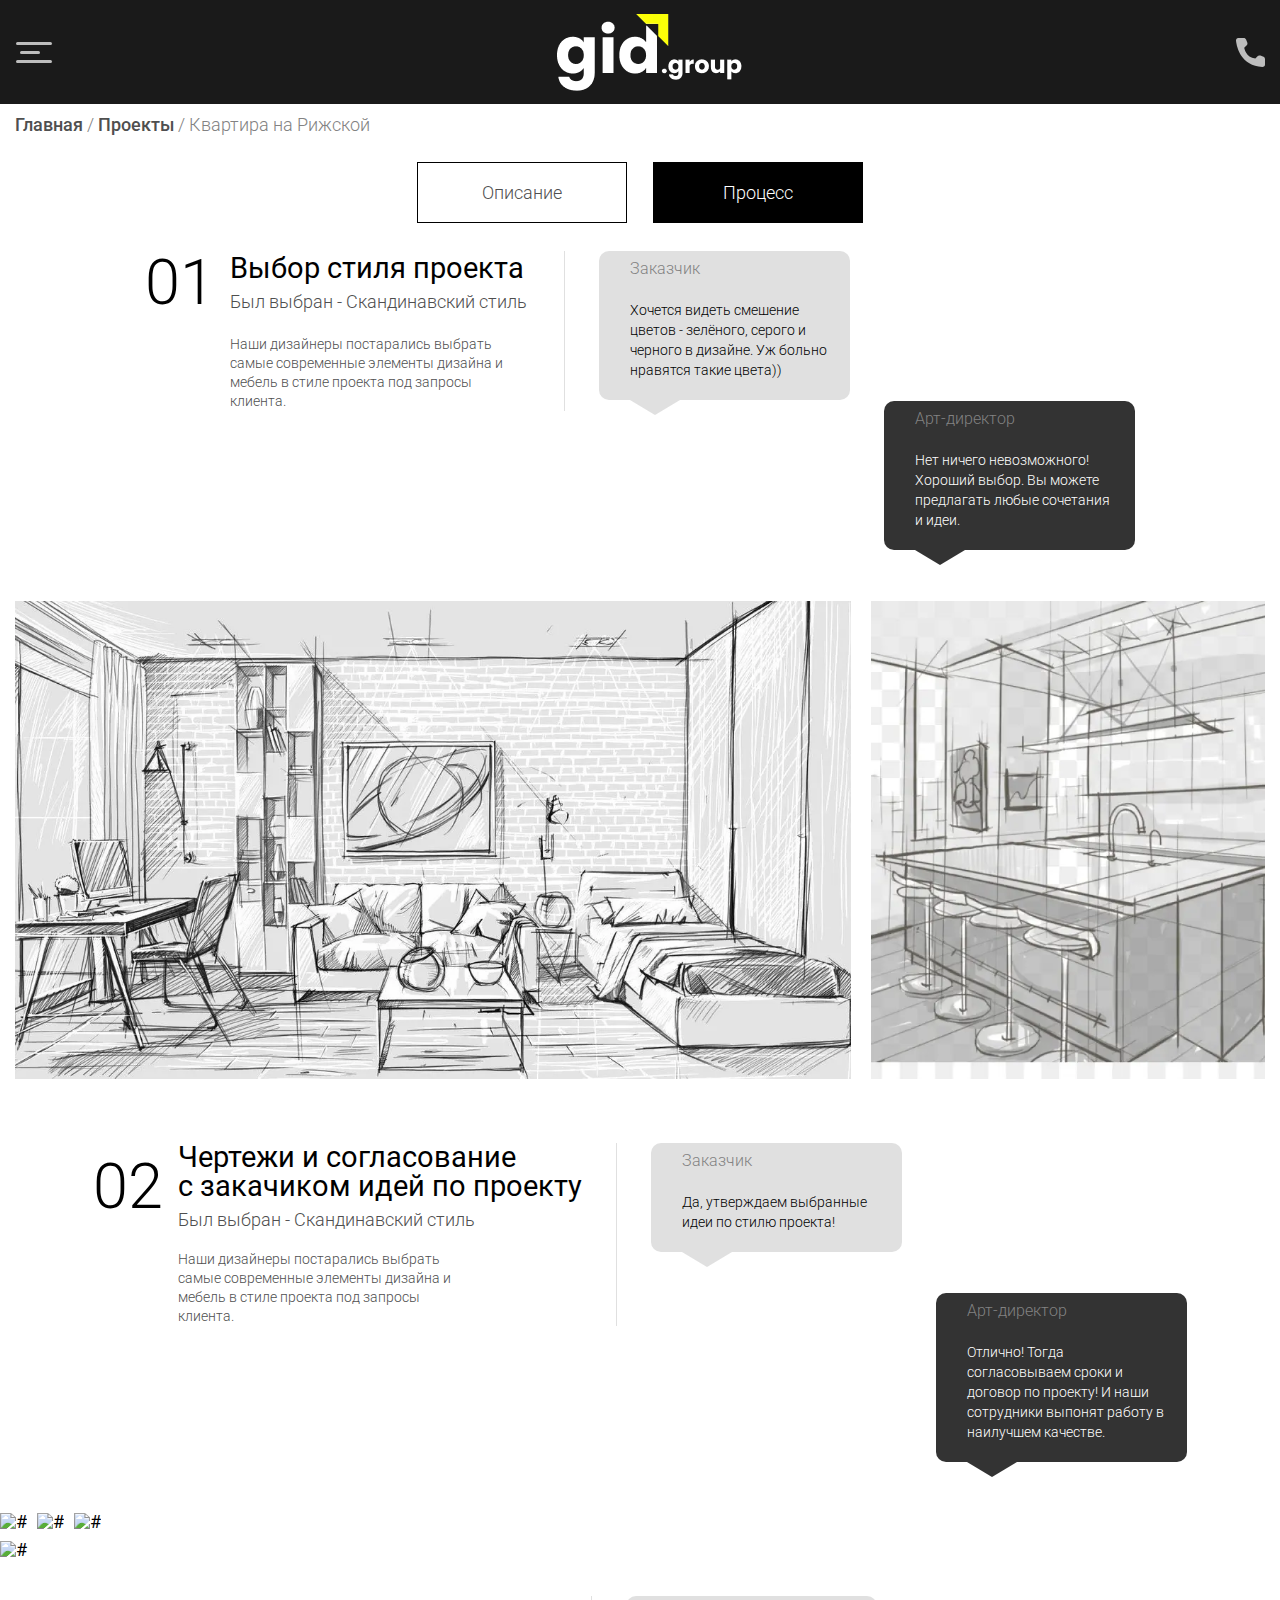
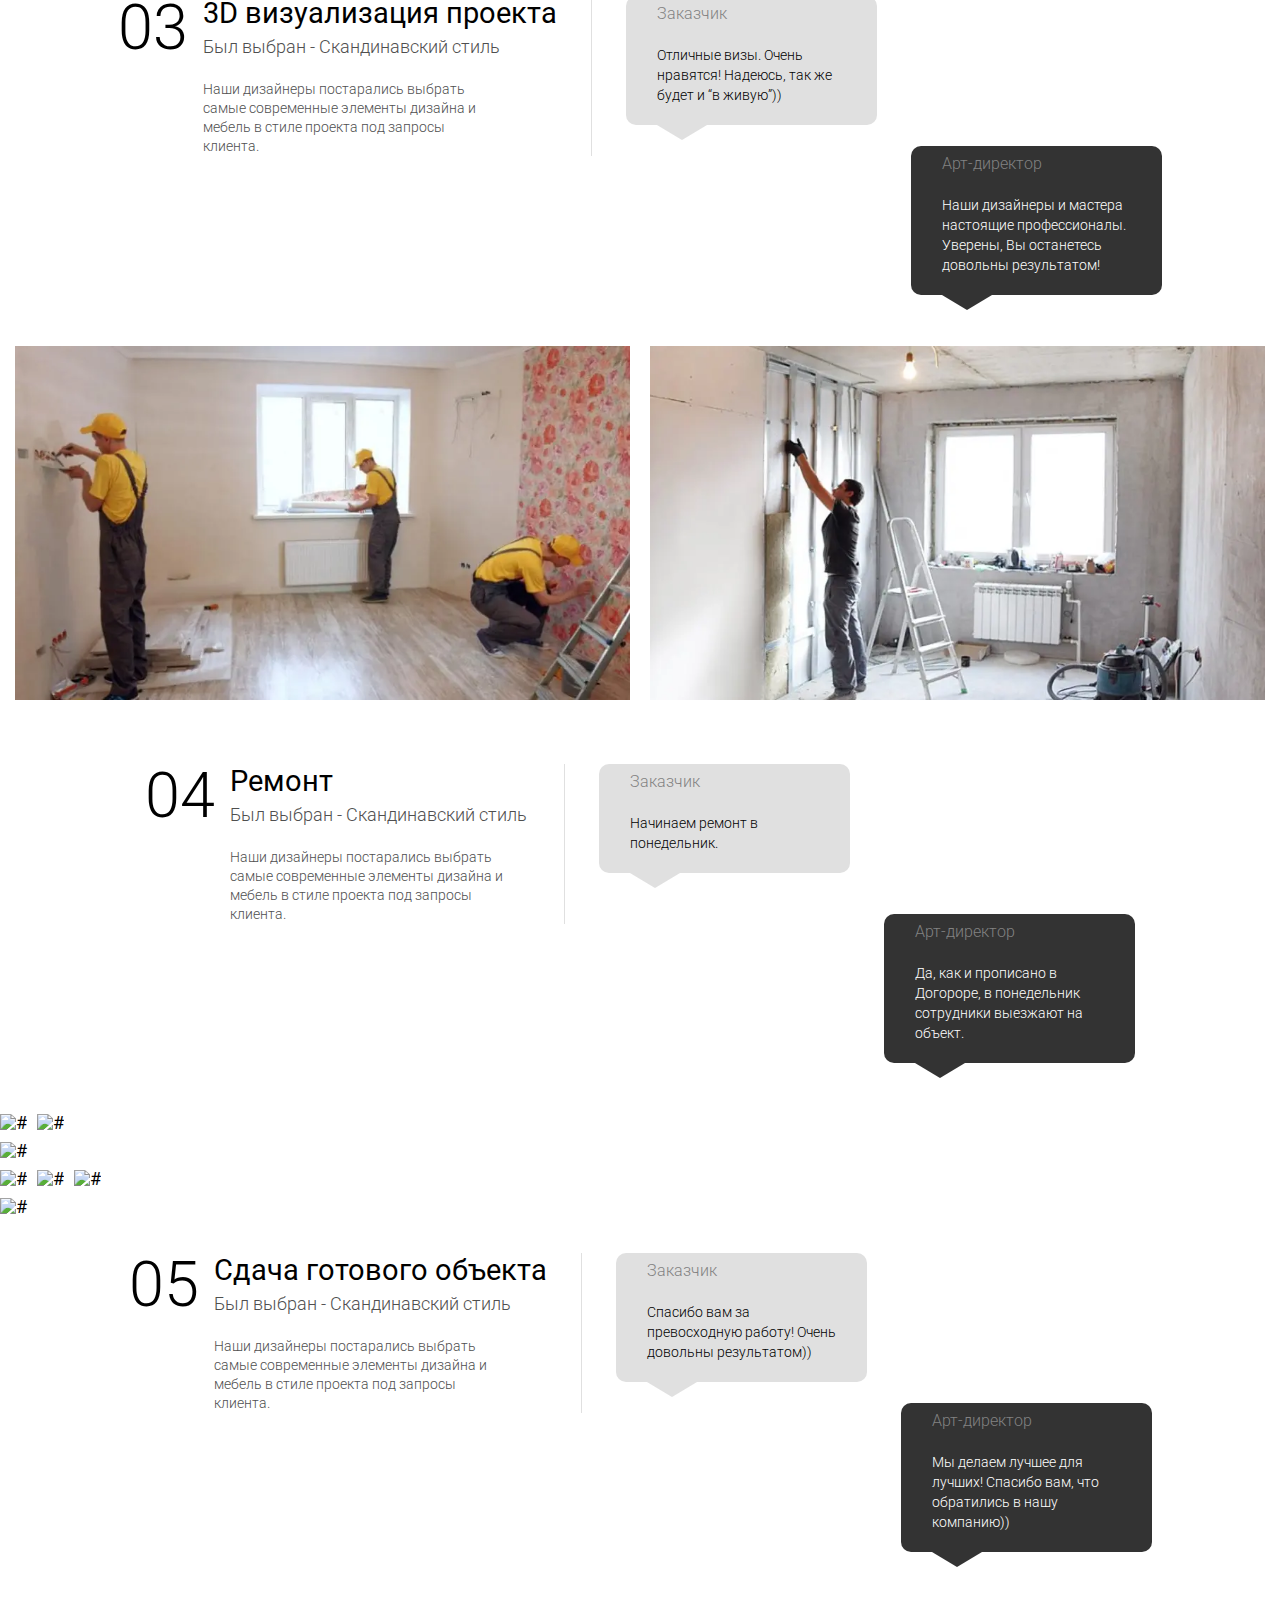
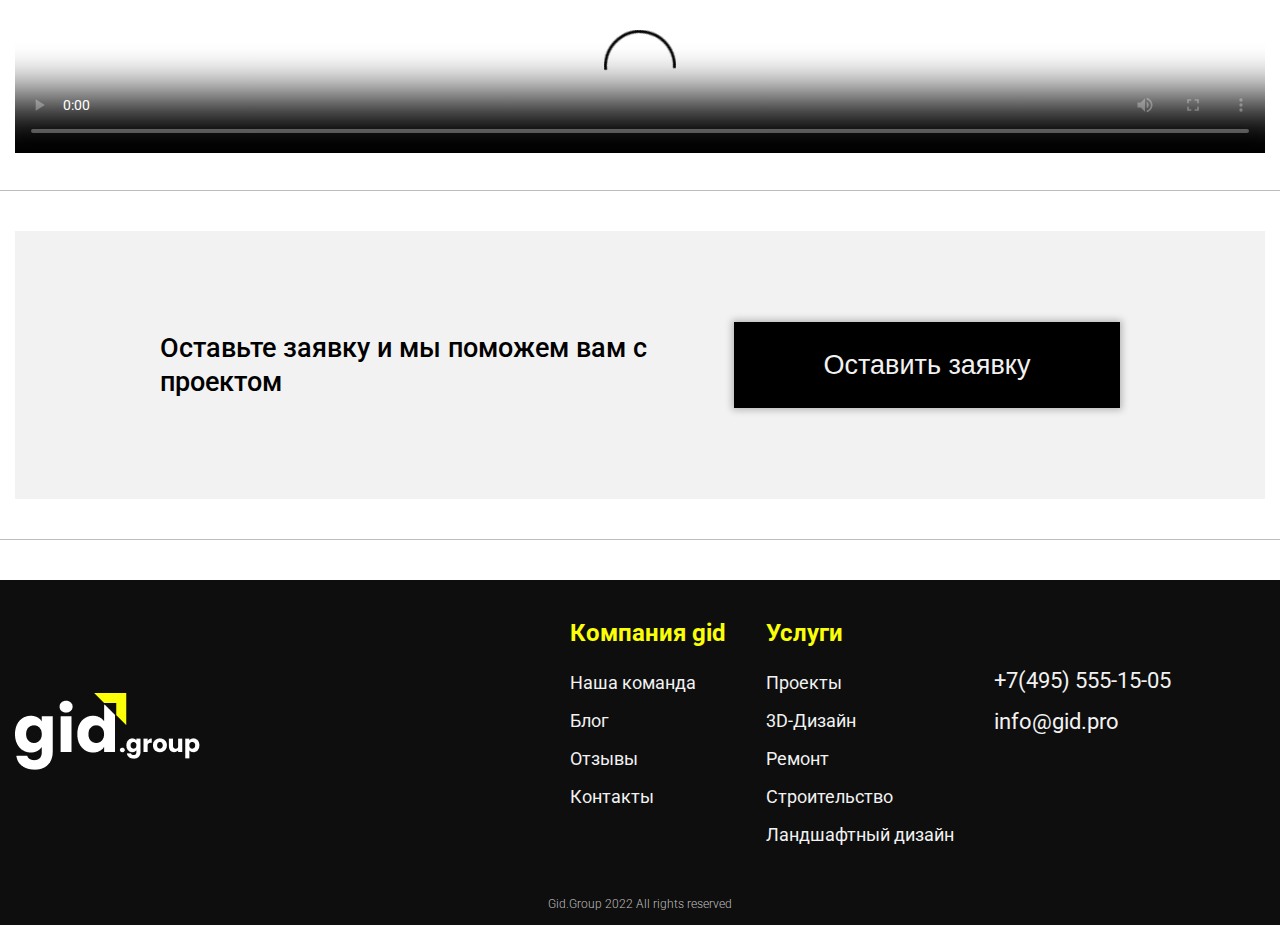
==== process-project.html @ 325eadf5 "html" ====
<!DOCTYPE html>
<html lang="ru">
    <head>
        <meta charset="UTF-8">
        <meta http-equiv="X-UA-Compatible" content="IE=edge">
        <meta name="viewport" content="width=device-width, initial-scale=1.0">
        <title>Процесс</title>
        <link rel="icon" type="image/x-icon" href="files/favicon/favicon.ico">
        <link rel="preconnect" href="https://fonts.googleapis.com">
        <link rel="preconnect" href="https://fonts.gstatic.com" crossorigin>
        <link href="https://fonts.googleapis.com/css2?family=Roboto:wght@100;300;400;500;700;900&display=swap&_v=20230106053204" rel="stylesheet">
        <link rel="stylesheet" href="https://cdn.jsdelivr.net/npm/swiper@8/swiper-bundle.min.css?_v=20230106053204">
        <link rel="stylesheet" href="css/style.min.css?_v=20230106053204">
    </head> 
    <body>
        <div class="wrapper">
            
            <header class="header" id="header">
                <div class="header__conteiner">

                    <div class="header__items">

                        <div class="navigation">
                            <div class="mobile-menu">
                                <span></span>
                                <span></span>
                                <span></span>
                            </div>

                            <nav class="header__menu">
                                <ul class="menu__list">
                                    <li class="menu__item">
                                        <a class="menu__link" href="/index.html">Главная</a>
                                    </li>
                                    <li class="menu__item">
                                        <a class="menu__link" href="/projects.html">Проекты</a>
                                    </li>
                                    <li class="menu__item">
                                        <a class="menu__link" href="/3d-design.html">3D-Дизайн</a> 
                                    </li>
                                    <li class="menu__item">
                                        <a class="menu__link" href="/repair.html">Ремонт</a>
                                    </li>
                                    <li class="menu__item">
                                        <a class="menu__link" href="/construction.html">Строительство</a>
                                    </li>
                                    <li class="menu__item">
                                        <a class="menu__link" href="/landscape.html">Ландшафтный дизайн</a>
                                    </li>

                                    <li class="header-social__menu">
                                        <ul class="social-menu__list">
                                            <li class="social-menu__item">
                                                <a class="social-menu__link" href="#">
                                                   <svg width="42" height="42" viewBox="0 0 42 42" fill="none" xmlns="http://www.w3.org/2000/svg">
                                                        <path d="M27.447 0H14.553C2.793 0 0 2.793 0 14.553V27.447C0 39.207 2.793 42 14.553 42H27.447C39.207 42 42 39.207 42 27.447V14.553C42 2.793 39.207 0 27.447 0ZM33.915 29.967H30.849C29.694 29.967 29.337 29.022 27.3 26.943C25.452 25.2 24.654 24.948 24.213 24.948C23.604 24.948 23.415 25.116 23.415 25.998V28.749C23.415 29.484 23.184 29.946 21.231 29.946C17.997 29.946 14.406 27.972 11.886 24.339C8.085 19.005 7.056 14.973 7.056 14.175C7.056 13.734 7.203 13.314 8.085 13.314H11.172C11.949 13.314 12.243 13.65 12.537 14.49C14.049 18.9 16.569 22.68 17.598 22.68C17.997 22.68 18.165 22.491 18.165 21.525V17.01C18.06 14.952 16.947 14.763 16.947 14.028C16.947 13.65 17.241 13.314 17.724 13.314H22.533C23.184 13.314 23.415 13.65 23.415 14.448V20.517C23.415 21.168 23.688 21.399 23.898 21.399C24.276 21.399 24.612 21.168 25.305 20.454C27.51 17.997 29.085 14.196 29.085 14.196C29.295 13.755 29.631 13.335 30.45 13.335H33.453C34.377 13.335 34.587 13.818 34.377 14.469C33.999 16.254 30.261 21.525 30.303 21.525C29.967 22.05 29.841 22.281 30.303 22.89C30.618 23.331 31.689 24.255 32.403 25.074C33.705 26.565 34.713 27.804 34.986 28.665C35.217 29.526 34.797 29.967 33.915 29.967Z" fill="#BDBDBD"/>
                                                    </svg>      
                                                </a>
                                            </li>
                                            <li class="social-menu__item">
                                                <a class="social-menu__link" href="#">
                                                    <svg width="44" height="41" viewBox="0 0 44 41" fill="none" xmlns="http://www.w3.org/2000/svg">
                                                        <path d="M22 0C0.3784 0 0 2.32688 0 20.5C0 38.6731 0.3784 41 22 41C43.6216 41 44 38.6731 44 20.5C44 2.32688 43.6216 0 22 0ZM29.051 21.3892L19.173 26.9695C18.3084 27.454 17.6 26.9109 17.6 25.7555V15.2445C17.6 14.0918 18.3084 13.546 19.173 14.0305L29.051 19.6108C29.9156 20.1006 29.9156 20.8993 29.051 21.3892Z" fill="#BDBDBD"/>
                                                    </svg>
                                                </a>
                                            </li>
                                            <li class="social-menu__item">
                                                <a class="social-menu__link" href="#">
                                                    <svg width="41" height="41" viewBox="0 0 41 41" fill="none" xmlns="http://www.w3.org/2000/svg">
                                                        <path d="M7.48635 0C3.33924 0 0 3.33924 0 7.48634V33.5136C0 37.6607 3.33924 41 7.48635 41H21.5929V24.9715H17.3546V19.2008H21.5929V14.2706C21.5929 10.3971 24.0972 6.84059 29.866 6.84059C32.2016 6.84059 33.9288 7.06482 33.9288 7.06482L33.793 12.4538C33.793 12.4538 32.0315 12.4371 30.1094 12.4371C28.0291 12.4371 27.6955 13.3956 27.6955 14.9868V19.2008H33.9583L33.6854 24.9716H27.6955V41H33.5136C37.6608 41 41 37.6608 41 33.5137V7.48638C41 3.33928 37.6608 4.09999e-05 33.5136 4.09999e-05H7.48631L7.48635 0Z" fill="#BDBDBD"/>
                                                    </svg>
                                                </a>
                                            </li>
                                            <li class="social-menu__item">
                                                <a class="social-menu__link" href="#">
                                                    <svg width="42" height="42" viewBox="0 0 42 42" fill="none" xmlns="http://www.w3.org/2000/svg">
                                                        <path d="M21 8.5125C14.1844 8.5125 8.64375 14.0531 8.63437 20.8688C8.63437 23.2031 9.29063 25.4813 10.5281 27.4406L10.8188 27.9094L9.57187 32.4656L14.25 31.2375L14.7 31.5094C16.5938 32.6344 18.7687 33.2344 20.9906 33.2344H21C27.8062 33.2344 33.4969 27.6937 33.4969 20.8781C33.4969 17.5781 32.0719 14.475 29.7375 12.1406C27.3938 9.79688 24.3 8.5125 21 8.5125ZM28.2656 26.175C27.9562 27.0469 26.475 27.8344 25.7625 27.9375C24.5812 28.1156 23.6625 28.0219 21.3094 27.0094C17.5875 25.3969 15.15 21.6469 14.9625 21.4031C14.775 21.1594 13.4437 19.3875 13.4437 17.5594C13.4437 15.7313 14.4 14.8312 14.7469 14.4562C15.0844 14.0812 15.4875 13.9875 15.7406 13.9875C15.9844 13.9875 16.2375 13.9875 16.4531 13.9969C16.6781 14.0063 16.9875 13.9125 17.2875 14.6344C17.5969 15.375 18.3375 17.2031 18.4313 17.3906C18.525 17.5781 18.5906 17.7937 18.4594 18.0375C17.7469 19.4625 16.9875 19.4062 17.3719 20.0625C18.8062 22.5281 20.2406 23.3813 22.425 24.4781C22.8 24.6656 23.0156 24.6375 23.2313 24.3844C23.4469 24.1406 24.1594 23.2969 24.4031 22.9313C24.6469 22.5563 24.9 22.6219 25.2375 22.7438C25.575 22.8656 27.4031 23.7656 27.7781 23.9531C28.1531 24.1406 28.3969 24.2344 28.4906 24.3844C28.575 24.5625 28.575 25.3125 28.2656 26.175ZM37.5 0H4.5C2.01562 0 0 2.01562 0 4.5V37.5C0 39.9844 2.01562 42 4.5 42H37.5C39.9844 42 42 39.9844 42 37.5V4.5C42 2.01562 39.9844 0 37.5 0ZM20.9906 35.7375C18.4969 35.7375 16.05 35.1094 13.8844 33.9281L6 36L8.10938 28.2937C6.80625 26.0437 6.12188 23.4844 6.12188 20.8594C6.13125 12.6656 12.7969 6 20.9906 6C24.9656 6 28.6969 7.54688 31.5094 10.3594C34.3125 13.1719 36 16.9031 36 20.8781C36 29.0719 29.1844 35.7375 20.9906 35.7375Z" fill="#BDBDBD"/>
                                                    </svg>
                                                </a>
                                            </li>
                                        </ul>
                                    </li>
                                </ul>
                            </nav>
                        </div> 

                        <div class="header__logo">
                            <a href="/index.html"><picture><source srcset="images/gg-logo.webp" type="image/webp"><img src="images/gg-logo.png" alt="Логотип"></picture></a>
                        </div>

                        <div class="header-phone__board">
                            <svg id="phoneBtn" width="29" height="29" viewBox="0 0 29 29" fill="none" xmlns="http://www.w3.org/2000/svg">
                                <path d="M19.3346 20.6101L21.8317 18.1119C22.1681 17.7796 22.5936 17.5521 23.0567 17.4571C23.5198 17.3621 24.0005 17.4036 24.4404 17.5766L27.4839 18.7922C27.9284 18.9728 28.3097 19.2809 28.5795 19.6779C28.8493 20.0748 28.9956 20.5428 29 21.0228V26.5991C28.9974 26.9256 28.9288 27.2482 28.7983 27.5475C28.6678 27.8468 28.4781 28.1166 28.2406 28.3406C28.0031 28.5646 27.7228 28.7383 27.4165 28.8511C27.1102 28.9638 26.7842 29.0134 26.4582 28.9969C5.13184 27.6697 0.82866 9.60246 0.0148465 2.68783C-0.0229313 2.34827 0.0115853 2.00456 0.116125 1.67931C0.220665 1.35405 0.39286 1.05463 0.62138 0.800733C0.8499 0.546836 1.12957 0.344221 1.44198 0.206217C1.7544 0.0682136 2.09248 -0.00205115 2.43399 4.55797e-05H7.81854C8.29904 0.00146842 8.76812 0.146666 9.16545 0.416964C9.56279 0.687261 9.87021 1.0703 10.0482 1.5168L11.2633 4.56147C11.442 4.99985 11.4875 5.48116 11.3944 5.9453C11.3012 6.40944 11.0734 6.83582 10.7394 7.17119L8.24217 9.66938C8.24217 9.66938 9.68028 19.4056 19.3346 20.6101Z" fill="#BDBDBD"/>
                            </svg>

                            <div id="phoneModal" class="modal">
                                <div class="modal-content">
                                    <div class="close">
                                        <span class="crose"></span>
                                    </div>
                                    
                                    <h4 class="modal-content__title">Обратный звонок</h4>
                                    <form class="modal-block" action="#" method="post" name="form1">
                                        <input class="modal-block__name" type="text" placeholder="Ваше имя">
                                        <input class="modal-block__phone" type="tel" placeholder="Номер телефона">
                                        <button class="modal-block__button">Позвонить мне</button>
                                    </form>
                                </div>
                            </div>
                        </div>
                        
                    </div>
                </div>
            </header>

            <main>
                <div class="projects-heading">
                    <div class="projects-heading__conteiner">

                        <div class="page-transition">
                            <p>
                                <a href="/index.html" class="projects-page__transition-link">Главная </a> /
                                <a href="/projects.html" class="projects-page__transition-link"> Проекты</a>
                                / Квартира на Рижской
                            </p>
                        </div> 

                        <div class="project-implementation__items">
                            <a href="/project-rizskay.html" class="process-project__link" id="descriptionBtn">Описание</a>
                            <div class="project-description" id="processBtn">Процесс</div>
                        </div>
                    </div>
                </div>

                <div class="stage-block">
                    <div class="stage-block__conteiner">

                        <div class="stage-block__items">

                            <div class="stage-caption">
                                <div class="stage-caption__items">
                                    <span>01</span>

                                    <div class="text-elements">
                                        <h2 class="stage-block__title">Выбор стиля проекта</h2>
                                        <p>Был выбран - Скандинавский стиль</p>
                                    </div>
                                </div>

                                <p class="stage-caption__text">
                                    Наши дизайнеры постарались выбрать  самые современные 
                                    элементы дизайна и мебель в стиле проекта под запросы 
                                    клиента. 
                                </p>
                            </div>

                            <div class="stage-messages">

                                <div class="customer-message">
                                    <span class="customer-message__caption">Заказчик</span>
                                    <p class="customer-message__text">
                                        Хочется видеть смешение цветов 
                                        - зелёного, серого и черного в 
                                        дизайне. Уж больно нравятся 
                                        такие цвета))
                                    </p>
                                    <span class="triangle-design"></span>
                                </div>

                                <div class="gidgroup-message">
                                    <span class="gidgroup-message__caption">Арт-директор</span>
                                    <p class="gidgroup-message__text">
                                        Нет ничего невозможного! Хороший выбор. Вы 
                                        можете предлагать любые 
                                        сочетания и идеи.
                                    </p>
                                    <span class="triangle-design"></span>
                                </div>
                            </div>
                        </div>

                    </div>
                </div>

                <div class="process-images">
                    <div class="process-images__conteiner">
                        
                        <div class="process-images__items">
                            <picture><source srcset="images/process-image01.webp" type="image/webp"><img src="images/process-image01.jpg" alt="#"></picture>
                            <picture><source srcset="images/process-image02.webp" type="image/webp"><img src="images/process-image02.jpg" alt="#"></picture>
                        </div>
                    </div>
                </div>

                <div class="stage-block">
                    <div class="stage-block__conteiner">

                        <div class="stage-block__items">

                            <div class="stage-caption">
                                <div class="stage-caption__items">
                                    <span>02</span>

                                    <div class="text-elements">
                                        <h2 class="stage-block__title">
                                            Чертежи и согласование<br>
                                            с закачиком идей по проекту
                                        </h2>
                                        <p>Был выбран - Скандинавский стиль</p>
                                    </div>
                                </div>

                                <p class="stage-caption__text">
                                    Наши дизайнеры постарались выбрать  самые современные 
                                    элементы дизайна и мебель в стиле проекта под запросы 
                                    клиента. 
                                </p>
                            </div>

                            <div class="stage-messages">

                                <div class="customer-message">
                                    <span class="customer-message__caption">Заказчик</span>
                                    <p class="customer-message__text">
                                        Да, утверждаем выбранные идеи по стилю проекта!
                                    </p>
                                    <span class="triangle-design"></span>
                                </div>

                                <div class="gidgroup-message">
                                    <span class="gidgroup-message__caption">Арт-директор</span>
                                    <p class="gidgroup-message__text">
                                        Отлично! Тогда согласовываем сроки и договор по проекту!
                                        И наши сотрудники выпонят работу в наилучшем качестве.
                                    </p>
                                    <span class="triangle-design"></span>
                                </div>
                            </div>
                        </div>

                    </div>
                </div>

                <div class="project-gallery">
                    <div class="project-gallery__conteiner">

                        <div class="project-gallery__items">
                            <picture><source srcset="images/project-gallery-image03.webp" type="image/webp"><img src="images/project-gallery-image03.jpg" alt="#"></picture>
                            <picture><source srcset="images/project-gallery-image04.webp" type="image/webp"><img src="images/project-gallery-image04.jpg" alt="#"></picture>
                            <picture><source srcset="images/project-gallery-image05.webp" type="image/webp"><img src="images/project-gallery-image05.jpg" alt="#"></picture>
                        </div>

                        <div class="banner-image">
                            <picture><source srcset="images/banner-image02.webp" type="image/webp"><img src="images/banner-image02.jpg" alt="#"></picture>
                        </div>
                    </div>
                </div>

                <div class="process-area"></div>

                <div class="stage-block">
                    <div class="stage-block__conteiner">

                        <div class="stage-block__items">

                            <div class="stage-caption">
                                <div class="stage-caption__items">
                                    <span>03</span>

                                    <div class="text-elements">
                                        <h2 class="stage-block__title">3D визуализация проекта</h2>
                                        <p>Был выбран - Скандинавский стиль</p>
                                    </div>
                                </div>

                                <p class="stage-caption__text">
                                    Наши дизайнеры постарались выбрать  самые современные 
                                    элементы дизайна и мебель в стиле проекта под запросы 
                                    клиента. 
                                </p>
                            </div>

                            <div class="stage-messages">

                                <div class="customer-message">
                                    <span class="customer-message__caption">Заказчик</span>
                                    <p class="customer-message__text">
                                        Отличные визы. Очень нравятся!
                                        Надеюсь, так же будет и “в живую”))
                                    </p>
                                    <span class="triangle-design"></span>
                                </div>

                                <div class="gidgroup-message">
                                    <span class="gidgroup-message__caption">Арт-директор</span>
                                    <p class="gidgroup-message__text">
                                        Наши дизайнеры и мастера настоящие профессионалы. Уверены, Вы останетесь довольны результатом!
                                    </p>
                                    <span class="triangle-design"></span>
                                </div>
                            </div>
                        </div>

                    </div>
                </div>

                <div class="process-images">
                    <div class="process-images__conteiner">
                        <div class="process-images__items">
                            <picture><source srcset="images/process-image03.webp" type="image/webp"><img src="images/process-image03.jpg" alt="#"></picture>
                            <picture><source srcset="images/process-image04.webp" type="image/webp"><img src="images/process-image04.jpg" alt="#"></picture>
                        </div>
                    </div>
                </div>

                <div class="stage-block">
                    <div class="stage-block__conteiner">

                        <div class="stage-block__items">

                            <div class="stage-caption">
                                <div class="stage-caption__items">
                                    <span>04</span>

                                    <div class="text-elements">
                                        <h2 class="stage-block__title">Ремонт</h2>
                                        <p>Был выбран - Скандинавский стиль</p>
                                    </div>
                                </div>

                                <p class="stage-caption__text">
                                    Наши дизайнеры постарались выбрать  самые современные 
                                    элементы дизайна и мебель в стиле проекта под запросы 
                                    клиента. 
                                </p>
                            </div>

                            <div class="stage-messages">

                                <div class="customer-message">
                                    <span class="customer-message__caption">Заказчик</span>
                                    <p class="customer-message__text">
                                        Начинаем ремонт в понедельник.
                                    </p>
                                    <span class="triangle-design"></span>
                                </div>

                                <div class="gidgroup-message">
                                    <span class="gidgroup-message__caption">Арт-директор</span>
                                    <p class="gidgroup-message__text">
                                       Да, как и прописано в Догороре, в понедельник сотрудники выезжают на объект.
                                    </p>
                                    <span class="triangle-design"></span>
                                </div>
                            </div>
                        </div>

                    </div>
                </div>

                <div class="project-gallery">
                    <div class="project-gallery__conteiner">

                        <div class="project-gallery__items">
                            <picture><source srcset="images/project-gallery-image01.webp" type="image/webp"><img src="images/project-gallery-image01.jpg" alt="#"></picture>
                            <picture><source srcset="images/project-gallery-image02.webp" type="image/webp"><img src="images/project-gallery-image02.jpg" alt="#"></picture>
                        </div>

                        <div class="banner-image">
                            <picture><source srcset="images/banner-image01.webp" type="image/webp"><img src="images/banner-image01.jpg" alt="#"></picture>
                        </div>
                    </div>
                </div>

                <div class="project-gallery__area"></div>

                <div class="project-gallery">
                    <div class="project-gallery__conteiner">

                        <div class="project-gallery__items">
                            <picture><source srcset="images/project-gallery-image03.webp" type="image/webp"><img src="images/project-gallery-image03.jpg" alt="#"></picture>
                            <picture><source srcset="images/project-gallery-image04.webp" type="image/webp"><img src="images/project-gallery-image04.jpg" alt="#"></picture>
                            <picture><source srcset="images/project-gallery-image05.webp" type="image/webp"><img src="images/project-gallery-image05.jpg" alt="#"></picture>
                        </div>

                        <div class="banner-image">
                            <picture><source srcset="images/banner-image02.webp" type="image/webp"><img src="images/banner-image02.jpg" alt="#"></picture>
                        </div>
                    </div>
                </div>

                <div class="process-area"></div>

                <div class="stage-block">
                    <div class="stage-block__conteiner">

                        <div class="stage-block__items">

                            <div class="stage-caption">
                                <div class="stage-caption__items">
                                    <span>05</span>

                                    <div class="text-elements">
                                        <h2 class="stage-block__title">Сдача готового объекта</h2>
                                        <p>Был выбран - Скандинавский стиль</p>
                                    </div>
                                </div>

                                <p class="stage-caption__text">
                                    Наши дизайнеры постарались выбрать  самые современные 
                                    элементы дизайна и мебель в стиле проекта под запросы 
                                    клиента. 
                                </p>
                            </div>

                            <div class="stage-messages">

                                <div class="customer-message">
                                    <span class="customer-message__caption">Заказчик</span>
                                    <p class="customer-message__text">
                                        Спасибо вам за превосходную работу! Очень довольны результатом))
                                    </p>
                                    <span class="triangle-design"></span>
                                </div>

                                <div class="gidgroup-message">
                                    <span class="gidgroup-message__caption">Арт-директор</span>
                                    <p class="gidgroup-message__text">
                                        Мы делаем лучшее для лучших! Спасибо вам, что обратились в нашу компанию))
                                    </p>
                                    <span class="triangle-design"></span>
                                </div>
                            </div>
                        </div>

                    </div>
                </div>

                <div class="process-video">
                            <div class="process-video__conteiner">
                                <video class="process-play" src="files/video/process-play.mp4" controls poster="files/video/video-poster.jpg"></video>
                            </div>
                        </div>

                <div class="project-application">
                    <div class="project-application__conteiner">

                        <div class="project-application__items">
                            <p>Оставьте заявку и мы поможем вам с проектом</p>

                            <div class="project-application__button">
                                <button class="application-button">Оставить заявку</button>
                            </div>
                        </div>
                    </div>
                </div>

            </main>  

            <footer class="footer">
                <div class="footer__conteiner">

                    <div class="footer-items">
                        <div class="footer-logo">
                            <picture><source srcset="images/gg-logo.webp" type="image/webp"><img src="images/gg-logo.png" alt="Логотип"></picture>
                        </div>

                        <div class="footer-menu__block">
                            <nav class="footer-company__menu">
                                <ul class="company-menu__list">
                                    <li class="menu-caption">Компания gid</li>
                                    <li class="company-menu__item">
                                        <a class="company-menu__link" href="/company.html">Наша команда</a>
                                    </li>
                                    <li class="company-menu__item">
                                        <a class="company-menu__link" href="/blog.html">Блог</a> 
                                    </li>
                                    <li class="company-menu__item">
                                        <a class="company-menu__link" href="/reviews.html">Отзывы</a>
                                    </li>
                                    <li class="company-menu__item">
                                        <a class="company-menu__link" href="/contacts.html">Контакты</a>
                                    </li>
                                </ul>
                            </nav>

                            <nav class="footer-services__menu">
                                <ul class="services-menu__list">
                                    <li class="menu-caption">Услуги</li>
                                    <li class="services-menu__item">
                                        <a class="services-menu__link" href="/projects.html">Проекты</a>
                                    </li>
                                    <li class="services-menu__item">
                                        <a class="services-menu__link" href="/3d-design.html">3D-Дизайн</a> 
                                    </li>
                                    <li class="services-menu__item">
                                        <a class="services-menu__link" href="/repair.html">Ремонт</a>
                                    </li>
                                    <li class="services-menu__item">
                                        <a class="services-menu__link" href="/construction.html">Строительство</a>
                                    </li>
                                    
                                    <li class="services-menu__item">
                                        <a class="services-menu__link" href="/landscape.html">Ландшафтный дизайн</a>
                                    </li>
                                </ul>
                            </nav>

                            <nav class="footer-social__menu">
                                <div class="footer-contacts">
                                    <p>+7(495) 555-15-05</p>
                                    <p>info@gid.pro</p>
                                </div>
                                <ul class="footer-social__menu-list">
                                    <li class="social-menu__item">
                                        <a class="social-menu__link" href="#">
                                           <svg id="footerVk" width="42" height="42" viewBox="0 0 42 42" fill="none" xmlns="http://www.w3.org/2000/svg">
                                                <path d="M27.447 0H14.553C2.793 0 0 2.793 0 14.553V27.447C0 39.207 2.793 42 14.553 42H27.447C39.207 42 42 39.207 42 27.447V14.553C42 2.793 39.207 0 27.447 0ZM33.915 29.967H30.849C29.694 29.967 29.337 29.022 27.3 26.943C25.452 25.2 24.654 24.948 24.213 24.948C23.604 24.948 23.415 25.116 23.415 25.998V28.749C23.415 29.484 23.184 29.946 21.231 29.946C17.997 29.946 14.406 27.972 11.886 24.339C8.085 19.005 7.056 14.973 7.056 14.175C7.056 13.734 7.203 13.314 8.085 13.314H11.172C11.949 13.314 12.243 13.65 12.537 14.49C14.049 18.9 16.569 22.68 17.598 22.68C17.997 22.68 18.165 22.491 18.165 21.525V17.01C18.06 14.952 16.947 14.763 16.947 14.028C16.947 13.65 17.241 13.314 17.724 13.314H22.533C23.184 13.314 23.415 13.65 23.415 14.448V20.517C23.415 21.168 23.688 21.399 23.898 21.399C24.276 21.399 24.612 21.168 25.305 20.454C27.51 17.997 29.085 14.196 29.085 14.196C29.295 13.755 29.631 13.335 30.45 13.335H33.453C34.377 13.335 34.587 13.818 34.377 14.469C33.999 16.254 30.261 21.525 30.303 21.525C29.967 22.05 29.841 22.281 30.303 22.89C30.618 23.331 31.689 24.255 32.403 25.074C33.705 26.565 34.713 27.804 34.986 28.665C35.217 29.526 34.797 29.967 33.915 29.967Z" fill="#BDBDBD"/>
                                            </svg>      
                                        </a>
                                    </li>
                                    <li class="social-menu__item">
                                        <a class="social-menu__link" href="#">
                                            <svg id="footerYt" width="44" height="41" viewBox="0 0 44 41" fill="none" xmlns="http://www.w3.org/2000/svg">
                                                <path d="M22 0C0.3784 0 0 2.32688 0 20.5C0 38.6731 0.3784 41 22 41C43.6216 41 44 38.6731 44 20.5C44 2.32688 43.6216 0 22 0ZM29.051 21.3892L19.173 26.9695C18.3084 27.454 17.6 26.9109 17.6 25.7555V15.2445C17.6 14.0918 18.3084 13.546 19.173 14.0305L29.051 19.6108C29.9156 20.1006 29.9156 20.8993 29.051 21.3892Z" fill="#BDBDBD"/>
                                            </svg>
                                        </a>
                                    </li>
                                    <li class="social-menu__item">
                                        <a class="social-menu__link" href="#">
                                            <svg id="footerF" width="41" height="41" viewBox="0 0 41 41" fill="none" xmlns="http://www.w3.org/2000/svg">
                                                <path d="M7.48635 0C3.33924 0 0 3.33924 0 7.48634V33.5136C0 37.6607 3.33924 41 7.48635 41H21.5929V24.9715H17.3546V19.2008H21.5929V14.2706C21.5929 10.3971 24.0972 6.84059 29.866 6.84059C32.2016 6.84059 33.9288 7.06482 33.9288 7.06482L33.793 12.4538C33.793 12.4538 32.0315 12.4371 30.1094 12.4371C28.0291 12.4371 27.6955 13.3956 27.6955 14.9868V19.2008H33.9583L33.6854 24.9716H27.6955V41H33.5136C37.6608 41 41 37.6608 41 33.5137V7.48638C41 3.33928 37.6608 4.09999e-05 33.5136 4.09999e-05H7.48631L7.48635 0Z" fill="#BDBDBD"/>
                                            </svg>
                                        </a>
                                    </li>
                                    <li class="social-menu__item">
                                        <a class="social-menu__link" href="#">
                                            <svg id="footerWa" width="42" height="42" viewBox="0 0 42 42" fill="none" xmlns="http://www.w3.org/2000/svg">
                                                <path d="M21 8.5125C14.1844 8.5125 8.64375 14.0531 8.63437 20.8688C8.63437 23.2031 9.29063 25.4813 10.5281 27.4406L10.8188 27.9094L9.57187 32.4656L14.25 31.2375L14.7 31.5094C16.5938 32.6344 18.7687 33.2344 20.9906 33.2344H21C27.8062 33.2344 33.4969 27.6937 33.4969 20.8781C33.4969 17.5781 32.0719 14.475 29.7375 12.1406C27.3938 9.79688 24.3 8.5125 21 8.5125ZM28.2656 26.175C27.9562 27.0469 26.475 27.8344 25.7625 27.9375C24.5812 28.1156 23.6625 28.0219 21.3094 27.0094C17.5875 25.3969 15.15 21.6469 14.9625 21.4031C14.775 21.1594 13.4437 19.3875 13.4437 17.5594C13.4437 15.7313 14.4 14.8312 14.7469 14.4562C15.0844 14.0812 15.4875 13.9875 15.7406 13.9875C15.9844 13.9875 16.2375 13.9875 16.4531 13.9969C16.6781 14.0063 16.9875 13.9125 17.2875 14.6344C17.5969 15.375 18.3375 17.2031 18.4313 17.3906C18.525 17.5781 18.5906 17.7937 18.4594 18.0375C17.7469 19.4625 16.9875 19.4062 17.3719 20.0625C18.8062 22.5281 20.2406 23.3813 22.425 24.4781C22.8 24.6656 23.0156 24.6375 23.2313 24.3844C23.4469 24.1406 24.1594 23.2969 24.4031 22.9313C24.6469 22.5563 24.9 22.6219 25.2375 22.7438C25.575 22.8656 27.4031 23.7656 27.7781 23.9531C28.1531 24.1406 28.3969 24.2344 28.4906 24.3844C28.575 24.5625 28.575 25.3125 28.2656 26.175ZM37.5 0H4.5C2.01562 0 0 2.01562 0 4.5V37.5C0 39.9844 2.01562 42 4.5 42H37.5C39.9844 42 42 39.9844 42 37.5V4.5C42 2.01562 39.9844 0 37.5 0ZM20.9906 35.7375C18.4969 35.7375 16.05 35.1094 13.8844 33.9281L6 36L8.10938 28.2937C6.80625 26.0437 6.12188 23.4844 6.12188 20.8594C6.13125 12.6656 12.7969 6 20.9906 6C24.9656 6 28.6969 7.54688 31.5094 10.3594C34.3125 13.1719 36 16.9031 36 20.8781C36 29.0719 29.1844 35.7375 20.9906 35.7375Z" fill="#BDBDBD"/>
                                            </svg>
                                        </a>
                                    </li>
                                </ul>
                            </nav>
                        </div>
                    </div>

                    <div class="footer-rights">
                        <p class="footer-rights__text">Gid.Group 2022 All rights reserved</p>
                    </div>
                </div>
            </footer>              
        </div>

        <script src="https://code.jquery.com/jquery-3.3.1.min.js?_v=20230106053204"></script>
        <script src="js/app.min.js?_v=20230106053204"></script>
    </body>
</html>
---- css/style.min.css ----
@charset "UTF-8";*,::after,::before{-webkit-box-sizing:border-box;box-sizing:border-box}a{color:inherit;text-decoration:none}a,abbr,acronym,address,applet,article,aside,audio,b,big,blockquote,body,canvas,caption,center,cite,code,dd,del,details,dfn,div,dl,dt,em,embed,fieldset,figcaption,figure,footer,form,h1,h2,h3,h4,h5,h6,header,hgroup,hr,html,i,iframe,img,input,ins,kbd,label,legend,li,mark,menu,nav,object,ol,output,p,pre,q,ruby,s,samp,section,small,span,strike,strong,sub,summary,sup,table,tbody,td,tfoot,th,thead,time,tr,tt,u,ul,var,video{margin:0;padding:0;border:0;font-size:100%;font:inherit;vertical-align:baseline}a,article,aside,button,details,figcaption,figure,footer,header,hgroup,input,menu,nav,section{display:block}html{height:100%}body{line-height:1}ol,ul{list-style:none}blockquote,q{quotes:none}blockquote:after,blockquote:before,q:after,q:before{content:"";content:none}table{border-collapse:collapse;border-spacing:0}body{font-family:Roboto,sans-serif;font-size:18px;font-weight:400;background-color:#fff}.wrapper{min-height:100%;overflow:hidden;display:-webkit-box;display:-ms-flexbox;display:flex;-webkit-box-orient:vertical;-webkit-box-direction:normal;-ms-flex-direction:column;flex-direction:column}header{overflow:hidden;position:fixed;top:0;width:100%;z-index:9999999;padding-top:14px;padding-bottom:13px;background-color:rgba(0,0,0,.8980392157)}.header__conteiner{max-width:1744px;padding:0 15px;margin:0 auto}.header__items{display:-webkit-box;display:-ms-flexbox;display:flex;-webkit-box-align:center;-ms-flex-align:center;align-items:center;-webkit-box-pack:justify;-ms-flex-pack:justify;justify-content:space-between}.header__logo{z-index:9999999}.header__logo img{display:block;max-width:100%}.header-phone__board{cursor:pointer;z-index:9999999}.header-phone__board svg{display:block;max-width:100%}.header-phone__board svg:hover path{fill:#faff09;-webkit-transition:all 1s ease-in-out;-o-transition:all 1s ease-in-out;transition:all 1s ease-in-out}.menu__list li.active a{color:#faff09;cursor:default}.menu__link{font-size:48px;font-weight:300;line-height:56px;text-align:center;color:#828282}.menu__link:hover{color:#faff09;-webkit-transition:all 1s ease;-o-transition:all 1s ease;transition:all 1s ease}.navigation div{display:block;position:relative;top:0;left:15px;background-color:inherit;height:49px;width:48px;z-index:99999999999;cursor:pointer;-webkit-box-sizing:content-box;box-sizing:content-box}.navigation div span{display:block;position:absolute;left:9%;-webkit-transform:translateX(-50%);-ms-transform:translateX(-50%);transform:translateX(-50%);width:36px;height:3px;background-color:#bdbdbd;border-radius:15px;-webkit-transition-duration:.4s;-o-transition-duration:.4s;transition-duration:.4s}.navigation div span:nth-child(1){top:14px}.navigation div span:nth-child(2){top:23px;width:20px;left:0}.navigation div span:nth-child(3){bottom:14px}.navigation div.active span:nth-child(1){-webkit-transform:translate(-15px,9px) rotate(-45deg);-ms-transform:translate(-15px,9px) rotate(-45deg);transform:translate(-15px,9px) rotate(-45deg)}.navigation div.active span:nth-child(2){-webkit-transition-duration:0s;-o-transition-duration:0s;transition-duration:0s;opacity:0}.navigation div.active span:nth-child(3){-webkit-transform:translate(-15px,-9px) rotate(45deg);-ms-transform:translate(-15px,-9px) rotate(45deg);transform:translate(-15px,-9px) rotate(45deg)}.header__menu{display:block;position:fixed;top:15px;left:0;height:48px;width:49px;z-index:9999999;-webkit-transition-duration:.7s;-o-transition-duration:.7s;transition-duration:.7s;display:-webkit-box;display:-ms-flexbox;display:flex;-webkit-box-align:center;-ms-flex-align:center;align-items:center;-webkit-box-pack:center;-ms-flex-pack:center;justify-content:center;overflow:hidden}.no-webp .header__menu.open{background-image:-webkit-gradient(linear,left top,left bottom,to(rgba(19,19,19,.8))),url(../images/menu-list-open-bg.jpg);background-image:-o-linear-gradient(rgba(19,19,19,.8) 100%),url(../images/menu-list-open-bg.jpg);background-image:linear-gradient(rgba(19,19,19,.8) 100%),url(../images/menu-list-open-bg.jpg)}.header__menu.open{background-repeat:no-repeat;background-size:cover;background-position:center;width:100vw;height:100vh;left:0;top:0}.menu__list{display:none}.menu__list.show{margin-top:110px;display:-webkit-box;display:-ms-flexbox;display:flex;-webkit-box-orient:vertical;-webkit-box-direction:normal;-ms-flex-direction:column;flex-direction:column;list-style:none;padding:0}.menu__item{display:-webkit-box;display:-ms-flexbox;display:flex;-webkit-box-align:center;-ms-flex-align:center;align-items:center;-webkit-box-pack:center;-ms-flex-pack:center;justify-content:center;background-color:transparent;width:100%;opacity:0;-webkit-animation-name:fadein;animation-name:fadein;-webkit-animation-duration:4s;animation-duration:4s;-webkit-animation-fill-mode:forwards;animation-fill-mode:forwards}@-webkit-keyframes fadein{0%{opacity:0}100%{opacity:1}}@keyframes fadein{0%{opacity:0}100%{opacity:1}}.menu__item:not(:last-child){margin-bottom:44px}.social-menu__list.show{display:-webkit-box;display:-ms-flexbox;display:flex;-webkit-box-align:center;-ms-flex-align:center;align-items:center;-webkit-box-pack:center;-ms-flex-pack:center;justify-content:center;gap:60px}.social-menu__item{opacity:0;-webkit-animation-name:social-damping;animation-name:social-damping;-webkit-animation-duration:6s;animation-duration:6s;-webkit-animation-fill-mode:forwards;animation-fill-mode:forwards;animation-direction:reverse;-webkit-animation-iteration-count:infinite;animation-iteration-count:infinite}.social-menu__item:nth-child(3){-webkit-filter:blur(4px);filter:blur(4px)}@-webkit-keyframes social-damping{0%{opacity:.4}100%{opacity:1}}@keyframes social-damping{0%{opacity:.4}100%{opacity:1}}.social-menu__link svg{display:block;max-width:100%;border-radius:12px}.social-menu__link svg:hover path{fill:#faff09;-webkit-transition:all 1s ease-in-out;-o-transition:all 1s ease-in-out;transition:all 1s ease-in-out}.no-webp .main-heading{background-image:url(../images/menu-list-open-bg.jpg)}.main-heading{background-repeat:no-repeat;background-position:center;background-size:cover;height:100vh}.main-heading__conteiner{max-width:776px;padding:0 15px;margin:0 auto}.main-heading__title{padding-top:451px}.main-heading__title h1{font-size:80px;font-weight:300;line-height:94px;text-align:center;color:#f2f2f2}.main-heading__buttons .main-heading__price-link,.main-heading__buttons .main-heading__projects-link{display:-webkit-inline-box;display:-ms-inline-flexbox;display:inline-flex;-webkit-box-align:center;-ms-flex-align:center;align-items:center;-webkit-box-pack:center;-ms-flex-pack:center;justify-content:center;padding:25px 54px;background-color:rgba(17,17,17,.6);border:1px solid #c4c4c4;font-size:24px;font-weight:300;line-height:28px;text-align:center;color:#fff}.main-heading__buttons .main-heading__price-link:hover,.main-heading__buttons .main-heading__projects-link:hover{background-color:#c4c4c4;-webkit-transition:all 1s ease-in-out;-o-transition:all 1s ease-in-out;transition:all 1s ease-in-out}.main-heading__buttons{margin-top:193px;display:-webkit-box;display:-ms-flexbox;display:flex;-webkit-box-align:center;-ms-flex-align:center;align-items:center;-webkit-box-pack:justify;-ms-flex-pack:justify;justify-content:space-between}.main-heading__buttons .main-heading__price-link,.main-heading__buttons .main-heading__projects-link{width:348px}.modal{display:none;position:fixed;z-index:1;padding-top:212px;left:0;top:0;width:100%;height:100%;overflow:auto;background-color:#000;background-color:rgba(0,0,0,.5);cursor:default}.modal-content{padding-top:109px;padding-bottom:120px;margin:auto;position:relative;background-color:rgba(255,255,255,.9490196078);width:56.3%;-webkit-animation-name:animatetop;animation-name:animatetop;-webkit-animation-duration:.4s;animation-duration:.4s}@-webkit-keyframes animatetop{from{top:-300px;opacity:0}to{top:0;opacity:1}}@keyframes animatetop{from{top:-300px;opacity:0}to{top:0;opacity:1}}.close{position:absolute;top:29px;right:55px;width:36px;height:36px;cursor:pointer}.crose{display:block;position:absolute;top:16px;right:36px}.crose:after,.crose:before{content:"";position:absolute;width:36px;height:4px;background-color:#4f4f4f}.crose:before{-webkit-transform:rotate(45deg);-ms-transform:rotate(45deg);transform:rotate(45deg)}.crose:after{-webkit-transform:rotate(-45deg);-ms-transform:rotate(-45deg);transform:rotate(-45deg)}.close:focus,.close:hover{opacity:.5;-webkit-transition:all 1s ease-in-out;-o-transition:all 1s ease-in-out;transition:all 1s ease-in-out}.modal-content__title{margin-bottom:46px;font-size:28px;line-height:33px;text-align:center;color:#000}.modal-block{display:-webkit-box;display:-ms-flexbox;display:flex;-webkit-box-orient:vertical;-webkit-box-direction:normal;-ms-flex-direction:column;flex-direction:column;-webkit-box-align:center;-ms-flex-align:center;align-items:center;gap:20px}.modal-block .modal-block__name,.modal-block .modal-block__phone{padding:26px 37px;width:619px;font-size:24px;line-height:28px;text-align:left;color:#000;outline-style:none;border:2px solid #000}.modal-block__button{-ms-flex-item-align:center;-ms-grid-row-align:center;align-self:center;max-width:372px;display:-webkit-inline-box;display:-ms-inline-flexbox;display:inline-flex;-webkit-box-align:center;-ms-flex-align:center;align-items:center;-webkit-box-pack:center;-ms-flex-pack:center;justify-content:center;padding:18px 50px;border:none;background-color:#faff09;-webkit-box-shadow:0 0 7px 2px rgba(0,0,0,.25);box-shadow:0 0 7px 2px rgba(0,0,0,.25);font-size:36px;font-weight:500;line-height:42px;text-align:center;color:#000;cursor:pointer}.modal-block__button:hover{background-color:#828282;-webkit-transition:all 1s ease-in-out;-o-transition:all 1s ease-in-out;transition:all 1s ease-in-out}.modal-block__name::-webkit-input-placeholder,.modal-block__phone::-webkit-input-placeholder{background-color:#fff;font-size:24px;line-height:28px;text-align:left;color:#4f4f4f}.modal-block__name::-moz-placeholder,.modal-block__phone::-moz-placeholder{background-color:#fff;font-size:24px;line-height:28px;text-align:left;color:#4f4f4f}.modal-block__name:-ms-input-placeholder,.modal-block__phone:-ms-input-placeholder{background-color:#fff;font-size:24px;line-height:28px;text-align:left;color:#4f4f4f}.modal-block__name::-ms-input-placeholder,.modal-block__phone::-ms-input-placeholder{background-color:#fff;font-size:24px;line-height:28px;text-align:left;color:#4f4f4f}.modal-block__name::placeholder,.modal-block__phone::placeholder{background-color:#fff;font-size:24px;line-height:28px;text-align:left;color:#4f4f4f}.indicators-block{margin-top:45px;margin-bottom:92px}.indicators-block__conteiner{max-width:1870px;padding:0 15px;margin:0 auto}.indicators-block__items{background-color:#f2f2f2;padding:37px 90px;display:-webkit-box;display:-ms-flexbox;display:flex;-webkit-box-align:start;-ms-flex-align:start;align-items:flex-start;-webkit-box-pack:justify;-ms-flex-pack:justify;justify-content:space-between}.indicator-index__caption{margin-bottom:7px;max-width:250px;font-size:64px;line-height:75px;text-align:left;color:#0e0e0e}.indicatorr-index__title{margin-bottom:16px;display:-webkit-box;display:-ms-flexbox;display:flex;-webkit-box-align:start;-ms-flex-align:start;align-items:flex-start;gap:6px}.indicatorr-index__title .indicatorr-index__title-design{width:20px;height:20px;background-color:#0e0e0e}.indicatorr-index__title h3{max-width:343px;font-size:28px;line-height:20px;text-align:left;color:#0e0e0e}.indicator-index__text{max-width:356px;font-weight:300;line-height:21px;text-align:left;color:#0e0e0e}.block-caption__conteiner{max-width:1828px;padding:0 15px;margin:0 auto}.block-caption__text{max-width:843px;margin-bottom:18px;font-size:48px;font-weight:300;line-height:56px;text-align:left;text-transform:uppercase}.block-caption__design{margin-left:-61px;width:200px;height:10px;background-color:#000}.price-block{margin-bottom:62px;padding-bottom:34px;border-bottom:1px solid #bdbdbd}.price-block__conteiner{max-width:1550px;padding:0 15px;margin:0 auto}.price-block__items{margin-top:56px;display:-webkit-box;display:-ms-flexbox;display:flex;-webkit-box-align:start;-ms-flex-align:start;align-items:flex-start;gap:28px}.price-block__content h2{margin-bottom:48px;max-width:829px;font-size:48px;line-height:56px;text-align:left;color:#000}.price-block__content p{margin-bottom:155px;max-width:824px;font-size:36px;font-weight:300;line-height:53px;text-align:left;color:#333}.price-block__content .price-block__content-button{display:block;-webkit-box-align:center;-ms-flex-align:center;align-items:center;-webkit-box-pack:center;-ms-flex-pack:center;justify-content:center;padding:35px 104px;border:none;background-color:#000;font-size:36px;font-weight:300;line-height:42px;text-align:center;color:#fff;cursor:pointer}.price-block__content .price-block__content-button:hover{background-color:#faff09;color:#000;-webkit-transition:all 1s ease-in-out;-o-transition:all 1s ease-in-out;transition:all 1s ease-in-out}.bonus-block{border-left:1px solid #e0e0e0}.bonus-block img{display:block;border-bottom:1px solid #e0e0e0}.bonus-block__points{margin-left:77px;margin-top:34px}.bonus-block__points .points-caption{margin-bottom:19px;max-width:637px;font-size:36px;line-height:53px;text-align:left;color:#000}.point-items{display:-webkit-box;display:-ms-flexbox;display:flex;gap:12px}.point-items .point-design{margin-top:20px;width:20px;height:20px;background-color:#0e0e0e}.point-items .point-text{max-width:527px;font-size:36px;font-weight:300;line-height:53px;text-align:left;color:#333}.point-items:not(:last-child){margin-bottom:27px}.calculator{display:none;position:fixed;z-index:1;padding-top:115px;left:0;top:0;width:100%;height:100%;overflow:auto;background-color:#000;background-color:rgba(0,0,0,.8);cursor:default}.calculator-content{padding:31px 100px 31px 100px;margin:auto;position:relative;background-color:#fff;width:71%;-webkit-animation-name:animatetop;animation-name:animatetop;-webkit-animation-duration:.4s;animation-duration:.4s}.calc-close{position:absolute;top:29px;right:55px;width:36px;height:36px;cursor:pointer}.calc-close:focus,.calc-close:hover{opacity:.5;-webkit-transition:all 1s ease-in-out;-o-transition:all 1s ease-in-out;transition:all 1s ease-in-out}.swiper-slide{background-color:#fff}.swiper-slide .question-title{display:-webkit-box;display:-ms-flexbox;display:flex;-webkit-box-align:start;-ms-flex-align:start;align-items:flex-start;gap:26px;font-size:24px;font-weight:500;line-height:28px;text-align:left}.swiper-slide .question-title .question-text{color:#333}.swiper-slide .question-title .question-caption{display:block;font-weight:900;color:#000}.slide-image01{margin-top:140px;display:-webkit-box;display:-ms-flexbox;display:flex;-webkit-box-align:start;-ms-flex-align:start;align-items:flex-start;-webkit-box-pack:center;-ms-flex-pack:center;justify-content:center;gap:120px}.slide-image01 .area{width:336px;height:288px;background-color:#e0e0e0;border:15px solid #4f4f4f;cursor:pointer}.slide-image01 .area:hover{border:15px solid #faff09;-webkit-transition:all .5s ease;-o-transition:all .5s ease;transition:all .5s ease}.slide-image01 .area .area-caption{margin-top:75px;padding:5px;font-size:36px;font-weight:300;line-height:42px;text-align:center;color:#000}.slide-image01 div.calculatorSelection{border:15px solid #faff09}.slide-image02{margin-top:37px;margin-bottom:100px;display:-ms-grid;display:grid;-ms-grid-columns:346px 346px 346px;grid-template-columns:346px 346px 346px;-ms-grid-rows:260px 260px;grid-template-rows:260px 260px;row-gap:10px;-webkit-column-gap:50px;-moz-column-gap:50px;column-gap:50px;-webkit-box-pack:center;-ms-flex-pack:center;justify-content:center}.slide-image02 .style-items .style-caption{margin-top:8px;max-width:346px;font-size:24px;font-weight:300;line-height:28px;text-align:center;color:#333}.slide-image02 .style-items img{display:block;width:100%;height:202px;-o-object-fit:cover;object-fit:cover;cursor:pointer}.slide-image02 .style-items img:hover{border:15px solid #faff09;-webkit-transition:all .5s ease;-o-transition:all .5s ease;transition:all .5s ease}.slide-image02 img.calculatorSelection{border:15px solid #faff09}.slide-image03{margin-top:140px;display:-ms-grid;display:grid;-ms-grid-columns:460px 460px;grid-template-columns:460px 460px;-ms-grid-rows:100px 100px;grid-template-rows:100px 100px;-webkit-box-pack:center;-ms-flex-pack:center;justify-content:center;-webkit-column-gap:50px;-moz-column-gap:50px;column-gap:50px;row-gap:50px}.slide-image03 .work-time{padding-top:32px;width:460px;height:100px;background-color:#fff;border:3px solid #4f4f4f;cursor:pointer}.slide-image03 .work-time:hover{border:3px solid #faff09;-webkit-transition:all .5s ease;-o-transition:all .5s ease;transition:all .5s ease}.slide-image03 .work-time .work-time__caption{font-size:36px;font-weight:300;line-height:36px;text-align:center;color:#4f4f4f}.slide-image03 div.calculatorSelectionThin{border:3px solid #faff09}.completion-title .completion-caption{margin-bottom:34px;display:block;font-size:36px;font-weight:900;line-height:42px;text-align:left;color:#000}.completion-title .completion-text{max-width:527px;font-size:24px;font-weight:500;line-height:33px;text-align:left;color:#333}.slide-image04{margin-top:50px;display:-webkit-box;display:-ms-flexbox;display:flex;-webkit-box-align:start;-ms-flex-align:start;align-items:flex-start;-webkit-box-pack:center;-ms-flex-pack:center;justify-content:center;gap:50px}.completion-form{display:-webkit-box;display:-ms-flexbox;display:flex;-webkit-box-orient:vertical;-webkit-box-direction:normal;-ms-flex-direction:column;flex-direction:column;-webkit-box-align:center;-ms-flex-align:center;align-items:center;gap:31px}.completion-email,.completion-phone{padding:26px 37px;width:567px;font-size:24px;line-height:28px;text-align:left;color:#000;outline-style:none;border:1px solid #000}.completion-email::-webkit-input-placeholder,.completion-phone::-webkit-input-placeholder{font-size:24px;font-weight:100;line-height:28px;text-align:left;color:#333}.completion-email::-moz-placeholder,.completion-phone::-moz-placeholder{font-size:24px;font-weight:100;line-height:28px;text-align:left;color:#333}.completion-email:-ms-input-placeholder,.completion-phone:-ms-input-placeholder{font-size:24px;font-weight:100;line-height:28px;text-align:left;color:#333}.completion-email::-ms-input-placeholder,.completion-phone::-ms-input-placeholder{font-size:24px;font-weight:100;line-height:28px;text-align:left;color:#333}.completion-email::placeholder,.completion-phone::placeholder{font-size:24px;font-weight:100;line-height:28px;text-align:left;color:#333}.personal-data{-ms-flex-item-align:start;align-self:flex-start;display:-webkit-box;display:-ms-flexbox;display:flex;-webkit-box-align:center;-ms-flex-align:center;align-items:center;gap:10px}.personal-data input{width:17px;height:17px;-webkit-filter:brightness(60%) saturate(100) hue-rotate(25deg);filter:brightness(60%) saturate(100) hue-rotate(25deg);accent-color:#4f4f4f;cursor:pointer}.personal-data p{font-size:14px;font-weight:300;line-height:20px;text-align:left;color:#000}.personal-data p .personal-data__link{display:inline-block;border-bottom:1px solid #000;font-size:14px;font-weight:300;line-height:20px;text-align:left;color:#000}.personal-data p .personal-data__link:hover{opacity:.4;-webkit-transition:all 1s ease;-o-transition:all 1s ease;transition:all 1s ease}.completion-button{-ms-flex-item-align:end;align-self:flex-end;max-width:500px;display:-webkit-inline-box;display:-ms-inline-flexbox;display:inline-flex;-webkit-box-align:center;-ms-flex-align:center;align-items:center;-webkit-box-pack:center;-ms-flex-pack:center;justify-content:center;padding:18px 50px;border:none;background-color:#faff09;-webkit-box-shadow:0 0 7px 2px rgba(0,0,0,.25);box-shadow:0 0 7px 2px rgba(0,0,0,.25);font-size:36px;font-weight:500;line-height:36px;text-align:center;color:#000;cursor:pointer}.completion-button:hover{background-color:#828282;-webkit-transition:all 1s ease;-o-transition:all 1s ease;transition:all 1s ease;-webkit-box-shadow:none;box-shadow:none}.additional-services legend{margin-bottom:21px;max-width:534px;font-size:24px;font-weight:500;line-height:33px;text-align:left;color:#333}.choose-block{display:-webkit-box;display:-ms-flexbox;display:flex;-webkit-box-align:center;-ms-flex-align:center;align-items:center;gap:30px}.choose-block input{width:25px;height:25px;-webkit-filter:brightness(60%) saturate(100);filter:brightness(60%) saturate(100);accent-color:#faff09;cursor:pointer}.choose-block label{padding:10px 30px;width:269px;border:1px solid #000;background-color:#e5e3e3;font-size:24px;font-weight:300;line-height:28px;text-align:center;color:#000}.choose-block:not(:last-child){margin-bottom:20px}.swiper-horizontal>.swiper-pagination-bullets,.swiper-pagination-bullets.swiper-pagination-horizontal,.swiper-pagination-custom,.swiper-pagination-fraction{left:181px;bottom:22px}.swiper-horizontal>.swiper-pagination-bullets .swiper-pagination-bullet,.swiper-pagination-horizontal.swiper-pagination-bullets .swiper-pagination-bullet{margin:0 var(--swiper-pagination-bullet-horizontal-gap,14px)}.swiper-pagination-bullet{width:var(--swiper-pagination-bullet-width,var(--swiper-pagination-bullet-size,20px));height:var(--swiper-pagination-bullet-height,var(--swiper-pagination-bullet-size,20px));border-radius:0;background:var(--swiper-pagination-bullet-inactive-color,#4f4f4f);opacity:var(--swiper-pagination-bullet-inactive-opacity,1)}.swiper-pagination-bullet-active{background-color:#faff09}.swiper-button-next,.swiper-button-prev{top:96%;display:block;width:254px}.swiper-button-next:hover,.swiper-button-prev:hover{opacity:.4;-webkit-transition:all 1s ease;-o-transition:all 1s ease;transition:all 1s ease}.swiper-button-next{right:0;left:auto;z-index:15}.swiper-button-prev{left:0;right:auto;z-index:15}.swiper-button-prev:after,.swiper-rtl .swiper-button-next:after{content:"Назад";font-family:Roboto;text-transform:none!important;font-variant:initial;font-size:36px;font-weight:100;line-height:36px;text-align:center;color:#000;border:1px solid #000;background-color:#fff;padding:10px 76px}.swiper-button-next:after,.swiper-rtl .swiper-button-prev:after{content:"Далее";font-family:Roboto;text-transform:none!important;font-variant:initial;font-size:36px;font-weight:100;line-height:36px;text-align:center;color:#000;border:1px solid #000;background-color:#fff;padding:10px 76px}.basic-services{margin-bottom:49px;border-bottom:1px solid #e0e0e0}.basic-services__conteiner{max-width:1778px;padding:0 15px;margin:0 auto}.basic-services__items{margin-top:50px;display:-webkit-box;display:-ms-flexbox;display:flex;-webkit-box-align:start;-ms-flex-align:start;align-items:flex-start}.service-card__items{display:-webkit-box;display:-ms-flexbox;display:flex;-webkit-box-align:start;-ms-flex-align:start;align-items:flex-start}.services-card__image-link .services-card__image{display:block;max-width:100%}.services-card__image-link .services-card__image:hover{-webkit-filter:brightness(.4);filter:brightness(.4);-webkit-transition:all 1s ease-in-out;-o-transition:all 1s ease-in-out;transition:all 1s ease-in-out}.services-card__design-image{margin-left:36px;width:180px;height:20px;background-color:#f5f5f5}.services-card__design-title{margin-top:22px;width:20px;height:20px;background-color:#4f4f4f}.service-card__title{margin-top:7px;margin-left:11px}.service-card__title .services-card__title-link{max-width:356px;padding-right:5px;font-size:48px;font-weight:500;line-height:56px;text-align:left;color:#0e0e0e}.service-card__title .services-card__title-link:hover{color:#828282;-webkit-transition:all 1s ease;-o-transition:all 1s ease;transition:all 1s ease}.service-card__text{margin-top:65px;margin-left:11px}.service-card__text .services-card__text-link{max-width:294px;padding-right:5px;line-height:26px;text-align:left;color:#4f4f4f}.service-card__text .services-card__text-link:hover{opacity:.6;-webkit-transition:all 1s ease;-o-transition:all 1s ease;transition:all 1s ease}#landscapeTitle{margin-top:9px}.service-card__content{padding-bottom:30px;border-left:1px solid #e0e0e0;border-right:1px solid #e0e0e0}.projects-block{margin-bottom:75px;padding-top:70px;padding-bottom:52px;background:-webkit-gradient(linear,left top,right top,color-stop(39%,#fff),color-stop(39%,#f5f5f5),color-stop(61%,#f5f5f5));background:-o-linear-gradient(left,#fff 39%,#f5f5f5 39%,#f5f5f5 61%);background:linear-gradient(to right,#fff 39%,#f5f5f5 39%,#f5f5f5 61%)}.projects-block__conteiner{max-width:1758px;padding:0 15px;margin:0 auto}.projects-block__items{display:-ms-grid;display:grid;-ms-grid-columns:(576px)[3];grid-template-columns:repeat(3,576px);-ms-grid-rows:(783px)[2];grid-template-rows:repeat(2,783px);row-gap:48px;-webkit-column-gap:0;-moz-column-gap:0;column-gap:0}.project-card__image-link{position:relative}.project-card__image-link .project-card__image{display:block;max-width:100%}.image-shade{opacity:0;position:absolute;top:0;left:0;width:100%;height:100%;display:-webkit-box;display:-ms-flexbox;display:flex;-webkit-box-orient:vertical;-webkit-box-direction:normal;-ms-flex-direction:column;flex-direction:column;-webkit-box-align:center;-ms-flex-align:center;align-items:center;-webkit-box-pack:center;-ms-flex-pack:center;justify-content:center;opacity:0;background-color:rgba(0,0,0,.8);-webkit-transition:opacity .3s ease;-o-transition:opacity .3s ease;transition:opacity .3s ease}.image-shade p{padding:24px 60px;border:1px solid #fff;font-size:24px;font-weight:300;line-height:28px;text-align:center;color:#fff}.project-card__image-link:hover .image-shade{opacity:1;-webkit-transition:all 1s ease;-o-transition:all 1s ease;transition:all 1s ease}.project-card__title{margin-top:18px;margin-bottom:13px}.project-card__title .project-card__title-link{font-size:28px;line-height:33px;text-align:left;color:#000}.project-card__title .project-card__title-link:hover{color:#828282;-webkit-transition:all 1s ease;-o-transition:all 1s ease;transition:all 1s ease}.project-card__caption p{margin-bottom:13px;font-size:24px;font-weight:300;line-height:28px;text-align:left;color:#4f4f4f;text-transform:capitalize}.project-card__caption span{display:block;font-weight:300;line-height:21px;text-align:left;color:#333}.projects-block__button{margin-top:54px;text-align:center}.projects-block__button .projects-page__link{display:-webkit-inline-box;display:-ms-inline-flexbox;display:inline-flex;-webkit-box-align:center;-ms-flex-align:center;align-items:center;-webkit-box-pack:center;-ms-flex-pack:center;justify-content:center;padding:19px 45px;background-color:#000;font-size:24px;font-weight:300;line-height:28px;text-align:center;color:#f2f2f2}.projects-block__button .projects-page__link:hover{background-color:#535353;-webkit-box-shadow:0 0 0 1px #000;box-shadow:0 0 0 1px #000;-webkit-transition:all 1s ease;-o-transition:all 1s ease;transition:all 1s ease}.application-stages{margin-top:101px;margin-bottom:75px}.application-stages__conteiner{max-width:1707px;padding:0 15px;margin:0 auto}.application-stages__items{display:-ms-grid;display:grid;-ms-grid-columns:387px 387px 387px;grid-template-columns:387px 387px 387px;-ms-grid-rows:316px 316px;grid-template-rows:316px 316px;-webkit-box-pack:justify;-ms-flex-pack:justify;justify-content:space-between;row-gap:60px}.stage-card svg{margin-left:91px;display:block;max-width:100%}.stage-card__items{display:-webkit-box;display:-ms-flexbox;display:flex;-webkit-box-align:center;-ms-flex-align:center;align-items:center;gap:20px}.stage-card__items span{display:block;font-size:64px;font-weight:500;line-height:93px;text-align:left;color:#000}.stage-card__items .stage-card__title{max-width:300px;padding:10px;font-size:32px;font-weight:700;line-height:38px;text-align:left;color:#000;background-color:#faff09}.stage-card__text{max-width:387px;font-size:28px;line-height:41px;text-align:left;color:#4f4f4f}.application-stages__button{margin-top:30px;text-align:end}.application-stages__button button{display:-webkit-inline-box;display:-ms-inline-flexbox;display:inline-flex;-webkit-box-align:center;-ms-flex-align:center;align-items:center;-webkit-box-pack:center;-ms-flex-pack:center;justify-content:center;padding:19px 43px;border:none;background-color:#0e0e0e;font-size:24px;line-height:38px;text-align:center;color:#fff;cursor:pointer}.application-stages__button button:hover{-webkit-box-shadow:0 0 7px 2px rgba(0,0,0,.25);box-shadow:0 0 7px 2px rgba(0,0,0,.25);background-color:#faff09;color:#000;-webkit-transition:all 1s ease;-o-transition:all 1s ease;transition:all 1s ease}.no-webp .we-list{background-image:url(../images/we-list-bg.jpg)}.we-list{padding-top:196px;padding-bottom:224px;background-repeat:no-repeat;background-position:center;background-size:cover}.we-list__conteiner{max-width:848px;padding:0 15px;margin:0 auto}.we-list__title{margin-bottom:106px;font-size:48px;font-weight:300;line-height:48px;text-align:left;text-transform:uppercase;color:#fff}.we-list__block{display:-webkit-box;display:-ms-flexbox;display:flex;-webkit-box-orient:vertical;-webkit-box-direction:normal;-ms-flex-direction:column;flex-direction:column;gap:17px}.we-list__item{display:-webkit-box;display:-ms-flexbox;display:flex;-webkit-box-align:start;-ms-flex-align:start;align-items:flex-start;gap:18px}.we-list__item .we-list__item-design{width:20px;height:20px;background-color:#fff}.we-list__item .we-list__item-text{font-size:36px;font-weight:300;line-height:53px;text-align:left;color:#fff}.social-gallery{margin-top:92px;margin-bottom:80px;padding-bottom:50px;border-bottom:1px solid #bdbdbd}.social-gallery__conteiner{max-width:1758px;padding:0 15px;margin:0 auto}.social-gallery__caption{margin-bottom:32px}.social-gallery__caption .social-gallery__logo{display:block;max-width:100%;-webkit-filter:blur(6px);filter:blur(6px)}.social-gallery__items{display:-ms-grid;display:grid;-ms-grid-columns:(417px)[4];grid-template-columns:repeat(4,417px);-ms-grid-rows:(417px)[2];grid-template-rows:repeat(2,417px);grid-gap:20px}.social-gallery__items .social-gallery__link img{display:block;max-width:100%}.social-gallery__items .social-gallery__link img:hover{-webkit-filter:brightness(.4);filter:brightness(.4);-webkit-transition:all 1s ease;-o-transition:all 1s ease;transition:all 1s ease}.get-catalog{margin-top:20px;margin-bottom:81px}.get-catalog__conteiner{max-width:1772px;padding:0 15px;margin:0 auto}.get-catalog__items{display:-webkit-box;display:-ms-flexbox;display:flex;-webkit-box-align:start;-ms-flex-align:start;align-items:flex-start;gap:107px}.get-catalog__image img{display:block;max-width:100%}.get-catalog__content .get-catalog__title{margin-bottom:41px;max-width:477px;font-size:36px;font-weight:500;line-height:53px;text-align:left;color:#000}.get-catalog__content .get-catalog__text{margin-bottom:86px;max-width:425px;font-size:24px;font-weight:300;line-height:35px;text-align:left;color:#4f4f4f}.get-catalog__form{display:-webkit-box;display:-ms-flexbox;display:flex;-webkit-box-orient:vertical;-webkit-box-direction:normal;-ms-flex-direction:column;flex-direction:column}.get-catalog__form-email::-webkit-input-placeholder{font-size:24px;font-weight:100;line-height:28px;text-align:left;color:#4f4f4f}.get-catalog__form-email::-moz-placeholder{font-size:24px;font-weight:100;line-height:28px;text-align:left;color:#4f4f4f}.get-catalog__form-email:-ms-input-placeholder{font-size:24px;font-weight:100;line-height:28px;text-align:left;color:#4f4f4f}.get-catalog__form-email::-ms-input-placeholder{font-size:24px;font-weight:100;line-height:28px;text-align:left;color:#4f4f4f}.get-catalog__form-email::placeholder{font-size:24px;font-weight:100;line-height:28px;text-align:left;color:#4f4f4f}.get-catalog__form-email{margin-bottom:15px;padding:30px;width:677px;font-size:24px;line-height:28px;text-align:left;color:#000;outline-style:none;border:1px solid #000}.get-catalog__form-button{margin-top:67px;display:-webkit-inline-box;display:-ms-inline-flexbox;display:inline-flex;-webkit-box-align:center;-ms-flex-align:center;align-items:center;-webkit-box-pack:center;-ms-flex-pack:center;justify-content:center;padding:28px;border:none;background-color:#000;font-size:31px;font-weight:300;line-height:34px;text-align:center;color:#f2f2f2;cursor:pointer}.get-catalog__form-button:hover{background-color:#faff09;color:#000;-webkit-transition:all 1s ease;-o-transition:all 1s ease;transition:all 1s ease}footer{background-color:#0e0e0e;padding-top:60px;padding-bottom:29px;color:#f2f2f2}.footer__conteiner{max-width:1530px;padding:0 15px;margin:0 auto}.footer-items{display:-webkit-box;display:-ms-flexbox;display:flex;-webkit-box-align:start;-ms-flex-align:start;align-items:flex-start;-webkit-box-pack:justify;-ms-flex-pack:justify;justify-content:space-between}.footer-logo{-ms-flex-item-align:center;-ms-grid-row-align:center;align-self:center}.footer-logo img{display:block;max-width:100%}.footer-menu__block{display:-webkit-box;display:-ms-flexbox;display:flex;-webkit-box-align:start;-ms-flex-align:start;align-items:flex-start;gap:160px}.menu-caption{margin-bottom:30px;font-size:24px;font-weight:700;line-height:35px;text-align:left;color:#faff09}.company-menu__item:not(:last-child),.services-menu__item:not(:last-child){margin-bottom:12px}.company-menu__link,.services-menu__link{line-height:26px;text-align:left}.company-menu__link:hover,.services-menu__link:hover{color:#4f4f4f;-webkit-transition:all 1s ease;-o-transition:all 1s ease;transition:all 1s ease}.footer-social__menu{-ms-flex-item-align:center;-ms-grid-row-align:center;align-self:center}.footer-contacts p{margin-bottom:30px;font-size:26px;line-height:26px;text-align:left}.footer-social__menu-list{display:-webkit-box;display:-ms-flexbox;display:flex;-webkit-box-align:center;-ms-flex-align:center;align-items:center;gap:67px}.footer-rights{margin-top:48px}.footer-rights .footer-rights__text{font-size:14px;font-weight:300;line-height:20px;text-align:center;color:#bdbdbd}.top-up{display:inline-block;position:fixed;bottom:30px;right:30px;border-radius:50%;background-color:rgba(14,14,14,.3176470588);cursor:pointer}.top-up img{display:block;max-width:100%}.projects-heading{margin-top:116px}.projects-heading__conteiner{max-width:1782px;padding:0 15px;margin:0 auto}.page-transition p{font-size:18px;font-weight:300;line-height:18px;text-align:left;color:#828282}.page-transition p .projects-page__transition-link{display:inline-block;font-weight:500;color:#4f4f4f}.page-transition p .projects-page__transition-link:hover{-webkit-box-shadow:0 2px 0 0 #828282;box-shadow:0 2px 0 0 #828282;-webkit-transition:all 1s ease;-o-transition:all 1s ease;transition:all 1s ease}.page-heading__title{margin-top:38px;font-size:48px;font-weight:500;line-height:56px;text-align:left;color:#000}.project-application{padding-top:40px;padding-bottom:40px;margin-bottom:40px;border-top:1px solid #bdbdbd;border-bottom:1px solid #bdbdbd}.project-application__conteiner{max-width:1758px;padding:0 15px;margin:0 auto}.project-application__items{padding:111px 91px 104px 107px;display:-webkit-box;display:-ms-flexbox;display:flex;-webkit-box-align:center;-ms-flex-align:center;align-items:center;-webkit-box-pack:justify;-ms-flex-pack:justify;justify-content:space-between;background-color:#f2f2f2}.project-application__items p{max-width:623px;font-size:36px;font-weight:500;line-height:53px;text-align:left;color:#000}.project-application__button .application-button{display:-webkit-inline-box;display:-ms-inline-flexbox;display:inline-flex;-webkit-box-align:center;-ms-flex-align:center;align-items:center;-webkit-box-pack:center;-ms-flex-pack:center;justify-content:center;padding:35px 175px;border:none;background-color:#000;-webkit-box-shadow:0 0 7px 2px rgba(0,0,0,.25);box-shadow:0 0 7px 2px rgba(0,0,0,.25);font-size:36px;line-height:42px;text-align:center;color:#f2f2f2;cursor:pointer}.project-application__button .application-button:hover{background-color:#faff09;color:#000;-webkit-transition:all 1s ease;-o-transition:all 1s ease;transition:all 1s ease}.project-implementation__items{margin-bottom:28px;margin-top:28px;display:-webkit-box;display:-ms-flexbox;display:flex;-webkit-box-align:start;-ms-flex-align:start;align-items:flex-start;-webkit-box-pack:center;-ms-flex-pack:center;justify-content:center;gap:26px}.project-implementation__items .project-description{padding:20px 65px;background-color:#000;font-size:18px;font-weight:300;line-height:21px;text-align:center;color:#fff}.project-implementation__items .process-project__link{padding:19px 69px;background-color:#fff;border:1px solid #000;font-size:18px;font-weight:300;line-height:21px;text-align:center;color:#4f4f4f}.project-implementation__items .process-project__link:hover{background-color:#000;color:#fff;-webkit-transition:all 1s ease;-o-transition:all 1s ease;transition:all 1s ease}.project-banner__conteiner{max-width:1920px;margin:0 auto}.project-banner__image{position:relative}.project-banner__image img{display:block;max-width:100%}.project-caption{position:absolute;top:0;right:0;max-width:505px;padding:46px 77px 21px 59px;background-color:rgba(0,0,0,.4)}.project-caption .project-title{margin-bottom:13px;font-size:36px;line-height:42px;text-align:left;color:#fff}.project-caption .project-location{margin-bottom:20px;font-size:28px;font-weight:300;line-height:33px;text-align:left;color:#e0e0e0}.project-caption span{display:block;font-size:24px;font-weight:300;line-height:28px;text-align:left;color:#f2f2f2}.project-designer{margin-top:42px;font-size:24px;font-weight:300;line-height:28px;text-align:left;color:#f2f2f2}.project-designer .project-designer__link{display:inline-block;color:#faff09}.project-designer .project-designer__link:hover{opacity:.6;-webkit-transition:all 1s ease;-o-transition:all 1s ease;transition:all 1s ease}.project-idea{padding-top:90px;padding-bottom:94px}.project-idea__conteiner{max-width:1788px;padding:0 15px;margin:0 auto}.project-idea__items{display:-webkit-box;display:-ms-flexbox;display:flex;-webkit-box-align:center;-ms-flex-align:center;align-items:center;gap:190px}.project-idea__caption .project-idea__title{margin-bottom:13px;font-size:36px;line-height:42px;text-align:left;color:#000}.project-idea__caption p{margin-bottom:50px;font-size:28px;font-weight:300;line-height:33px;text-align:left;color:#828282}.project-idea__caption span{display:block;font-size:24px;font-weight:300;line-height:28px;text-align:left;color:#333}.project-idea__text{max-width:1000px;padding-left:90px;border-left:1px solid #e0e0e0;font-size:24px;font-weight:300;line-height:35px;text-align:left;color:#4f4f4f}.project-gallery__conteiner{max-width:1920px;margin:0 auto}.project-gallery__items{margin-bottom:20px;display:-webkit-box;display:-ms-flexbox;display:flex;-webkit-box-align:start;-ms-flex-align:start;align-items:flex-start;gap:20px}.project-gallery__items img{display:block;max-width:100%}.banner-image img{display:block;max-width:100%}#ideaTitle{margin-bottom:0}.project-idea__text span{display:block;margin-top:30px}#titleBedroom{margin-bottom:0}#descriptionBtn{padding:19px 64px}#processBtn{padding:20px 70px}.stage-block{margin-bottom:37px}.stage-block__conteiner{max-width:1788px;padding:0 15px;margin:0 auto}.stage-block__items{display:-webkit-box;display:-ms-flexbox;display:flex;-webkit-box-align:start;-ms-flex-align:start;align-items:flex-start;gap:114px}.stage-caption{border-right:1px solid #e0e0e0;padding-right:20px}.stage-caption__items{display:-webkit-box;display:-ms-flexbox;display:flex;-webkit-box-align:center;-ms-flex-align:center;align-items:center;gap:20px}.stage-caption__items span{display:block;font-size:72px;font-weight:300;line-height:84px;text-align:left;color:#000}.text-elements{max-width:520px}.text-elements .stage-block__title{margin-bottom:13px;font-size:36px;line-height:42px;text-align:left;color:#000}.text-elements p{font-size:24px;font-weight:300;line-height:28px;text-align:left;color:#4f4f4f}.stage-caption__text{margin-top:21px;margin-left:100px;max-width:557px;font-weight:300;line-height:21px;text-align:left;color:#4f4f4f}.stage-messages{display:-webkit-box;display:-ms-flexbox;display:flex;-webkit-box-align:start;-ms-flex-align:start;align-items:flex-start;-webkit-box-pack:center;-ms-flex-pack:center;justify-content:center;gap:90px}.customer-message{position:relative;padding:21px 40px 40px 40px;background-color:#e0e0e0;border-radius:10px;max-height:400px}.customer-message .customer-message__caption{margin-bottom:36px;max-width:200px;display:block;font-weight:300;line-height:21px;text-align:left;color:#828282}.customer-message .customer-message__text{max-width:283px;font-weight:300;line-height:26px;text-align:left;color:#000}.customer-message .triangle-design{border-top:15px solid #e0e0e0}.triangle-design{bottom:-40px;position:absolute;display:inline-block;border:25px solid transparent}.gidgroup-message{margin-top:150px;position:relative;padding:21px 40px 40px 40px;background-color:#333;border-radius:10px}.gidgroup-message .gidgroup-message__caption{margin-bottom:36px;max-width:200px;display:block;font-weight:300;line-height:21px;text-align:left;color:#828282}.gidgroup-message .gidgroup-message__text{max-width:283px;font-weight:300;line-height:26px;text-align:left;color:#fff}.gidgroup-message .triangle-design{border-top:15px solid #333}.process-images{margin-bottom:64px}.process-images__conteiner{max-width:1786px;padding:0 15px;margin:0 auto}.process-images__items{display:-webkit-box;display:-ms-flexbox;display:flex;-webkit-box-align:start;-ms-flex-align:start;align-items:flex-start;gap:20px}.process-images__items img{display:block;max-width:100%}.process-area{margin-bottom:37px}.project-gallery__area{margin-bottom:20px}.process-video{margin-bottom:37px}.process-video__conteiner{max-width:1790px;padding:0 15px;margin:0 auto}.process-play{display:block;width:100%;height:auto;max-height:100%}.no-webp .repair-heading{background-image:url(../images/repair-bg.jpg)}.repair-heading{height:100vh;background-repeat:no-repeat;background-position:center;background-size:cover}.repair-heading__conteiner{max-width:825px;padding:0 15px;margin:0 auto}.repair-heading__title{padding-top:351px}.repair-heading__title h2{font-size:80px;font-weight:300;line-height:94px;text-align:center;color:#f2f2f2}.repair-indicators{padding-top:62px;padding-bottom:62px;background-color:#f2f2f2}.repair-indicators__conteiner{max-width:1804px;padding:0 15px;margin:0 auto}.repair-indicators__items{display:-webkit-box;display:-ms-flexbox;display:flex;-webkit-box-align:start;-ms-flex-align:start;align-items:flex-start;-webkit-box-pack:center;-ms-flex-pack:center;justify-content:center;gap:70px}.repair-indicator__card .repair-indicator__title{margin-bottom:26px;max-width:333px;font-size:48px;line-height:56px;text-align:left;color:#000}.repair-indicator__text{display:-webkit-box;display:-ms-flexbox;display:flex;-webkit-box-align:start;-ms-flex-align:start;align-items:flex-start;gap:6px}.repair-indicator__text .repair-indicator__design{width:20px;height:20px;background-color:#333}.repair-indicator__text p{max-width:381px;font-size:28px;line-height:33px;text-align:left;color:#4f4f4f}.repair-area{margin-bottom:70px}.repair-tariffs{margin-top:60px;margin-bottom:70px;padding-bottom:30px;border-bottom:1px solid #e0e0e0}.repair-tariffs__conteiner{max-width:1782px;padding:0 15px;margin:0 auto}.repair-tariffs__items{display:-webkit-box;display:-ms-flexbox;display:flex;-webkit-box-align:start;-ms-flex-align:start;align-items:flex-start;-webkit-box-pack:justify;-ms-flex-pack:justify;justify-content:space-between}.tariff-card img{margin:auto;display:block;max-width:100%}.tariff-card .tariff-card__title{margin-top:55px;max-width:436px;font-size:36px;font-weight:500;line-height:42px;text-align:left;color:#000}.tariff-points{margin-top:40px;background-color:#f5f5f5;padding:15px}.tariff-points p{font-size:24px;font-weight:300;line-height:28px;text-align:left;color:#4f4f4f}.tariff-points p:not(:last-child){margin-bottom:13px}.gid-team{margin-top:60px;margin-bottom:55px;border-bottom:1px solid #bdbdbd;padding-bottom:30px}.gid-team__conteiner{max-width:1596px;padding:0 15px;margin:0 auto}.gid-team__items{display:-ms-grid;display:grid;-ms-grid-columns:(637px)[2];grid-template-columns:repeat(2,637px);-ms-grid-rows:(220px)[2];grid-template-rows:repeat(2,220px);-webkit-box-pack:justify;-ms-flex-pack:justify;justify-content:space-between;row-gap:124px}.employee-card{display:-webkit-box;display:-ms-flexbox;display:flex;-webkit-box-align:start;-ms-flex-align:start;align-items:flex-start;gap:30px}.employee-card .employee-image_link img{display:block;max-width:100%;border-radius:50%}.employee-card .employee-image_link img:hover{opacity:.7;-webkit-transition:all 1s ease;-o-transition:all 1s ease;transition:all 1s ease}.employee-data{max-width:387px}.employee-data .employee-name .employee-name__link{font-size:28px;font-weight:500;line-height:41px;text-align:left;text-transform:capitalize;color:#333}.employee-data .employee-name .employee-name__link:hover{color:#828282;-webkit-transition:all 1s ease;-o-transition:all 1s ease;transition:all 1s ease}.employee-data span{display:block;font-weight:300;line-height:27px;text-align:left;color:#4f4f4f}.employee-data .employee-data__text{margin-top:28px;font-size:28px;font-weight:300;line-height:41px;text-align:left;color:#4f4f4f}.gid-team__button{margin-top:40px;text-align:center}.gid-team__button a{display:-webkit-inline-box;display:-ms-inline-flexbox;display:inline-flex;-webkit-box-align:center;-ms-flex-align:center;align-items:center;-webkit-box-pack:center;-ms-flex-pack:center;justify-content:center;padding:19px 33px;background-color:#000;font-size:24px;font-weight:300;line-height:28px;text-align:center;color:#f2f2f2}.gid-team__button a:hover{background-color:#faff09;color:#000;-webkit-transition:all 1s ease-in-out;-o-transition:all 1s ease-in-out;transition:all 1s ease-in-out}.repair-stages{margin-top:60px;padding-bottom:30px}.repair-stages__conteiner{max-width:1560px;padding:0 15px;margin:0 auto}.stage-block:not(:last-child){margin-bottom:51px}.stage-up{display:-webkit-box;display:-ms-flexbox;display:flex;-webkit-box-align:center;-ms-flex-align:center;align-items:center;-webkit-box-pack:justify;-ms-flex-pack:justify;justify-content:space-between;max-width:445px;font-size:28px;font-weight:500;line-height:33px;color:#000;background-color:#faff09;padding:13px;cursor:pointer}.stage-up img{display:block;max-width:100%}.stage-content{display:none}.stage-content .stage-content__items{margin-top:29px;padding-bottom:20px;border-bottom:1px solid #e0e0e0;display:-webkit-box;display:-ms-flexbox;display:flex;-webkit-box-align:start;-ms-flex-align:start;align-items:flex-start;gap:9px}.stage-content .stage-content__items .repair-card .repair-image__link img{display:block;max-width:100%}.stage-content .stage-content__items .repair-card .repair-image__link img:hover{opacity:.7;-webkit-transition:all 1s ease-in-out;-o-transition:all 1s ease-in-out;transition:all 1s ease-in-out}.stage-content .stage-content__items .repair-card .repair-card__caption{margin-top:13px}.stage-content .stage-content__items .repair-card .repair-card__caption p{display:inline-block;max-width:299px;font-size:24px;font-weight:300;line-height:28px;color:#4f4f4f}.stage-content .stage-content__items .repair-card .repair-card__caption .repair-card__caption-link:hover{color:#000;-webkit-transition:all 1s ease;-o-transition:all 1s ease;transition:all 1s ease}.no-webp .service-content{background-image:url(../images/max-resdefault.jpg)}.service-content{background-repeat:no-repeat;background-position:center;background-size:cover;background-attachment:fixed}.service-content__conteiner{max-width:1024px;padding:0 15px;margin:0 auto}.service-content__text{padding-top:200px;padding-bottom:60px}.service-content__text h3{margin-bottom:50px;font-size:36px;font-weight:300;line-height:42px;text-align:left;color:#fff}.service-content__text p{font-size:20px;line-height:40px;text-align:left;color:#fff}.no-webp .design-heading{background-image:url(../images/design-heading-bg.jpg)}.design-heading{background-repeat:no-repeat;background-position:center;background-size:cover}.design-heading__conteiner{max-width:733px;padding:0 15px;margin:0 auto}.design-heading__title{padding-top:200px;padding-bottom:170px}.design-heading__title h2{font-size:121px;font-weight:400;line-height:121px;text-align:center;color:#fff}.design-page__area{margin-top:60px}.operations-block{margin-top:60px;margin-bottom:60px}.operations-block__conteiner{max-width:1560px;padding:0 15px;margin:0 auto}.operation-card{background:-webkit-gradient(linear,left top,right top,color-stop(39%,#fff),color-stop(39%,#f5f5f5),color-stop(61%,#f5f5f5));background:-o-linear-gradient(left,#fff 39%,#f5f5f5 39%,#f5f5f5 61%);background:linear-gradient(to right,#fff 39%,#f5f5f5 39%,#f5f5f5 61%)}.operation-card:not(:last-child){margin-bottom:40px}.operation-card__text h4{margin-bottom:20px;display:inline-block;max-width:453px;font-size:34px;font-weight:500;line-height:34px;text-align:left;color:#000;background-color:#faff09;padding:13px 20px}.operation-card__text p{max-width:664px;font-size:20px;line-height:40px;text-align:right;color:#4f4f4f}.operation-card__items{display:-webkit-box;display:-ms-flexbox;display:flex;-webkit-box-align:center;-ms-flex-align:center;align-items:center;-webkit-box-pack:justify;-ms-flex-pack:justify;justify-content:space-between}.operation-card__items .operation-card__image{display:block;max-width:100%}.reviews-block{margin-top:96px;padding-bottom:58px;border-bottom:1px solid #bdbdbd;margin-bottom:70px}.reviews-block__conteiner{max-width:1664px;padding:0 15px;margin:0 auto}.swiper2{width:100%}.swiper2 .swiper-slide{display:-webkit-box;display:-ms-flexbox;display:flex;-webkit-box-pack:center;-ms-flex-pack:center;justify-content:center;-webkit-box-align:center;-ms-flex-align:center;align-items:center}.review-items{overflow:hidden;display:-webkit-box;display:-ms-flexbox;display:flex;-webkit-box-align:start;-ms-flex-align:start;align-items:flex-start;gap:109px}.review-content .review-content__text{margin-top:40px;max-width:689px;font-size:20px;line-height:41px;text-align:left;color:#4f4f4f}.review-content .review-image img{display:block;max-width:100%}.review-autor__items{display:-webkit-box;display:-ms-flexbox;display:flex;-webkit-box-align:start;-ms-flex-align:start;align-items:flex-start;gap:30px}.review-autor__items img{display:block;max-width:100%;border-radius:50%}.review-autor{max-width:360px}.review-autor .review-autor__name{display:block;font-size:28px;font-weight:500;line-height:41px;text-align:left;color:#333;text-transform:capitalize}.review-autor .review-autor__location{display:block;font-weight:300;line-height:27px;text-align:left;color:#4f4f4f}.review-autor .review-autor__conditions{margin-top:28px;font-size:20px;font-weight:300;line-height:33px;text-align:left;color:#4f4f4f}.review-content__button .review-button__link{margin-top:39px;display:-webkit-inline-box;display:-ms-inline-flexbox;display:inline-flex;-webkit-box-align:center;-ms-flex-align:center;align-items:center;-webkit-box-pack:center;-ms-flex-pack:center;justify-content:center;padding:26px 70px;border:1px solid #000;background-color:inherit;font-size:24px;font-weight:300;line-height:28px;text-align:center;color:#000}.review-content__button .review-button__link:hover{background-color:#faff09;border:1px solid #faff09;-webkit-transition:all 1s ease;-o-transition:all 1s ease;transition:all 1s ease}.swiper2 .swiper2-pagination{margin-top:20px;text-align:center}.swiper2-buttons{display:-webkit-box;display:-ms-flexbox;display:flex;-webkit-box-align:center;-ms-flex-align:center;align-items:center;-webkit-box-pack:justify;-ms-flex-pack:justify;justify-content:space-between}.swiper2-button-next,.swiper2-button-prev{display:block;max-width:100%;cursor:pointer}.swiper2-button-next:hover,.swiper2-button-prev:hover{opacity:.5;-webkit-transition:all 1s ease-in-out;-o-transition:all 1s ease-in-out;transition:all 1s ease-in-out}.blog-posts{margin-top:48px;margin-bottom:70px}.blog-posts__conteiner{max-width:1835px;padding:0 15px;margin:0 auto}.blog-posts__items{display:-webkit-box;display:-ms-flexbox;display:flex;-webkit-box-align:start;-ms-flex-align:start;align-items:flex-start;-webkit-box-pack:end;-ms-flex-pack:end;justify-content:flex-end;gap:238px}.blog-card{-webkit-box-shadow:rgba(0,0,0,.15) 2.4px 2.4px 3.2px;box-shadow:rgba(0,0,0,.15) 2.4px 2.4px 3.2px;padding:0 15px 15px 0}.blog-card .blog-card__data{max-width:150px;display:block;font-size:14px;font-weight:300;line-height:21px;color:#4f4f4f;text-transform:capitalize}.blog-card .blog-card__title{margin-top:11px;max-width:565px;font-size:24px;line-height:35px;text-align:left;color:#000}.blog-card .blog-card__caption{margin-top:22px;max-width:671px;font-size:24px;font-weight:300;line-height:35px;text-align:left;color:#4f4f4f}.blog-card:not(:last-child){margin-bottom:90px}.blog-card__button{margin-top:22px}.blog-card__button a{display:-webkit-inline-box;display:-ms-inline-flexbox;display:inline-flex;-webkit-box-align:center;-ms-flex-align:center;align-items:center;-webkit-box-pack:center;-ms-flex-pack:center;justify-content:center;padding:12px 29px;border:1px solid #000;background-color:inherit;font-size:14px;font-weight:300;line-height:16px;text-align:center;color:#000}.blog-card__button a:hover{background-color:#000;color:#fff;-webkit-transition:all 1s ease;-o-transition:all 1s ease;transition:all 1s ease}.blog-posts__button{margin-top:23px;text-align:end}.blog-posts__button .blog-posts__button-link{display:-webkit-inline-box;display:-ms-inline-flexbox;display:inline-flex;-webkit-box-align:center;-ms-flex-align:center;align-items:center;-webkit-box-pack:center;-ms-flex-pack:center;justify-content:center;padding:23px 60px;border:1px solid #000;background-color:inherit;font-size:24px;font-weight:300;line-height:28px;text-align:center;color:#000}.blog-posts__button .blog-posts__button-link:hover{background-color:#faff09;border:1px solid #faff09;-webkit-transition:all 1s ease;-o-transition:all 1s ease;transition:all 1s ease}.no-webp .construction-heading{background-image:url(../images/construction-heading-bg.jpg)}.construction-heading{background-repeat:no-repeat;background-position:center;background-size:cover}.construction-heading__conteiner{max-width:890px;padding:0 15px;margin:0 auto}.construction-heading__title{padding-top:200px;padding-bottom:170px}.construction-heading__title h2{font-size:121px;font-weight:400;line-height:121px;text-align:center;color:#353434}.no-webp .landscape-heading{background-image:url(../images/landscape-heading-bg.jpg)}.landscape-heading{background-repeat:no-repeat;background-position:center;background-size:cover}.landscape-heading__conteiner{max-width:890px;padding:0 15px;margin:0 auto}.landscape-heading__title{padding-top:200px;padding-bottom:170px}.landscape-heading__title h2{font-size:121px;font-weight:400;line-height:121px;text-align:center;color:#fff}.contacts-heading{margin-top:116px;padding-bottom:50px;border-bottom:1px solid #e0e0e0}.contacts-heading__conteiner{max-width:1500px;padding:0 15px;margin:0 auto}.contacts-heading__items{margin-top:25px;display:-webkit-box;display:-ms-flexbox;display:flex;-webkit-box-align:start;-ms-flex-align:start;align-items:flex-start;-webkit-box-pack:justify;-ms-flex-pack:justify;justify-content:space-between}.contacts-heading__items p{font-size:24px;text-align:left;color:#4f4f4f}.contacts-caption{margin-bottom:15px;display:block;font-size:24px;font-weight:300;line-height:28px;text-align:left;color:#828282}.email-tel{line-height:28px}.email-tel .email-contact{margin-bottom:50px}.email-tel .tel-contact:not(:last-child){margin-bottom:16px}.address-contact{line-height:48px}.contacts-map{margin-top:50px}.contacts-map__conteiner{max-width:1500px;padding:0 15px;margin:0 auto}.map-window iframe{display:block}.contacts-form{margin-bottom:60px}.contacts-form__conteiner{max-width:1540px;padding:0 15px;margin:0 auto}.connection{margin-top:60px;padding:0;display:-webkit-box;display:-ms-flexbox;display:flex;-webkit-box-align:start;-ms-flex-align:start;align-items:flex-start;-webkit-box-pack:justify;-ms-flex-pack:justify;justify-content:space-between}.connection label{margin-bottom:14px;display:inline-block;font-size:24px;line-height:28px;text-align:left;color:#4f4f4f}.connection ::-webkit-input-placeholder{font-weight:300;line-height:21px;text-align:left;color:#bdbdbd}.connection ::-moz-placeholder{font-weight:300;line-height:21px;text-align:left;color:#bdbdbd}.connection :-ms-input-placeholder{font-weight:300;line-height:21px;text-align:left;color:#bdbdbd}.connection ::-ms-input-placeholder{font-weight:300;line-height:21px;text-align:left;color:#bdbdbd}.connection ::placeholder{font-weight:300;line-height:21px;text-align:left;color:#bdbdbd}.connection-user input{outline-style:none;font-weight:300;line-height:21px;text-align:left;color:#000;padding:20px;border:1px solid #bdbdbd;background-color:inherit;width:600px}.connection-user input:not(:last-child){margin-bottom:40px}.connection-message #userMessage{display:block;width:700px;height:353px;border:1px solid #bdbdbd;outline-style:none;padding:20px;font-weight:300;line-height:21px;text-align:left;color:#000;resize:none}.connection-message #userMessage ::-webkit-input-placeholder{font-weight:300;line-height:21px;text-align:left;color:#bdbdbd}.connection-message #userMessage ::-moz-placeholder{font-weight:300;line-height:21px;text-align:left;color:#bdbdbd}.connection-message #userMessage :-ms-input-placeholder{font-weight:300;line-height:21px;text-align:left;color:#bdbdbd}.connection-message #userMessage ::-ms-input-placeholder{font-weight:300;line-height:21px;text-align:left;color:#bdbdbd}.connection-message #userMessage ::placeholder{font-weight:300;line-height:21px;text-align:left;color:#bdbdbd}.connection-button{margin-top:14px;margin-bottom:20px;display:-webkit-inline-box;display:-ms-inline-flexbox;display:inline-flex;-webkit-box-align:center;-ms-flex-align:center;align-items:center;-webkit-box-pack:center;-ms-flex-pack:center;justify-content:center;padding:21px 80px;border:none;background-color:#000;font-size:24px;font-weight:300;line-height:28px;text-align:center;color:#f2f2f2;cursor:pointer}.connection-button:hover{background-color:#faff09;color:#000;-webkit-transition:all 1s ease-in-out;-o-transition:all 1s ease-in-out;transition:all 1s ease-in-out}.company-heading{margin-top:116px}.company-heading__conteiner{max-width:1555px;padding:0 15px;margin:0 auto}.company-heading__items{margin-top:20px;display:-webkit-box;display:-ms-flexbox;display:flex;-webkit-box-align:center;-ms-flex-align:center;align-items:center;-webkit-box-pack:justify;-ms-flex-pack:justify;justify-content:space-between}.company-text__block .company-text{margin-bottom:69px;max-width:750px;font-size:24px;line-height:43px;text-align:left;color:#333}.company-text__block img{display:block;max-width:100%}.company-image img{display:block;max-width:100%}.company-principle__conteiner{max-width:1555px;padding:0 15px;margin:0 auto}.company-principle__items{display:-webkit-box;display:-ms-flexbox;display:flex;-webkit-box-align:center;-ms-flex-align:center;align-items:center;-webkit-box-pack:justify;-ms-flex-pack:justify;justify-content:space-between}.company-principle__text{max-width:503px;font-size:24px;line-height:43px;text-align:left;color:#333}.company-principle__image{display:block;max-width:100%}.company-implementation__conteiner{max-width:1555px;padding:0 15px;margin:0 auto}.company-implementation__text{margin-top:20px;max-width:100%;font-size:24px;line-height:43px;text-align:left;color:#333}.company-implementation__images{margin-top:30px;display:-webkit-box;display:-ms-flexbox;display:flex;-webkit-box-align:center;-ms-flex-align:center;align-items:center;-webkit-box-pack:justify;-ms-flex-pack:justify;justify-content:space-between}.company-implementation__images img{display:block;max-width:100%}.company-reality__conteiner{max-width:1555px;padding:0 15px;margin:0 auto}.company-reality__items{display:-webkit-box;display:-ms-flexbox;display:flex;-webkit-box-align:end;-ms-flex-align:end;align-items:flex-end;-webkit-box-pack:justify;-ms-flex-pack:justify;justify-content:space-between}.company-reality__text p{margin-top:20px;margin-bottom:30px;max-width:698px;font-size:24px;line-height:43px;text-align:left;color:#333}.company-reality__text img{display:block;max-width:100%}.company-reality__image img{display:block;max-width:100%}.company-employees{padding-top:100px;margin-bottom:60px}.company-employees__conteiner{max-width:1555px;padding:0 15px;margin:0 auto}.company-employees__items{margin-top:30px;display:-ms-grid;display:grid;-ms-grid-columns:(403px)[3];grid-template-columns:repeat(3,403px);-ms-grid-rows:(699px)[2];grid-template-rows:repeat(2,699px);row-gap:50px;-webkit-box-pack:justify;-ms-flex-pack:justify;justify-content:space-between}.gid-employee .gid-employee__image-link img{margin-bottom:29px;display:block;max-width:100%}.gid-employee .gid-employee__image-link img:hover{opacity:.7;-webkit-transition:all 1s ease;-o-transition:all 1s ease;transition:all 1s ease}.gid-employee p .gid-employee__name-link{font-size:28px;font-weight:500;line-height:41px;text-align:left;color:#333}.gid-employee p .gid-employee__name-link:hover{opacity:.7;-webkit-transition:all 1s ease;-o-transition:all 1s ease;transition:all 1s ease}.gid-employee span{display:inline-block;font-weight:300;line-height:27px;text-align:left;color:#4f4f4f}.blog-heading{margin-top:116px}.blog-heading__conteiner{max-width:1782px;padding:0 15px;margin:0 auto}.gid-blog{margin-top:70px;margin-bottom:50px}.gid-blog__conteiner{max-width:1593px;padding:0 15px;margin:0 auto}.gid-blog__items{display:-webkit-box;display:-ms-flexbox;display:flex;-ms-flex-pack:distribute;justify-content:space-around}.gid-blog__card:not(:last-child){margin-bottom:115px}.gid-blog__image{position:relative}.gid-blog__image .gid-blog__image-link img{display:block;max-width:100%}.gid-blog__image .gid-blog__image-link img:hover{opacity:.7;-webkit-transition:all 1s ease-in-out;-o-transition:all 1s ease-in-out;transition:all 1s ease-in-out}.gid-blog__image .gid-blog__card-data{margin-top:-69px;position:absolute;padding:21px 37px;display:inline-block;max-width:250px;line-height:27px;text-align:center;color:#000;background-color:#fff}.gid-blog__title{margin-top:45px}.gid-blog__title .gid-blog__title-link{max-width:565px;font-size:24px;line-height:35px;text-align:left;color:#000}.gid-blog__title .gid-blog__title-link:hover{color:#828282;-webkit-transition:all 1s ease;-o-transition:all 1s ease;transition:all 1s ease}.gid-blog__button{margin-top:40px}.gid-blog__button a{display:-webkit-inline-box;display:-ms-inline-flexbox;display:inline-flex;-webkit-box-align:center;-ms-flex-align:center;align-items:center;-webkit-box-pack:center;-ms-flex-pack:center;justify-content:center;padding:12px 29px;border:1px solid #000;background-color:inherit;font-size:14px;font-weight:300;line-height:16px;color:#000}.gid-blog__button a:hover{background-color:#000;color:#fff;-webkit-transition:all 1s ease;-o-transition:all 1s ease;transition:all 1s ease}.gid-blog__line{border-left:1px solid #bdbdbd}.blog-post{margin-top:70px;margin-bottom:100px}.blog-post__conteiner{max-width:1560px;padding:0 15px;margin:0 auto}.blog-post__title{margin-bottom:64px;max-width:719px;font-size:36px;font-weight:400;line-height:53px;text-align:left;color:#000}.blog-post__text{font-size:24px;font-weight:300;line-height:43px;text-align:left;color:#4f4f4f}.blog-post__image{margin-top:98px;margin-bottom:71px;display:block;max-width:100%}.post-image__items{margin-top:98px;margin-bottom:71px;display:-webkit-box;display:-ms-flexbox;display:flex;-webkit-box-align:start;-ms-flex-align:start;align-items:flex-start;-webkit-box-pack:justify;-ms-flex-pack:justify;justify-content:space-between}.post-image__items img{display:block;max-width:100%}.blog-post__area{margin-top:50px}.post-autor{display:-webkit-box;display:-ms-flexbox;display:flex;-webkit-box-align:center;-ms-flex-align:center;align-items:center;gap:9px}.post-autor .post-autor__caption{display:block;font-weight:300;line-height:27px;text-align:left;color:#4f4f4f}.post-autor .post-autor__name{display:block}.post-autor .post-autor__name a{font-weight:400;line-height:27px;text-align:left;color:#333}.post-autor .post-autor__name a:hover{color:#828282;-webkit-transition:all 1s ease;-o-transition:all 1s ease;transition:all 1s ease}.post-autor__data{margin-top:12px;font-size:14px;font-weight:300;line-height:21px;text-align:left;color:#4f4f4f}.blog-post__button{margin-top:48px;text-align:center}.blog-post__button .next-button{display:-webkit-inline-box;display:-ms-inline-flexbox;display:inline-flex;gap:21px;-webkit-box-align:center;-ms-flex-align:center;align-items:center;-webkit-box-pack:center;-ms-flex-pack:center;justify-content:center;padding:24px 20px;border:1px solid #000;background-color:inherit;font-size:24px;font-weight:300;line-height:28px;text-align:center;color:#000;cursor:pointer}.blog-post__button .next-button img{display:block;max-width:100%}.blog-post__button .next-button:hover{background-color:#faff09;border:1px solid #faff09;-webkit-transition:all 1s ease;-o-transition:all 1s ease;transition:all 1s ease}.customer-feedback{margin-top:90px}.customer-feedback__conteiner{max-width:1560px;padding:0 15px;margin:0 auto}.customer-feedback__text{margin-top:61px;font-size:24px;font-weight:300;line-height:48px;text-align:left;color:#4f4f4f}.customer-feedback__items{margin-top:71px;display:-ms-grid;display:grid;-ms-grid-columns:1211px 20px 1fr;grid-template-columns:1211px 1fr;-ms-grid-rows:1fr 20px 322px 20px 1fr;grid-template-rows:1fr 322px 1fr;gap:20px 20px;grid-template-areas:"a b" "a c" "a d"}.customer-feedback__items .b{-ms-grid-row:1;-ms-grid-column:3;grid-area:b}.customer-feedback__items .c{-ms-grid-row:3;-ms-grid-column:3;grid-area:c}.customer-feedback__items .d{-ms-grid-row:5;-ms-grid-column:3;grid-area:d}.customer-feedback__items .a{-ms-grid-row:1;-ms-grid-row-span:5;-ms-grid-column:1;grid-area:a}.customer-feedback__items img{display:block;max-width:100%}.customer-feedback__area{margin-top:30px}@media (max-width:1884px){.slide-image01{gap:30px}.swiper-horizontal>.swiper-pagination-bullets,.swiper-pagination-bullets.swiper-pagination-horizontal,.swiper-pagination-custom,.swiper-pagination-fraction{left:0}.calculator-content{width:90%}}@media (max-width:1804px){.repair-indicators__items{gap:44px}}@media (max-width:1790px){.indicators-block__items{padding:37px}}@media (max-width:1788px){.project-idea__caption .project-idea__title,.project-idea__caption p,.project-idea__caption span{text-align:right}}@media (max-width:1772px){.get-catalog__items{gap:66px}.get-catalog__form-email{width:560px}}@media (max-width:1758px){.projects-block__items{-ms-grid-columns:576px 576px;grid-template-columns:576px 576px;-ms-grid-rows:657px 657px 657px;grid-template-rows:657px 657px 657px;-webkit-box-pack:center;-ms-flex-pack:center;justify-content:center;-webkit-column-gap:48px;-moz-column-gap:48px;column-gap:48px}.project-card{position:relative}.project-card__title{position:absolute;bottom:80px;left:60px;margin-top:0;margin-bottom:0}.project-card__caption p,.project-card__caption span,.project-card__title .project-card__title-link{color:#fff}.project-card__caption{position:absolute;display:-webkit-box;display:-ms-flexbox;display:flex;-webkit-box-align:center;-ms-flex-align:center;align-items:center;gap:20px;left:60px;bottom:30px;background-color:rgba(0,0,0,.3019607843);padding:5px;border-radius:23px}.project-card__caption p{margin-bottom:0}.social-gallery__items{grid-template-columns:repeat(auto-fit,minmax(290px,1fr));grid-template-rows:repeat(auto-fit,minmax(290px,1fr));grid-auto-flow:dense}}@media (max-width:1725px){.repair-indicator__card .repair-indicator__title{font-size:31px;line-height:31px}.repair-indicator__text p{max-width:263px;font-size:21px;line-height:28px}.repair-indicator__text .repair-indicator__design{width:13px;height:13px}.repair-indicators{padding-top:30px;padding-bottom:30px}}@media (max-width:1664px){.review-items{gap:30px}}@media (max-width:1640px){.blog-posts__items{-webkit-box-pack:justify;-ms-flex-pack:justify;justify-content:space-between;gap:0}}@media (max-width:1625px){.stage-block__items,.stage-messages{gap:34px}.stage-block__items{-webkit-box-pack:center;-ms-flex-pack:center;justify-content:center}}@media (max-width:1613px){.get-catalog__items{-webkit-box-align:center;-ms-flex-align:center;align-items:center;gap:34px}.get-catalog__content .get-catalog__text,.get-catalog__content .get-catalog__title{max-width:100%}.get-catalog__content .get-catalog__title{margin-bottom:15px;font-size:31px;line-height:36px}.get-catalog__content .get-catalog__text{margin-bottom:21px;font-size:20px;line-height:25px}.get-catalog__form-email::-webkit-input-placeholder{font-size:19px;line-height:19px}.get-catalog__form-email::-moz-placeholder{font-size:19px;line-height:19px}.get-catalog__form-email:-ms-input-placeholder{font-size:19px;line-height:19px}.get-catalog__form-email::-ms-input-placeholder{font-size:19px;line-height:19px}.get-catalog__form-email::placeholder{font-size:19px;line-height:19px}.get-catalog__form-email{margin-bottom:7px;padding:20px;font-size:19px;line-height:19px}.get-catalog__form-button{width:560px;margin-top:29px;padding:20px;font-size:25px;line-height:25px}}@media (max-width:1600px){.company-employees__items{grid-template-columns:repeat(auto-fit,minmax(130px,1fr));grid-template-rows:repeat(auto-fit,minmax(264px,1fr));-webkit-column-gap:15px;-moz-column-gap:15px;column-gap:15px;grid-auto-flow:dense;row-gap:20px}.gid-employee p .gid-employee__name-link{font-size:14px;line-height:20px}.gid-employee span{font-size:11px;line-height:11px}.gid-employee .gid-employee__image-link img{margin-bottom:10px}.company-employees{padding-top:55px;margin-bottom:32px}}@media (max-width:1588px){.project-idea__items{gap:44px}.project-idea__text{padding-left:43px}.project-idea{padding-top:51px;padding-bottom:51px}}@media (max-width:1585px){.reviews-block{margin-top:50px;padding-bottom:30px;margin-bottom:50px}.review-items{-webkit-box-orient:vertical;-webkit-box-direction:reverse;-ms-flex-direction:column-reverse;flex-direction:column-reverse}.review-autor,.review-content .review-content__text{max-width:100%}.review-image{-ms-flex-item-align:center;-ms-grid-row-align:center;align-self:center}.swiper2-buttons{-ms-flex-pack:distribute;justify-content:space-around}.review-content__button{text-align:end}}@media (max-width:1580px){.indicators-block__items{gap:30px;-ms-flex-wrap:wrap;flex-wrap:wrap;-webkit-box-pack:center;-ms-flex-pack:center;justify-content:center}}@media (max-width:1565px){.project-application__items{padding:91px 63px;gap:80px;-webkit-box-pack:center;-ms-flex-pack:center;justify-content:center}.project-application__button .application-button{padding:26px 90px}.project-application__items p{max-width:494px}.project-application__button .application-button,.project-application__items p{font-size:27px;line-height:34px}}@media (max-width:1560px){#lastStage{border:none;padding-bottom:0}.stage-block:nth-child(5){margin-bottom:0}.customer-feedback__items{-ms-grid-columns:299px 157px 299px 157px 299px;grid-template-columns:repeat(3,299px);-ms-grid-rows:auto 20px 322px;grid-template-rows:auto 322px;row-gap:20px;-webkit-column-gap:157px;-moz-column-gap:157px;column-gap:157px;grid-template-areas:"a a a" "b c d";-webkit-box-pack:center;-ms-flex-pack:center;justify-content:center}.customer-feedback__text{margin-top:calc(20px + 41 * (100vw - 320px)/ 1240);font-size:calc(14px + 10 * (100vw - 320px)/ 1240);line-height:calc(26px + 22 * (100vw - 320px)/ 1240)}.customer-feedback__items{margin-top:calc(20px + 51 * (100vw - 320px)/ 1240)}.customer-feedback{margin-top:calc(34px + 56 * (100vw - 320px)/ 1240)}.customer-feedback__items .b{-ms-grid-row:3;-ms-grid-column:1}.customer-feedback__items .c{-ms-grid-row:3;-ms-grid-column:3}.customer-feedback__items .d{-ms-grid-row:3;-ms-grid-column:5}.customer-feedback__items .a{-ms-grid-row:1;-ms-grid-row-span:1;-ms-grid-column:1;-ms-grid-column-span:5}}@media (max-width:1555px){.post-image__items{gap:15px}}@media (max-width:1540px){.contacts-form{margin-bottom:calc(30px + 30 * (100vw - 320px)/ 1220)}}@media (max-width:1524px){.bonus-block__points{margin-left:0}.bonus-block__points .points-caption{margin-left:77px}}@media (max-width:1507px){.service-card__title .services-card__title-link{font-size:36px;line-height:45px}.service-card__text{margin-top:54px}}@media (max-width:1500px){.map-window iframe{max-width:100%}}@media (max-width:1489px){.customer-message,.gidgroup-message{padding:10px 20px 20px 31px}.stage-caption__text{max-width:430px}}@media (max-width:1488px){.slide-image02{margin-top:18px;-ms-grid-columns:346px 346px;grid-template-columns:346px 346px;-ms-grid-rows:180px 180px 180px;grid-template-rows:180px 180px 180px}.slide-image02 .style-items img{height:84%}.slide-image02 .style-items .style-caption{margin-top:2px;font-size:18px;line-height:26px}}@media (max-width:1484px){.company-heading__items{gap:46px}}@media (max-width:1472px){.blog-posts__items{-webkit-box-orient:vertical;-webkit-box-direction:normal;-ms-flex-direction:column;flex-direction:column;gap:56px}.blog-card:not(:last-child){margin-bottom:56px}.blog-card{-webkit-box-shadow:none;box-shadow:none;padding:0}.blog-card .blog-card__caption,.blog-card .blog-card__data,.blog-card .blog-card__title{max-width:100%}.blog-card .blog-card__data{line-height:14px}.blog-card .blog-card__caption{margin-top:13px;font-size:20px;line-height:31px}.blog-card__button a{padding:8px 15px;font-size:12px;line-height:12px}.blog-card__button{margin-top:14px}.blog-card .blog-card__title{margin-top:5px}.blog-posts__button .blog-posts__button-link{padding:15px 48px;font-size:19px;line-height:19px}.blog-posts__button{margin-top:11px;text-align:center}}@media (max-width:1461px){.close{right:29px}}@media (max-width:1455px){.company-reality__items{gap:33px}}@media (max-width:1442px){.project-idea__items{-webkit-box-pack:center;-ms-flex-pack:center;justify-content:center}.project-idea__text{max-width:633px;font-size:18px;line-height:28px}.project-idea__caption .project-idea__title{font-size:31px;line-height:33px}.project-idea__caption p{margin-bottom:21px;font-size:23px;line-height:23px}.project-idea__caption span{font-size:18px;line-height:18px}.project-idea{padding-top:37px;padding-bottom:37px}.project-gallery__items{margin-bottom:10px;gap:10px}.project-idea__text span{margin-top:12px}.project-gallery__area{margin-bottom:10px}}@media (max-width:1440px){.menu__link{line-height:48px}.menu__item:not(:last-child){margin-bottom:34px}.repair-tariffs{margin-top:47px;margin-bottom:41px}.tariff-card .tariff-card__title{margin-top:29px;max-width:313px;font-size:26px;line-height:26px}.tariff-points{margin-top:21px}.tariff-points p{font-size:17px;line-height:20px}.repair-tariffs__items{-webkit-box-pack:center;-ms-flex-pack:center;justify-content:center;gap:39px}.tariff-points{padding:10px}}@media (max-width:1420px){.gid-blog__items{-webkit-box-pack:justify;-ms-flex-pack:justify;justify-content:space-between;gap:43px}}@media (max-width:1406px){.company-principle__items{gap:10px}}@media (max-width:1400px){.connection-user input{width:406px;padding:14px;font-size:14px;line-height:14px}.connection-message #userMessage{width:512px;height:257px;padding:14px;font-size:14px;line-height:14px}.connection-message #userMessage ::-webkit-input-placeholder{font-size:14px;line-height:14px}.connection-message #userMessage ::-moz-placeholder{font-size:14px;line-height:14px}.connection-message #userMessage :-ms-input-placeholder{font-size:14px;line-height:14px}.connection-message #userMessage ::-ms-input-placeholder{font-size:14px;line-height:14px}.connection-message #userMessage ::placeholder{font-size:14px;line-height:14px}.connection{-webkit-box-pack:space-evenly;-ms-flex-pack:space-evenly;justify-content:space-evenly}.connection ::-webkit-input-placeholder{font-size:14px;line-height:14px}.connection ::-moz-placeholder{font-size:14px;line-height:14px}.connection :-ms-input-placeholder{font-size:14px;line-height:14px}.connection ::-ms-input-placeholder{font-size:14px;line-height:14px}.connection ::placeholder{font-size:14px;line-height:14px}.connection-user input:not(:last-child){margin-bottom:26px}.connection label{font-size:16px;line-height:16px}.connection-button{padding:17px 61px;font-size:18px;line-height:18px}}@media (max-width:1371px){.slide-image04{-webkit-box-orient:vertical;-webkit-box-direction:reverse;-ms-flex-direction:column-reverse;flex-direction:column-reverse;-webkit-box-align:center;-ms-flex-align:center;align-items:center}.additional-services legend,.completion-title .completion-text{max-width:100%}.choose-block{-webkit-box-pack:center;-ms-flex-pack:center;justify-content:center;gap:22px}.completion-button{-ms-flex-item-align:center;-ms-grid-row-align:center;align-self:center;font-size:24px;line-height:24px}.additional-services legend,.choose-block label{font-size:19px;line-height:19px}.additional-services legend,.completion-title .completion-text{text-align:center}.completion-form{gap:16px}.completion-email,.completion-phone{padding:23px 37px}.choose-block input{width:19px;height:19px}}@media (max-width:1366px){.we-list{padding-top:79px;padding-bottom:145px}.company-text__block .company-text{margin-bottom:37px;font-size:17px;line-height:32px}.company-principle__text{font-size:17px;line-height:32px}.company-implementation__text{font-size:17px;line-height:32px}.company-reality__text p{font-size:17px;line-height:32px}}@media (max-width:1365px){.employee-card .employee-image_link img{max-width:84%}.employee-card{-webkit-box-align:center;-ms-flex-align:center;align-items:center;gap:0}.employee-data .employee-name .employee-name__link{font-size:21px;line-height:30px}.employee-data span{font-size:14px;line-height:18px}.employee-data .employee-data__text{margin-top:12px;font-size:18px;line-height:26px}.gid-team__items{-ms-grid-columns:(607px)[2];grid-template-columns:repeat(2,607px);-ms-grid-rows:(185px)[2];grid-template-rows:repeat(2,185px);-webkit-box-pack:justify;-ms-flex-pack:justify;justify-content:space-between;row-gap:30px}.gid-team{margin-top:42px;margin-bottom:49px;padding-bottom:18px}.gid-team__button a{padding:13px 28px;font-size:18px;line-height:18px}.stage-content .stage-content__items .repair-card .repair-card__caption p{font-size:18px;line-height:22px}}@media (max-width:1350px){.slide-image01 .area .area-caption{font-size:26px;line-height:34px}.slide-image01 .area{width:263px;height:260px}.swiper-button-next:after,.swiper-button-prev:after,.swiper-rtl .swiper-button-next:after,.swiper-rtl .swiper-button-prev:after{font-size:25px;line-height:25px;padding:10px 52px}.swiper-button-next,.swiper-button-prev{top:97.8%;width:175px}.swiper-pagination-bullet{width:var(--swiper-pagination-bullet-width,var(--swiper-pagination-bullet-size,12px));height:var(--swiper-pagination-bullet-height,var(--swiper-pagination-bullet-size,12px))}.swiper-horizontal>.swiper-pagination-bullets .swiper-pagination-bullet,.swiper-pagination-horizontal.swiper-pagination-bullets .swiper-pagination-bullet{margin:0 var(--swiper-pagination-bullet-horizontal-gap,9px)}.review-content__button .review-button__link{margin-top:20px;padding:19px 50px;font-size:17px;line-height:17px}.swiper2-button-next img,.swiper2-button-prev img{max-width:70%}.swiper2-button-prev{text-align:end}.review-content .review-content__text{margin-top:21px;font-size:18px;line-height:35px}}@media (max-width:1339px){.footer-contacts p{margin-bottom:19px;font-size:22px;line-height:22px}.footer-social__menu-list{gap:34px}.footer-menu__block{gap:40px}footer{padding-top:36px;padding-bottom:13px}.menu-caption{margin-bottom:19px}.footer-rights .footer-rights__text{font-size:12px;line-height:16px}}@media (max-width:1314px){.modal-block .modal-block__name,.modal-block .modal-block__phone{padding:17px 26px;width:440px;font-size:18px;line-height:26px}.modal-block__name::-webkit-input-placeholder,.modal-block__phone::-webkit-input-placeholder{font-size:18px;line-height:26px}.modal-block__name::-moz-placeholder,.modal-block__phone::-moz-placeholder{font-size:18px;line-height:26px}.modal-block__name:-ms-input-placeholder,.modal-block__phone:-ms-input-placeholder{font-size:18px;line-height:26px}.modal-block__name::-ms-input-placeholder,.modal-block__phone::-ms-input-placeholder{font-size:18px;line-height:26px}.modal-block__name::placeholder,.modal-block__phone::placeholder{font-size:18px;line-height:26px}.modal-block__button{font-size:24px;line-height:28px;max-width:290px;padding:14px 43px}.modal-content__title{margin-bottom:23px}.modal-content{padding-top:77px;padding-bottom:96px}.crose:after,.crose:before{content:"";width:25px;height:3px}.crose{right:31px}.modal-content{width:73%}}@media (max-width:1305px){.customer-message .customer-message__text,.gidgroup-message .gidgroup-message__text{max-width:200px;font-size:14px;line-height:20px}.customer-message .customer-message__caption,.gidgroup-message .gidgroup-message__caption{margin-bottom:23px;font-size:16px;line-height:16px}.stage-caption__items span{font-size:63px;line-height:63px}.text-elements .stage-block__title{margin-bottom:10px;font-size:29px;line-height:29px}.text-elements p{font-size:18px;line-height:18px}.stage-caption__text{margin-left:85px;max-width:300px;font-size:14px;line-height:19px}.stage-caption__items{gap:15px}.stage-caption{padding-right:34px}}@media (max-width:1304px){.slide-image03 .work-time .work-time__caption{font-size:27px;line-height:27px}.slide-image03 .work-time{padding-top:30px;width:337px;height:87px}.slide-image03{-ms-grid-columns:337px 337px;grid-template-columns:337px 337px;-ms-grid-rows:87px 87px;grid-template-rows:87px 87px}}@media (max-width:1294px){.company-implementation__images{gap:33px}}@media (max-width:1273px){.gid-team__items{display:-webkit-box;display:-ms-flexbox;display:flex;-webkit-box-align:start;-ms-flex-align:start;align-items:flex-start;gap:30px}.employee-card{-webkit-box-orient:vertical;-webkit-box-direction:normal;-ms-flex-direction:column;flex-direction:column}.employee-data{max-width:290px}.employee-data .employee-data__text,.employee-data .employee-name .employee-name__link,.employee-data span{text-align:center}.employee-card .employee-image_link img{margin:auto}.employee-data .employee-data__text{font-size:15px;line-height:18px}}@media (max-width:1264px){.repair-indicator__card .repair-indicator__title{margin-bottom:17px;font-size:21px;line-height:21px}.repair-indicator__text p{max-width:199px;font-size:17px;line-height:24px}.repair-indicator__text .repair-indicator__design{width:10px;height:10px}}@media (max-width:1255px){.basic-services__items{-webkit-box-orient:vertical;-webkit-box-direction:normal;-ms-flex-direction:column;flex-direction:column;-webkit-box-align:center;-ms-flex-align:center;align-items:center;gap:30px}.service-card__items{gap:50px}.service-card__items:nth-child(1){border-bottom:1px solid #e0e0e0}}@media (max-width:1251px){.application-stages__items{grid-template-columns:repeat(auto-fit,minmax(290px,1fr));grid-template-rows:repeat(auto-fit,minmax(223px,1fr));-webkit-column-gap:40px;-moz-column-gap:40px;column-gap:40px;grid-auto-flow:dense}.stage-card__text{max-width:100%}.application-stages__button{text-align:center}}@media (max-width:1241px){.customer-feedback__items{-webkit-column-gap:42px;-moz-column-gap:42px;column-gap:42px;row-gap:15px}}@media (max-width:1230px){.projects-block__items{-ms-grid-columns:417px 417px;grid-template-columns:417px 417px;-ms-grid-rows:475px 475px 475px;grid-template-rows:475px 475px 475px;row-gap:30px;-webkit-column-gap:30px;-moz-column-gap:30px;column-gap:30px}.project-card__title .project-card__title-link{font-size:24px;line-height:21px}.project-card__caption,.project-card__title{left:37px}.project-card__caption p{font-size:18px;line-height:21px}.project-card__caption span{font-size:14px;line-height:16px}.project-card__title{bottom:61px}.project-card__caption{bottom:19px}}@media (max-width:1180px){.operation-card__items{gap:40px}.operation-card__text p{font-size:17px;line-height:30px}.operation-card__text h4{margin-bottom:14px;font-size:27px;line-height:27px;padding:8px 14px}}@media (max-width:1168px){.price-block__items{-webkit-box-orient:vertical;-webkit-box-direction:normal;-ms-flex-direction:column;flex-direction:column;-webkit-box-align:center;-ms-flex-align:center;align-items:center;gap:50px}.price-block__content h2,.price-block__content p{text-align:center}.bonus-block__points .points-caption{margin-left:0;text-align:center;max-width:100%}.price-block__content p{margin-bottom:53px}.bonus-block img,.price-block__content .price-block__content-button{margin:0 auto}.bonus-block img{display:none}.point-items .point-text{max-width:100%}.bonus-block{border-left:none}.bonus-block__points{margin-top:0}}@media (max-width:1161px){.calculator-content{padding:31px 51px}#calculatorClose{right:21px}}@media (max-width:1130px){.stage-card__items .stage-card__title{font-size:24px;line-height:28px}}@media (max-width:1116px){.project-application__button .application-button{padding:21px 43px}}@media (max-width:1057px){.calculator-content{width:95%}.slide-image01 .area{width:226px;height:220px}.slide-image01 .area .area-caption{margin-top:45px;font-size:23px;line-height:27px}}@media (max-width:1030px){.service-content__text{padding-top:142px;padding-bottom:30px}.service-content__text h3{margin-bottom:25px;font-size:23px;line-height:23px}.service-content__text p{font-size:14px;line-height:28px}}@media (max-width:1024px){.block-caption__design{width:90px;height:5px}.block-caption__text{font-size:24px;line-height:28px;text-align:left}.projects-block{margin-bottom:21px;padding-top:41px;padding-bottom:45px}.projects-block__button{margin-top:32px}.projects-block__button .projects-page__link{padding:14px 35px;font-size:19px;line-height:21px}.we-list{padding-top:50px;padding-bottom:114px}.we-list__title{margin-bottom:73px;font-size:36px}.we-list__item .we-list__item-text{font-size:24px;line-height:35px}.we-list__item .we-list__item-design{width:15px;height:15px}.we-list__block{gap:11px}.social-gallery{margin-top:50px;margin-bottom:50px}.get-catalog{margin-bottom:66px}.get-catalog__image{display:none}.get-catalog__items{display:block}.get-catalog__form-button,.get-catalog__form-email{max-width:100%}.footer-items{-webkit-box-orient:vertical;-webkit-box-direction:normal;-ms-flex-direction:column;flex-direction:column;-webkit-box-align:center;-ms-flex-align:center;align-items:center}.company-menu__link,.services-menu__link{font-size:14px}.menu-caption{font-size:18px;line-height:28px}.footer-contacts p{font-size:18px;line-height:18px}.footer-social__menu-list{gap:24px}#footerF,#footerVk,#footerWa{width:31px}#footerYt{width:33px}.footer-logo img{display:none}.footer-rights .footer-rights__text{font-size:9px;line-height:9px}.page-heading__title{margin-top:21px;font-size:38px;line-height:38px}.project-application__items{-webkit-box-orient:vertical;-webkit-box-direction:normal;-ms-flex-direction:column;flex-direction:column;gap:40px;padding:45px 15px}.project-application__items p{max-width:100%;text-align:center;font-size:22px;line-height:30px}.project-application__button .application-button{font-size:20px;line-height:20px}.project-application{padding-top:30px;padding-bottom:0;border:none}.project-implementation__items .project-description{padding:10px 35px;font-size:14px;line-height:16px}#descriptionBtn{font-size:14px;line-height:16px;padding:9px 34px}.project-implementation__items .process-project__link{padding:9px 38px;font-size:14px;line-height:16px}#processBtn{font-size:14px;line-height:16px;padding:10px 39px}.project-idea__items{-webkit-box-orient:vertical;-webkit-box-direction:normal;-ms-flex-direction:column;flex-direction:column;gap:19px}.project-idea__caption .project-idea__title,.project-idea__caption p,.project-idea__caption span,.project-idea__text{text-align:center;max-width:100%}.project-idea__text{border:none;padding-left:0}.project-gallery__items{margin-bottom:8px;gap:8px}.stage-block__items{-webkit-box-orient:vertical;-webkit-box-direction:normal;-ms-flex-direction:column;flex-direction:column;-webkit-box-align:center;-ms-flex-align:center;align-items:center;gap:30px}.stage-caption{border:none;padding-right:0}.stage-caption__text{max-width:100%}.gidgroup-message{margin-top:50px}.stage-messages{gap:100px}.process-images{margin-bottom:37px}.process-video{margin-bottom:0}.repair-area{margin-bottom:37px}.tariff-card .tariff-card__title{max-width:290px;font-size:16px;line-height:16px}.tariff-points p{font-size:12px;line-height:12px}.tariff-points p:not(:last-child){margin-bottom:11px}#tariffIcon01,#tariffIcon02{max-width:33%}#tariffIcon03{max-width:40%}.repair-tariffs__items{gap:34px}.repair-tariffs{margin-top:12px;margin-bottom:28px;padding-bottom:14px}.stage-content .stage-content__items .repair-card .repair-card__caption p{font-size:14px;line-height:18px}.repair-stages{margin-top:38px}.design-heading__title h2{font-size:65px;line-height:65px}.design-heading__title{padding-top:161px;padding-bottom:87px}.design-page__area{margin-top:30px}.operations-block{margin-top:30px;margin-bottom:30px}.reviews-block{margin-top:30px;margin-bottom:30px}.review-autor__items img{max-width:56%;margin:auto}.review-autor__items{gap:0}.review-autor .review-autor__name{font-size:21px;line-height:38px}.review-autor .review-autor__location{font-size:14px;line-height:14px}.review-autor .review-autor__conditions{margin-top:17px;font-size:17px;line-height:17px}.review-content .review-content__text{margin-top:13px;font-size:16px;line-height:30px}.review-content__button .review-button__link{margin-top:9px;padding:5px 8px;font-size:12px;line-height:12px}.blog-posts{margin-top:30px}.construction-heading__title h2{font-size:65px;line-height:65px}.construction-heading__title{padding-top:161px;padding-bottom:87px}.landscape-heading__title h2{font-size:65px;line-height:65px}.landscape-heading__title{padding-top:161px;padding-bottom:87px}.contacts-caption{font-size:20px;line-height:20px}.contacts-heading__items p{font-size:18px}.address-contact{line-height:35px}.email-tel{line-height:18px}.connection{margin-top:30px;-webkit-box-orient:vertical;-webkit-box-direction:normal;-ms-flex-direction:column;flex-direction:column;-webkit-box-pack:justify;-ms-flex-pack:justify;justify-content:space-between;-webkit-box-align:center;-ms-flex-align:center;align-items:center}.connection-message{margin-top:26px}.connection-user input{width:512px}.connection-button{padding:12px 46px;font-size:16px;line-height:16px}.company-principle__items{margin-top:20px}.company-employees{padding-top:30px;margin-bottom:0}.gid-blog__image .gid-blog__card-data{margin-top:-43px;padding:15px 24px;font-size:13px;line-height:13px}.gid-blog__title .gid-blog__title-link{font-size:18px;line-height:28px}.gid-blog__title{margin-top:20px}.gid-blog__button a{padding:7px 17px;font-size:11px;line-height:11px}.gid-blog__button{margin-top:26px}.gid-blog__card:not(:last-child){margin-bottom:93px}.gid-blog{margin-top:30px}.post-image__items{gap:10px}.blog-post{margin-top:30px;margin-bottom:40px}.blog-post__text{font-size:14px;line-height:26px}.blog-post__title{margin-bottom:15px;font-size:23px;line-height:29px}.blog-post__image,.post-image__items{margin-top:20px;margin-bottom:28px}.blog-post__area{margin-top:20px}.post-autor{margin-top:13px;gap:4px}.post-autor .post-autor__caption,.post-autor .post-autor__name a{font-size:10px;line-height:10px}.post-autor__data{margin-top:7px;font-size:8px;line-height:8px}.blog-post__button .next-button{gap:7px;padding:8px 5px;font-size:11px;line-height:11px}.blog-post__button{margin-top:10px}}@media (max-width:1015px){.repair-indicators{padding-top:21px;padding-bottom:21px}.repair-indicator__card .repair-indicator__title{margin-bottom:12px;font-size:18px;line-height:18px}.repair-indicator__text p{max-width:159px;font-size:11px;line-height:17px}.repair-indicators__items{gap:30px}.repair-indicator__text .repair-indicator__design{width:8px;height:8px}.repair-indicator__text{gap:4px}}@media (max-width:1012px){.c{display:none}.customer-feedback__items{-ms-grid-columns:(299px)[2];grid-template-columns:repeat(2,299px);-ms-grid-rows:auto;grid-template-rows:auto;grid-template-areas:"a a" "b d";-webkit-box-pack:center;-ms-flex-pack:center;justify-content:center}.customer-feedback__items .b{-ms-grid-row:2;-ms-grid-column:1}.customer-feedback__items .d{-ms-grid-row:2;-ms-grid-column:2}.customer-feedback__items .a{-ms-grid-row:1;-ms-grid-row-span:1;-ms-grid-column:1;-ms-grid-column-span:2}}@media (max-width:989px){.swiper-slide .question-title .question-text{max-width:100%}.swiper-slide .question-title{font-size:18px;display:block;text-align:center}}@media (max-width:939px){.gid-team__items{display:-ms-grid;display:grid;grid-template-columns:repeat(auto-fit,minmax(290px,1fr));grid-template-rows:repeat(auto-fit,minmax(220px,1fr));grid-gap:31px;grid-auto-flow:dense}.gid-team{margin-top:24px;margin-bottom:24px;padding-bottom:14px}.gid-team__button a{padding:10px 24px;font-size:15px;line-height:15px}}@media (max-width:900px){.we-list{padding-top:65px;padding-bottom:40px;background-position:center right}.we-list__title{margin-bottom:14px;text-align:center;font-size:18px;line-height:26px}.we-list__item .we-list__item-text{font-size:14px;line-height:20px;text-align:center}.we-list__item .we-list__item-design{width:10px;height:10px}.we-list__item{-webkit-box-orient:vertical;-webkit-box-direction:reverse;-ms-flex-direction:column-reverse;flex-direction:column-reverse;-webkit-box-align:center;-ms-flex-align:center;align-items:center;gap:4px}.we-list__block{gap:14px}.repair-heading__title h2{font-size:65px;line-height:65px}.design-heading__title{padding-top:143px;padding-bottom:36px}.review-image,.swiper2-buttons{display:none}.construction-heading__title{padding-top:143px;padding-bottom:36px}.landscape-heading__title{padding-top:143px;padding-bottom:36px}}@media (max-width:894px){.projects-block__items{-ms-grid-columns:576px;grid-template-columns:576px;-ms-grid-rows:657px 657px 657px 657px 657px 657px;grid-template-rows:657px 657px 657px 657px 657px 657px;row-gap:15px;-webkit-column-gap:0;-moz-column-gap:0;column-gap:0;display:-webkit-box;display:-ms-flexbox;display:flex;-webkit-box-orient:vertical;-webkit-box-direction:normal;-ms-flex-direction:column;flex-direction:column;-webkit-box-align:center;-ms-flex-align:center;align-items:center}}@media (max-width:887px){.slide-image02{-ms-grid-columns:346px;grid-template-columns:346px;-ms-grid-rows:180px 180px 180px 180px 180px 180px;grid-template-rows:180px 180px 180px 180px 180px 180px;-webkit-column-gap:0;-moz-column-gap:0;column-gap:0;overflow-y:scroll;height:720px;max-width:1000px}}@media (max-width:884px){.slide-image01{margin-top:68px;-ms-flex-wrap:wrap;flex-wrap:wrap}}@media (max-width:872px){.slide-image03{margin-top:111px;-ms-grid-columns:337px;grid-template-columns:337px;-ms-grid-rows:87px 87px 87px 87px;grid-template-rows:87px 87px 87px 87px}}@media (max-width:866px){.indicators-block__items{padding:12px 25px;-webkit-box-pack:start;-ms-flex-pack:start;justify-content:flex-start}.indicator-index__caption{font-size:46px;line-height:52px}.indicatorr-index__title h3{font-size:20px;line-height:16px}.indicatorr-index__title .indicatorr-index__title-design{width:16px;height:16px}.indicator-index__text{font-size:15px;line-height:20px}.indicators-block{margin-bottom:56px}}@media (max-width:844px){.application-stages{margin-top:49px;margin-bottom:32px}.stage-card__items span{font-size:48px;line-height:70px}.stage-card__items .stage-card__title{padding:7px}.stage-card__items{gap:12px}.stage-card svg{margin-left:67px}.stage-card__text{font-size:18px;line-height:27px}.application-stages__button button{padding:15px 34px;font-size:21px;line-height:21px}}@media (max-width:834px){.price-block__content h2{margin-bottom:21px;font-size:30px;line-height:42px}.bonus-block__points .points-caption{margin-bottom:7px;font-size:30px;line-height:42px}.price-block__content p{margin-bottom:21px;font-size:18px;line-height:29px}.price-block__content .price-block__content-button{padding:14px 39px;font-weight:300;font-size:18px;line-height:21px}.point-items .point-text{font-size:18px;line-height:29px}.point-items .point-design{margin-top:10px;width:9px;height:9px}.point-items:not(:last-child){margin-bottom:8px}.price-block__items{margin-top:20px;gap:27px}.project-caption{max-width:306px;padding:21px 57px 27px 25px}.project-caption .project-title{margin-bottom:16px;font-size:20px;line-height:21px}.project-caption .project-location{margin-bottom:17px;font-size:18px;line-height:21px}.project-caption span{font-size:14px;line-height:16px}.project-designer{margin-top:17px;font-size:14px;line-height:16px}}@media (max-width:821px){.indicators-block__items{-webkit-box-pack:center;-ms-flex-pack:center;justify-content:center}.indicator-index__caption,.indicator-index__text,.indicatorr-index__title h3{text-align:center;max-width:100%}.indicatorr-index__title .indicatorr-index__title-design{display:none}.indicatorr-index__title{display:block}.design-bottom{width:10px;height:10px;background-color:#0e0e0e;margin:8px auto 0 auto}}@media (max-width:816px){.modal-content{width:86%}}@media (max-width:808px){.main-heading__title{padding-top:300px}.main-heading__buttons{margin-top:120px}}@media (max-width:768px){.header__logo img{max-width:70%;margin:0 auto}header{padding-top:10px;padding-bottom:10px}.menu__link{font-size:32px;line-height:32px}.main-heading__buttons{-webkit-box-orient:vertical;-webkit-box-direction:normal;-ms-flex-direction:column;flex-direction:column;gap:26px}.main-heading__title h1{font-size:49px;line-height:49px}.main-heading__buttons{margin-top:59px}.main-heading__buttons .main-heading__price-link,.main-heading__buttons .main-heading__projects-link{width:290px}.main-heading__buttons .main-heading__price-link,.main-heading__buttons .main-heading__projects-link{padding:20px;font-size:22px;line-height:22px}.page-transition{display:none}.page-heading__title{margin-top:0;text-align:center;font-size:24px;line-height:24px}.projects-heading{margin-top:95px}.project-implementation__items{margin-top:0;margin-bottom:25px;gap:10px}.project-idea{padding-top:19px;padding-bottom:26px}.project-idea__caption .project-idea__title{margin-bottom:8px;font-size:20px;line-height:20px}.project-idea__caption p{margin-bottom:10px}.project-idea__caption p,.project-idea__caption span{font-size:14px;line-height:16px}.project-idea__text{font-size:14px;line-height:21px}.text-elements .stage-block__title{margin-bottom:7px;font-size:20px;line-height:20px}.stage-caption__items{gap:8px}.text-elements p{font-size:13px}.stage-caption__items span{font-size:50px;line-height:50px}.stage-caption__text{margin-left:0;margin-top:11px;font-size:12px}.process-images__conteiner{padding:0 0}.process-images__items{gap:8px}.process-video__conteiner{padding:0 0}.repair-heading__title h2{font-size:45px;line-height:45px}.repair-heading{background-position:center left}.repair-indicators{display:none}.repair-tariffs__items{gap:18px}.repair-image__link{display:none}.stage-content .stage-content__items{-webkit-box-orient:vertical;-webkit-box-direction:normal;-ms-flex-direction:column;flex-direction:column;border:none;padding-bottom:0}.stage-content .stage-content__items .repair-card .repair-card__caption p{color:#000;font-size:18px}.stage-content .stage-content__items .repair-card .repair-card__caption{margin-top:0}.stage-content .stage-content__items{margin-top:15px;gap:16px}.stage-block:not(:last-child){margin-bottom:29px}.stage-up{font-size:24px;line-height:24px;padding:9px}.design-heading__title h2{font-size:45px;line-height:45px}.operation-card__items{-webkit-box-orient:vertical;-webkit-box-direction:normal;-ms-flex-direction:column;flex-direction:column}.operation-card__text p{max-width:100%}.operation-card__items{gap:12px}.review-autor__items{-webkit-box-orient:vertical;-webkit-box-direction:normal;-ms-flex-direction:column;flex-direction:column;-webkit-box-align:center;-ms-flex-align:center;align-items:center}.review-autor .review-autor__conditions,.review-autor .review-autor__location,.review-autor .review-autor__name,.review-content .review-content__text{text-align:center}.blog-card .blog-card__caption,.blog-card .blog-card__data,.blog-card .blog-card__title,.blog-card__button{text-align:center}.blog-card .blog-card__title{font-size:18px;line-height:27px}.blog-card .blog-card__caption{font-size:14px;line-height:21px}.blog-posts__button{margin-top:41px}.blog-posts__button .blog-posts__button-link{background-color:#000;color:#fff}.construction-heading__title h2{font-size:41px;line-height:41px}.landscape-heading__title h2{font-size:41px;line-height:41px}.contacts-heading{margin-top:103px;padding-bottom:19px}.contacts-form{margin-top:30px}.company-heading__items{-webkit-box-orient:vertical;-webkit-box-direction:normal;-ms-flex-direction:column;flex-direction:column}.company-image{display:none}.company-text__block .company-text{margin-bottom:15px;max-width:100%}.company-principle{margin-top:30px}.company-principle__items{-webkit-box-orient:vertical;-webkit-box-direction:normal;-ms-flex-direction:column;flex-direction:column}.company-principle__text{max-width:100%}.company-implementation{margin-top:30px}.company-implementation__images{gap:10px}.company-implementation__images{margin-top:10px}.company-reality{margin-top:30px}.company-reality__items{-webkit-box-orient:vertical;-webkit-box-direction:normal;-ms-flex-direction:column;flex-direction:column}.company-reality__image{display:none}.company-reality__text p{margin-bottom:10px;max-width:100%}}@media (max-width:706px){.completion-email,.completion-phone{padding:15px;width:353px}.completion-email::-webkit-input-placeholder,.completion-phone::-webkit-input-placeholder{font-size:20px;line-height:20px}.completion-email::-moz-placeholder,.completion-phone::-moz-placeholder{font-size:20px;line-height:20px}.completion-email:-ms-input-placeholder,.completion-phone:-ms-input-placeholder{font-size:20px;line-height:20px}.completion-email::-ms-input-placeholder,.completion-phone::-ms-input-placeholder{font-size:20px;line-height:20px}.completion-email,.completion-email::placeholder,.completion-phone,.completion-phone::placeholder{font-size:20px;line-height:20px}}@media (max-width:698px){.contacts-heading__items{gap:40px;-ms-flex-wrap:wrap;flex-wrap:wrap;-webkit-box-pack:center;-ms-flex-pack:center;justify-content:center}.contacts-caption,.contacts-heading__items p{text-align:center}.email-tel .email-contact{margin-bottom:25px}}@media (max-width:693px){.service-card__items{-webkit-box-orient:vertical;-webkit-box-direction:normal;-ms-flex-direction:column;flex-direction:column;-webkit-box-align:center;-ms-flex-align:center;align-items:center;gap:0}.basic-services__items{gap:0}.basic-services,.service-card__content,.service-card__items:nth-child(1){border:none}.service-card__text .services-card__text-link,.service-card__title .services-card__title-link{max-width:100%;text-align:center}.services-card__design-image{display:none}.service-card__content{display:-webkit-box;display:-ms-flexbox;display:flex;-webkit-box-orient:vertical;-webkit-box-direction:normal;-ms-flex-direction:column;flex-direction:column}.services-card__design-title{margin-top:16px;-webkit-box-ordinal-group:4;-ms-flex-order:3;order:3;-ms-flex-item-align:center;-ms-grid-row-align:center;align-self:center;width:10px;height:10px}.service-card__text{margin-top:9px;margin-left:0}.service-card__title .services-card__title-link{font-size:24px;line-height:28px;padding-right:0}.service-card__title{margin-left:0}.service-card__text .services-card__text-link{padding-right:0;font-size:14px;line-height:21px}.services-card__image-link .services-card__image{margin:0 auto}.service-card__content{padding-bottom:16px}}@media (max-width:682px){.gid-blog__items{-webkit-box-orient:vertical;-webkit-box-direction:normal;-ms-flex-direction:column;flex-direction:column}.gid-blog__line{display:none}.gid-blog__card:not(:last-child){margin-bottom:60px}.gid-blog__title .gid-blog__title-link{max-width:100%}.gid-blog__title{margin-top:13px}.gid-blog__button{margin-top:16px}.gid-blog__image .gid-blog__card-data{margin-top:-26px;padding:8px 15px;font-size:10px;line-height:10px}}@media (max-width:680px){.modal-content{width:100%}.close{right:7px;top:7px}.crose:after,.crose:before{content:"";width:18px;height:2px}.crose{right:27px}.modal-content{padding-top:42px;padding-bottom:42px}.modal-block .modal-block__name,.modal-block .modal-block__phone{padding:17px 33px;width:290px;line-height:21px}.modal-content__title{font-size:24px;line-height:28px}.modal-block__button{font-size:18px;line-height:20px;padding:14px 31px}}@media (max-width:670px){.a{display:none}.customer-feedback__items{-ms-grid-columns:299px 10px 299px;grid-template-columns:repeat(2,299px);-ms-grid-rows:auto;grid-template-rows:auto;grid-template-areas:"b c d";-webkit-box-pack:center;-ms-flex-pack:center;justify-content:center;display:-webkit-box;display:-ms-flexbox;display:flex;gap:10px}.c{display:block}.customer-feedback__items .b{-ms-grid-row:1;-ms-grid-column:1}.customer-feedback__items .c{-ms-grid-row:1;-ms-grid-column:3}.customer-feedback__items .d{-ms-grid-row:1;-ms-grid-column:5}}@media (max-width:649px){.application-stages__items{display:-webkit-box;display:-ms-flexbox;display:flex;-webkit-box-orient:vertical;-webkit-box-direction:normal;-ms-flex-direction:column;flex-direction:column;-webkit-box-align:center;-ms-flex-align:center;align-items:center;gap:25px}.stage-card svg{margin:0 auto}.stage-card__items{margin-top:11px;-webkit-box-pack:center;-ms-flex-pack:center;justify-content:center;gap:0}.stage-card__items span{font-size:24px;line-height:35px;padding-left:7px;background-color:#faff09}.stage-card__items .stage-card__title{padding:7px 7px 7px 11px;font-size:18px;line-height:21px}.stage-card__text{margin-top:10px;text-align:center;font-size:14px;line-height:20px}}@media (max-width:633px){.stage-messages{gap:26px}}@media (max-width:629px){.social-gallery__items{grid-template-columns:repeat(auto-fit,minmax(140px,1fr));grid-template-rows:repeat(auto-fit,minmax(140px,1fr));grid-gap:10px}.social-gallery__caption .social-gallery__logo{margin:auto}.employee-data{max-width:100%}.employee-card .employee-image_link img{max-width:66%}}@media (max-width:614px){.slide-image01{margin-top:20px;margin-bottom:146px}.swiper-horizontal>.swiper-pagination-bullets,.swiper-pagination-bullets.swiper-pagination-horizontal,.swiper-pagination-custom,.swiper-pagination-fraction{bottom:86px}.swiper-button-next:after,.swiper-button-prev:after,.swiper-rtl .swiper-button-next:after,.swiper-rtl .swiper-button-prev:after{padding:0;border:none}.swiper-button-next,.swiper-button-prev{width:70px}}@media (max-width:613px){.operation-card__text p{font-size:14px;line-height:24px;text-align:center}.operation-card__text h4{display:block;max-width:100%;margin-bottom:5px;text-align:center;font-size:21px;line-height:21px;padding:8px}.operation-card:not(:last-child){margin-bottom:26px}}@media (max-width:610px){.repair-tariffs__items{-ms-flex-wrap:wrap;flex-wrap:wrap}.tariff-card:nth-child(1){-webkit-box-ordinal-group:4;-ms-flex-order:3;order:3}.tariff-card .tariff-card__title,.tariff-points p{text-align:center}.tariff-card .tariff-card__title{margin-top:12px}}@media (max-width:600px){.get-catalog__content .get-catalog__title{margin-bottom:11px;font-size:18px;line-height:26px;text-align:center}.get-catalog__content .get-catalog__text{margin-bottom:35px;font-size:14px;line-height:20px;text-align:center}.get-catalog__form-email::-webkit-input-placeholder{text-align:center}.get-catalog__form-email::-moz-placeholder{text-align:center}.get-catalog__form-email:-ms-input-placeholder{text-align:center}.get-catalog__form-email::-ms-input-placeholder{text-align:center}.get-catalog__form-email,.get-catalog__form-email::placeholder{text-align:center}.get-catalog__form-button{margin-top:47px;font-size:20px;line-height:20px}}@media (max-width:570px){.footer-menu__block{-ms-flex-wrap:wrap;flex-wrap:wrap;-webkit-box-pack:center;-ms-flex-pack:center;justify-content:center}.footer-contacts p{text-align:center}.footer-rights{margin-top:25px}.company-menu__link,.menu-caption,.services-menu__link{text-align:center}.menu-caption{margin-bottom:9px}}@media (max-width:542px){.connection-message #userMessage,.connection-user input{width:336px}}@media (max-width:541px){.project-caption{max-width:210px;padding:10px 42px 12px 18px}.project-caption .project-title{margin-bottom:4px;font-size:14px;line-height:16px}.project-caption .project-location{margin-bottom:5px;font-size:12px;line-height:14px}.project-caption span{font-size:10px;line-height:11px}.project-designer{margin-top:8px;font-size:12px;line-height:14px}}@media (max-width:480px){.main-heading__title h1{font-size:36px;line-height:42px}.main-heading__buttons .main-heading__price-link,.main-heading__buttons .main-heading__projects-link{width:209px}.main-heading__buttons .main-heading__price-link,.main-heading__buttons .main-heading__projects-link{padding:15px;font-size:17px;line-height:17px}.block-caption__text{text-align:center}.completion-title .completion-caption{margin-bottom:21px;font-size:28px;line-height:28px;text-align:center}.completion-title .completion-text{font-size:22px;line-height:28px}.choose-block label{padding:8px;width:220px}.completion-email,.completion-phone{padding:10px 5px;width:265px}.completion-email::-webkit-input-placeholder,.completion-phone::-webkit-input-placeholder{font-size:17px}.completion-email::-moz-placeholder,.completion-phone::-moz-placeholder{font-size:17px}.completion-email:-ms-input-placeholder,.completion-phone:-ms-input-placeholder{font-size:17px}.completion-email::-ms-input-placeholder,.completion-phone::-ms-input-placeholder{font-size:17px}.choose-block label,.completion-email,.completion-email::placeholder,.completion-phone,.completion-phone::placeholder{font-size:17px}.personal-data p,.personal-data p .personal-data__link{font-size:12px;line-height:14px}.personal-data input{width:12px;height:12px}.completion-button{font-size:21px;line-height:21px}.project-card__title .project-card__title-link{font-size:18px}.project-card__caption,.project-card__title{left:15px}.project-card__caption p{font-size:14px;line-height:16px}.project-card__title{bottom:36px}.project-card__caption{bottom:10px;padding:3px}.repair-heading__title h2{font-size:33px;line-height:33px}.stage-up{font-size:21px;line-height:21px;padding:0 0 0 12px}.stage-content .stage-content__items .repair-card .repair-card__caption p{font-size:15px;line-height:15px}}@media (max-width:463px){.slide-image03 .work-time .work-time__caption{font-size:19px;line-height:19px}.slide-image03{margin-top:111px;-ms-grid-columns:267px;grid-template-columns:267px;-ms-grid-rows:67px 67px 67px 67px;grid-template-rows:67px 67px 67px 67px;row-gap:30px;-webkit-column-gap:0;-moz-column-gap:0;column-gap:0}.slide-image03 .work-time{padding-top:24px;width:267px;height:67px}}@media (max-width:450px){.tariff-card{background-color:#f5f5f5;width:100vw;padding-top:10px}.tariff-card .tariff-card__title{max-width:100%}.tariff-points{margin-top:9px}#tariffIcon03{max-width:20%}#tariffIcon01{max-width:21%}#tariffIcon02{max-width:15%}.tariff-card:nth-child(2){-webkit-box-ordinal-group:3;-ms-flex-order:2;order:2}.repair-tariffs__items{gap:11px}}@media (max-width:408px){.stage-messages{-webkit-box-orient:vertical;-webkit-box-direction:normal;-ms-flex-direction:column;flex-direction:column;gap:41px}.gidgroup-message{margin-top:0}.customer-message .customer-message__text,.gidgroup-message .gidgroup-message__text{max-width:100%}}@media (max-width:389px){.slide-image03{-ms-grid-columns:202px;grid-template-columns:202px}.slide-image03 .work-time{width:202px}.choose-block label{width:160px;font-size:16px}.completion-email,.completion-phone{width:201px}.completion-email::-webkit-input-placeholder,.completion-phone::-webkit-input-placeholder{font-size:13px}.completion-email::-moz-placeholder,.completion-phone::-moz-placeholder{font-size:13px}.completion-email:-ms-input-placeholder,.completion-phone:-ms-input-placeholder{font-size:13px}.completion-email::-ms-input-placeholder,.completion-phone::-ms-input-placeholder{font-size:13px}.completion-email,.completion-email::placeholder,.completion-phone,.completion-phone::placeholder{font-size:13px}.completion-button{font-size:18px;line-height:18px;padding:12px 23px}.personal-data p,.personal-data p .personal-data__link{font-size:10px;line-height:12px}.personal-data{gap:8px;-webkit-box-align:start;-ms-flex-align:start;align-items:flex-start}.personal-data input{width:10px;height:10px}.slide-image04{gap:30px;margin-top:30px}.choose-block:not(:last-child){margin-bottom:13px}.completion-title .completion-caption{margin-bottom:14px;font-size:22px;line-height:22px}.completion-title .completion-text{font-size:18px;line-height:22px}.additional-services legend{font-size:15px;line-height:19px}}@media (max-width:388px){.social-menu__list.show{gap:36px}}@media (max-width:366px){.connection-message #userMessage,.connection-user input{width:290px}}@media (max-width:360px){.basic-services{margin-bottom:20px}.price-block{margin-bottom:43px}.basic-services__items{margin-top:29px}}@media (max-width:358px){.repair-heading__title h2{font-size:29px;line-height:29px}}@media (max-width:320px){.menu__link{font-size:22px;line-height:22px}.menu__item:not(:last-child){margin-bottom:23px}.menu__list.show{margin-top:58px}.application-stages{margin-top:13px}.social-gallery{margin-top:34px;padding-bottom:29px;margin-bottom:30px}.social-gallery__caption{margin-bottom:23px}}@media (orientation:landscape) and (max-height:700px){.menu__link{font-size:25px;line-height:25px}}@media (orientation:landscape) and (max-height:543px){.header__menu.open{overflow-y:scroll;padding-top:50px;padding-bottom:50px}.header__logo{z-index:auto}.menu__link{font-size:25px;line-height:25px}.main-heading{overflow-y:scroll;padding-bottom:70px}.repair-heading{overflow-y:scroll;padding-bottom:70px}}@media (orientation:landscape) and (max-height:860px){.main-heading__title{padding-top:300px}.main-heading__buttons{margin-top:120px}.repair-heading__title{padding-top:300px}.repair-heading__buttons{margin-top:120px}}@media (orientation:landscape) and (max-height:600px){.main-heading__title{padding-top:199px}.main-heading__buttons{margin-top:49px}.repair-heading__title{padding-top:199px}.main-heading__buttons{margin-top:49px}}@media (orientation:portrait) and (max-height:568px){.main-heading__title{padding-top:153px}.modal{padding-top:83px}.repair-heading__title{padding-top:153px}}@media (orientation:landscape) and (max-height:942px){.modal{padding-top:114px}}@media (orientation:landscape) and (max-height:450px){.modal-content{padding-top:42px;padding-bottom:42px}.modal{padding-top:15px;padding-bottom:50px}.close{right:13px;top:13px}}@media (orientation:landscape) and (max-height:360px){.modal-content{padding-top:19px;padding-bottom:19px}}@media (max-height:480px){.map-window iframe{height:250px}}.webp .header__menu.open{background-image:-webkit-gradient(linear,left top,left bottom,to(rgba(19,19,19,.8))),url(../images/menu-list-open-bg.webp);background-image:-o-linear-gradient(rgba(19,19,19,.8) 100%),url(../images/menu-list-open-bg.webp);background-image:linear-gradient(rgba(19,19,19,.8) 100%),url(../images/menu-list-open-bg.webp)}.webp .main-heading{background-image:url(../images/menu-list-open-bg.webp)}.webp .we-list{background-image:url(../images/we-list-bg.webp)}.webp .repair-heading{background-image:url(../images/repair-bg.webp)}.webp .service-content{background-image:url(../images/max-resdefault.webp)}.webp .design-heading{background-image:url(../images/design-heading-bg.webp)}.webp .construction-heading{background-image:url(../images/construction-heading-bg.webp)}.webp .landscape-heading{background-image:url(../images/landscape-heading-bg.webp)}
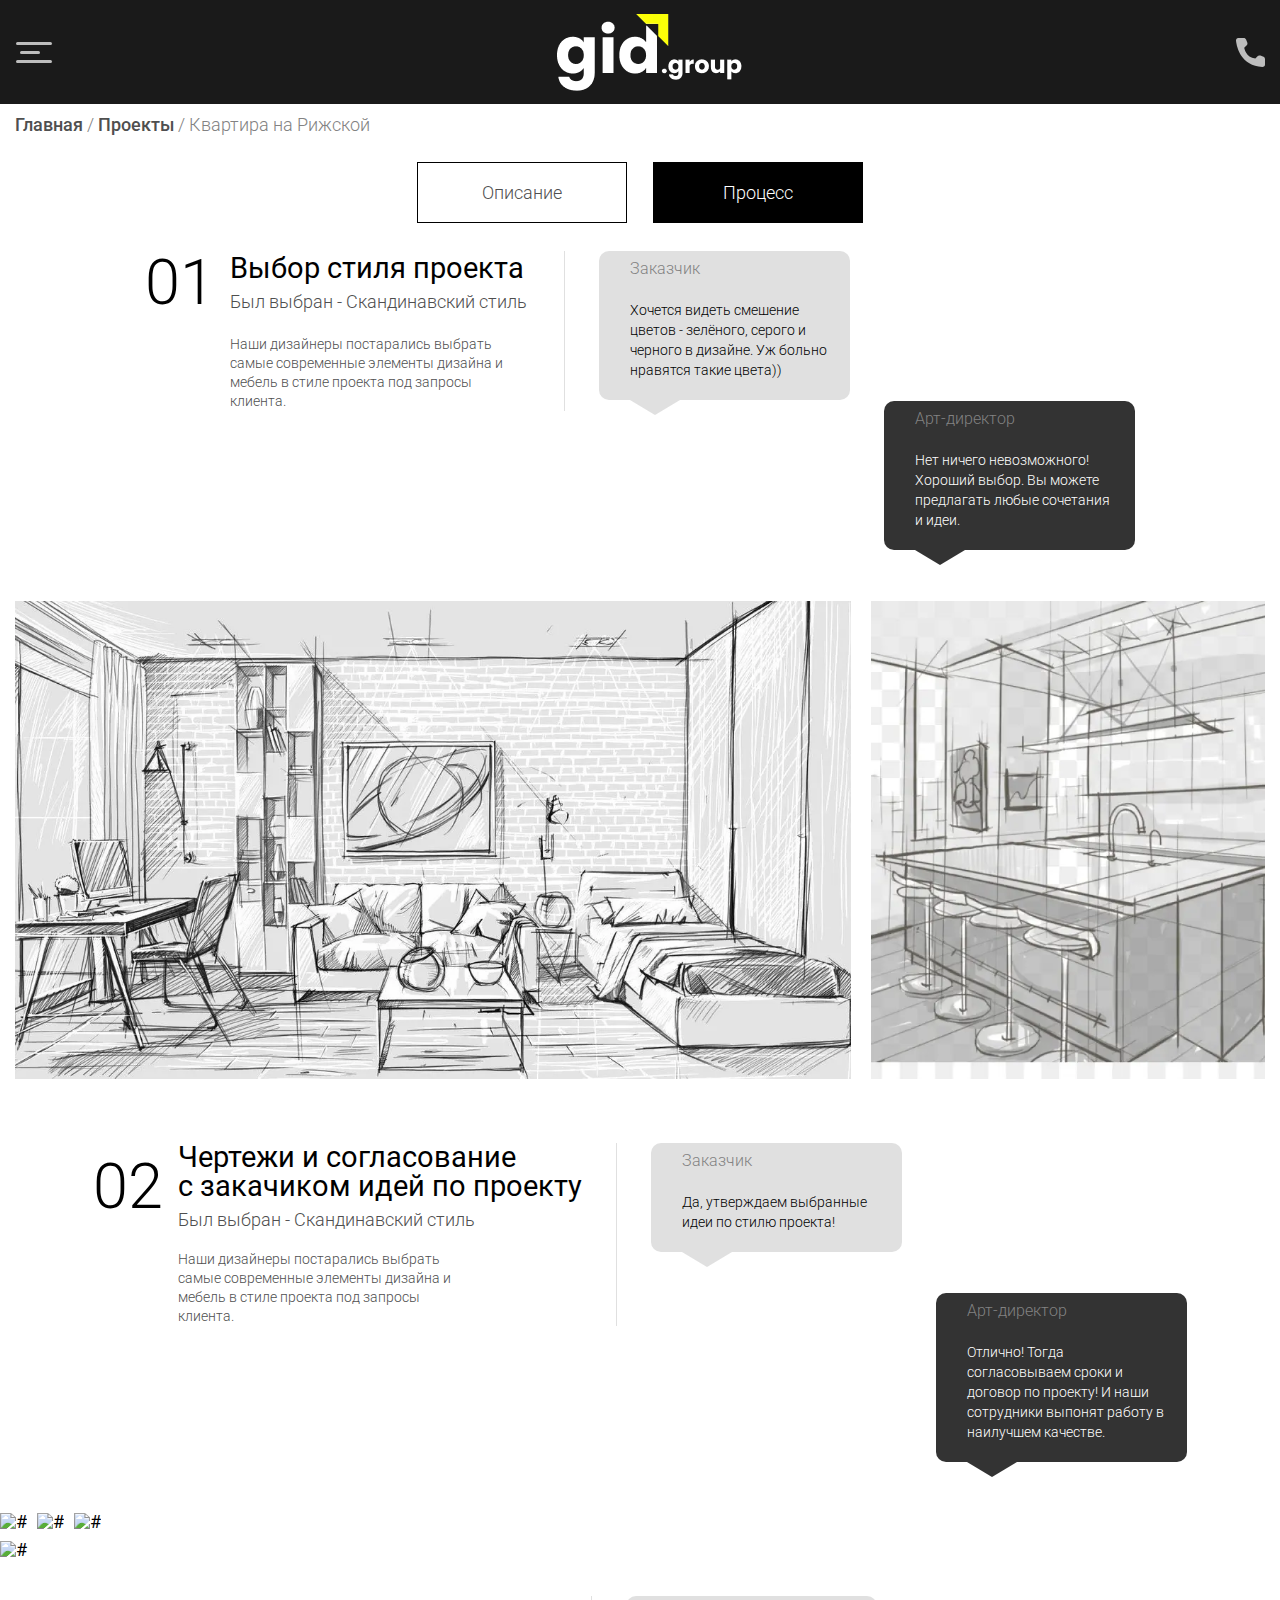
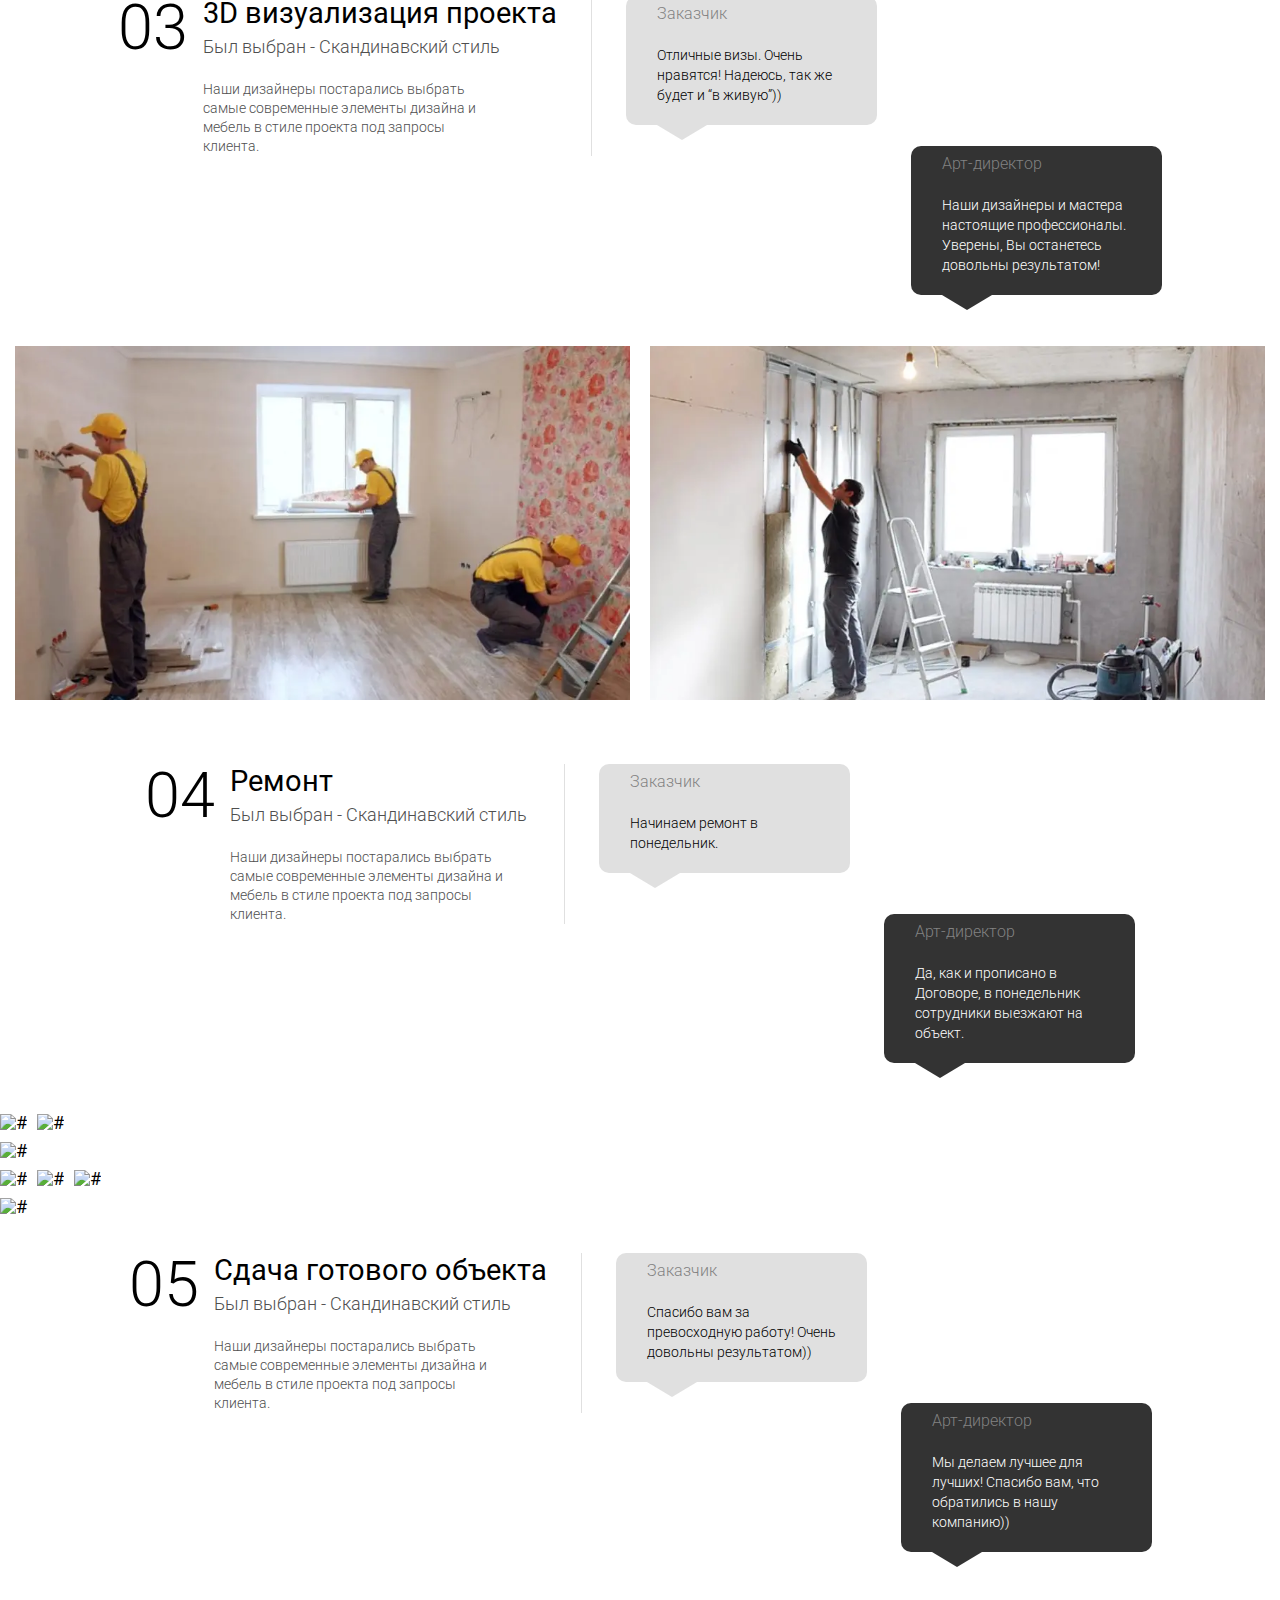
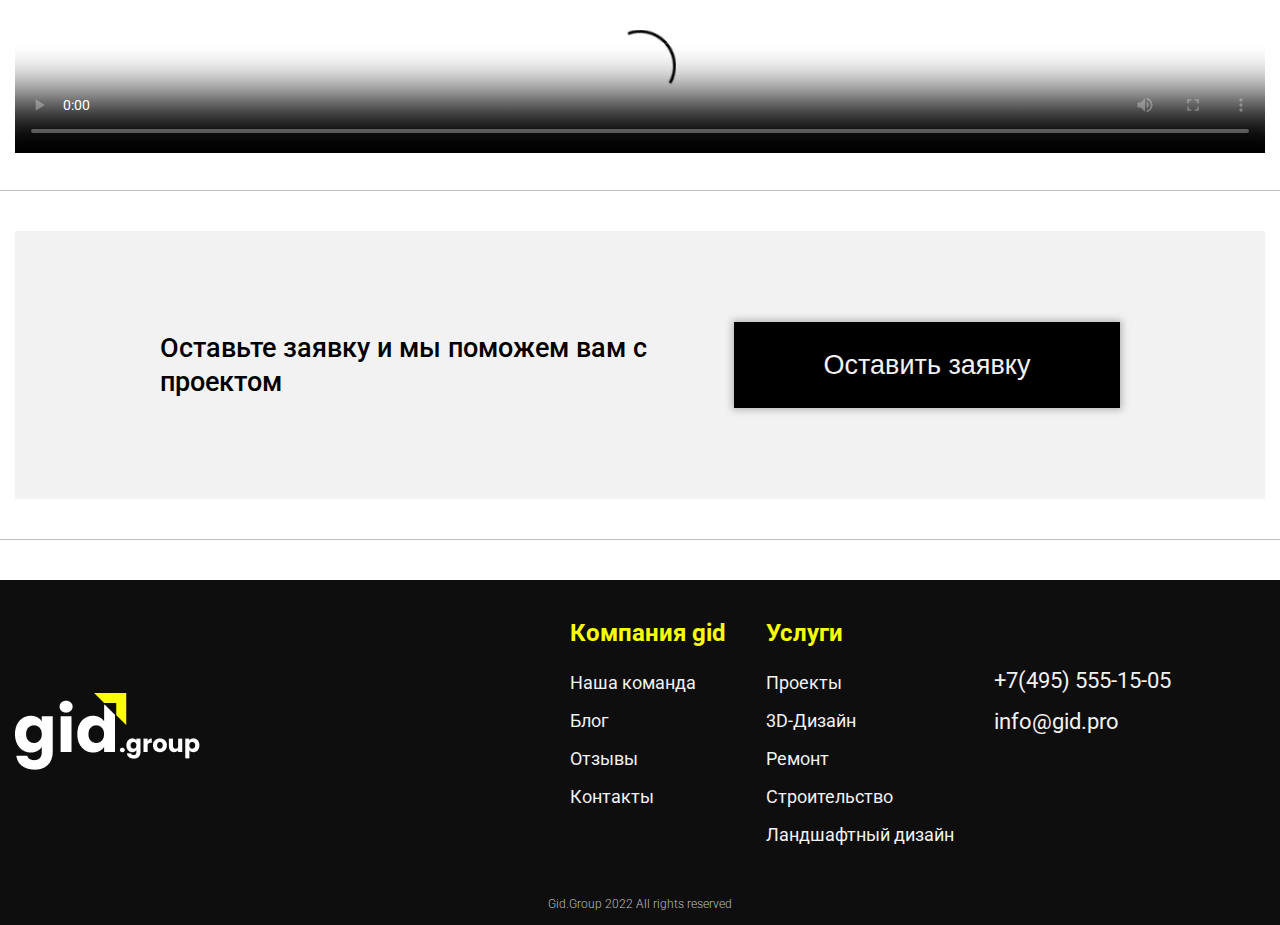
==== commit 0e91c1dc: "Update process-project.html" ====
--- a/process-project.html
+++ b/process-project.html
@@ -348,7 +348,7 @@
                                 <div class="gidgroup-message">
                                     <span class="gidgroup-message__caption">Арт-директор</span>
                                     <p class="gidgroup-message__text">
-                                       Да, как и прописано в Догороре, в понедельник сотрудники выезжают на объект.
+                                       Да, как и прописано в Договоре, в понедельник сотрудники выезжают на объект.
                                     </p>
                                     <span class="triangle-design"></span>
                                 </div>
@@ -555,4 +555,4 @@
         <script src="https://code.jquery.com/jquery-3.3.1.min.js?_v=20230106053204"></script>
         <script src="js/app.min.js?_v=20230106053204"></script>
     </body>
-</html>+</html>
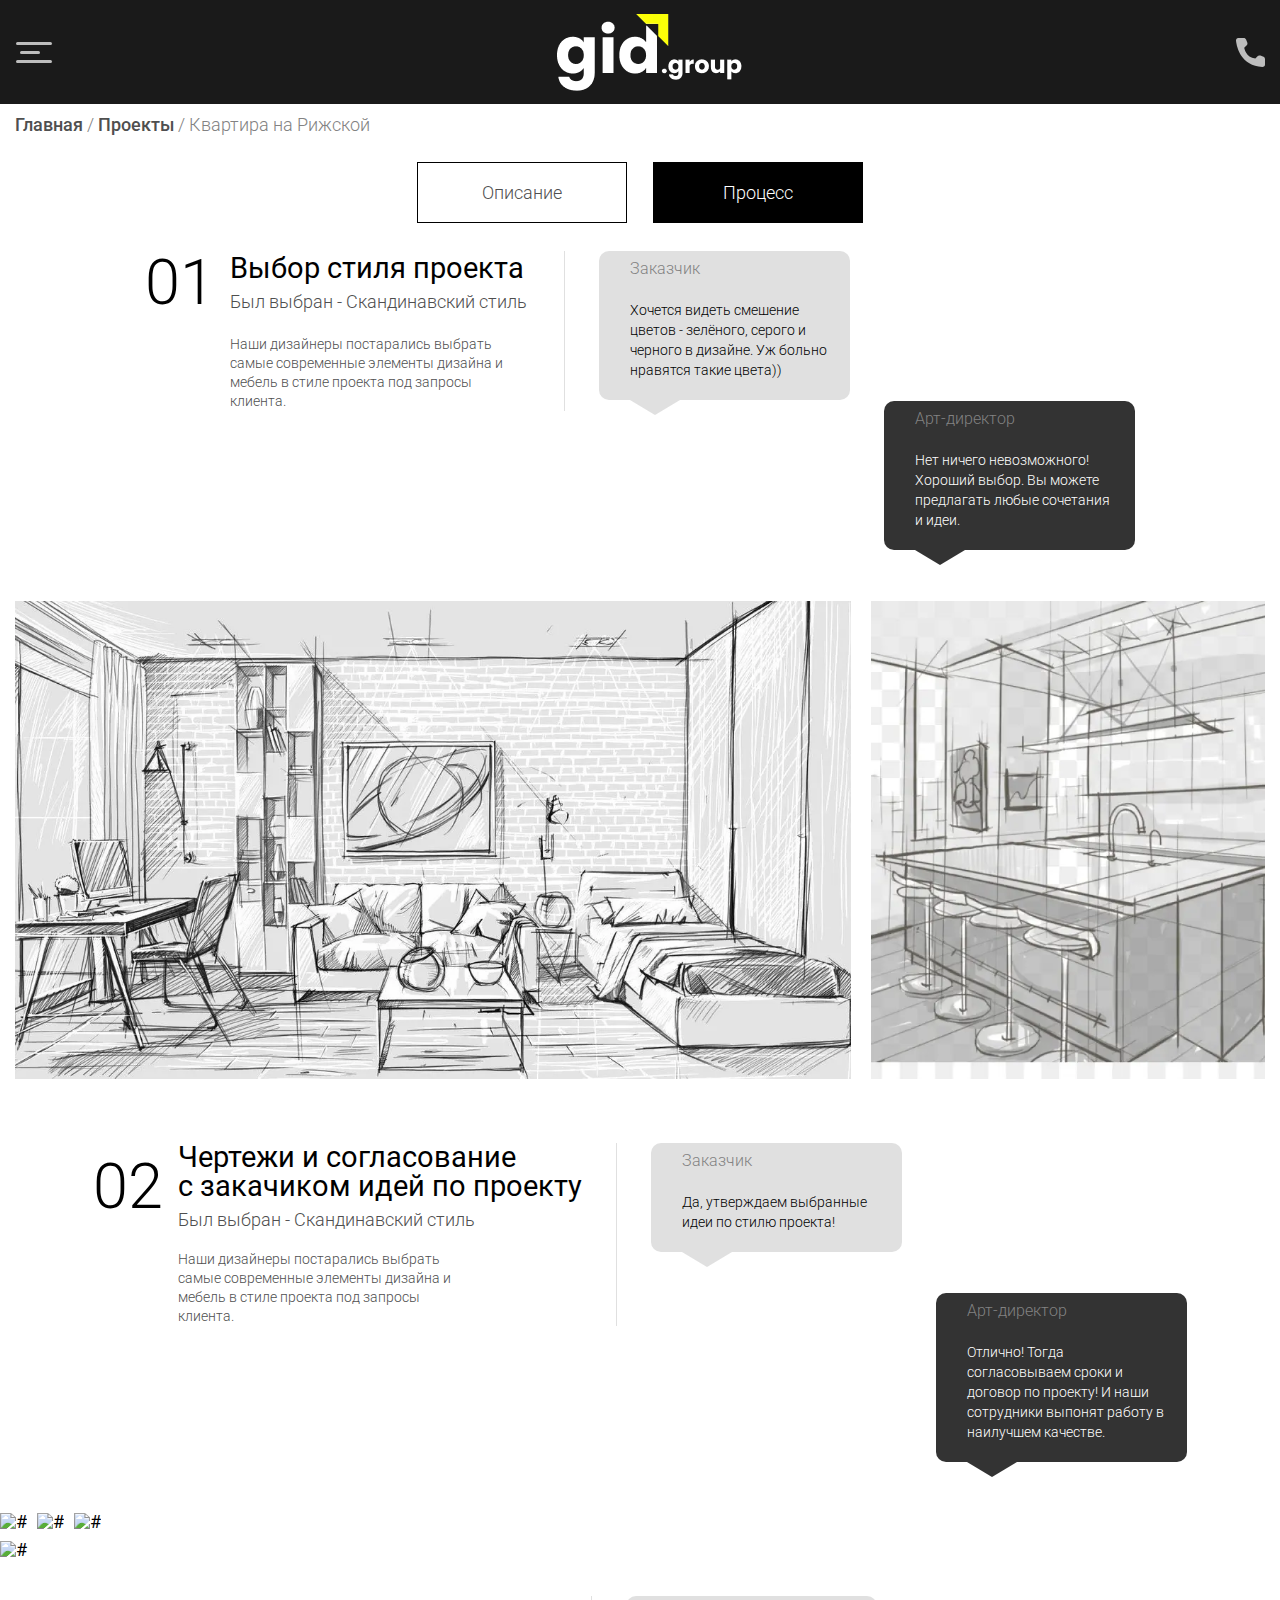
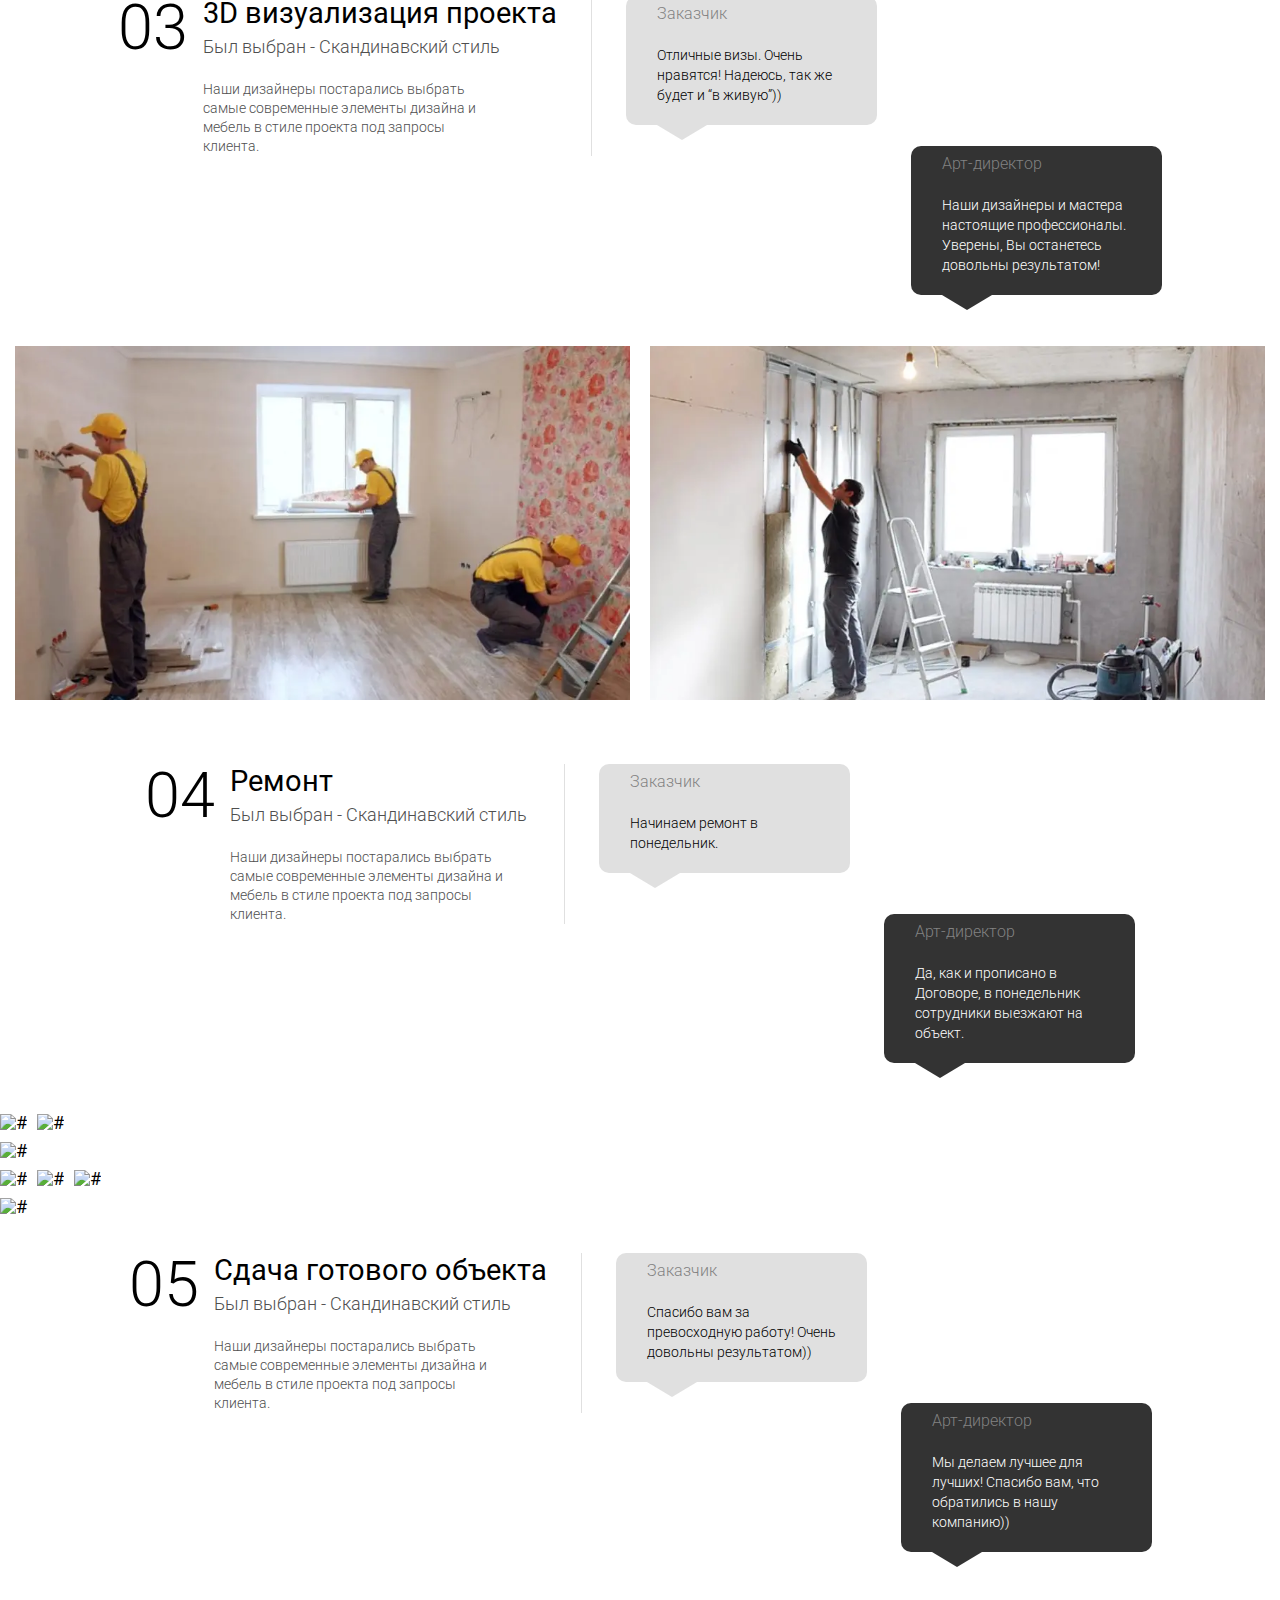
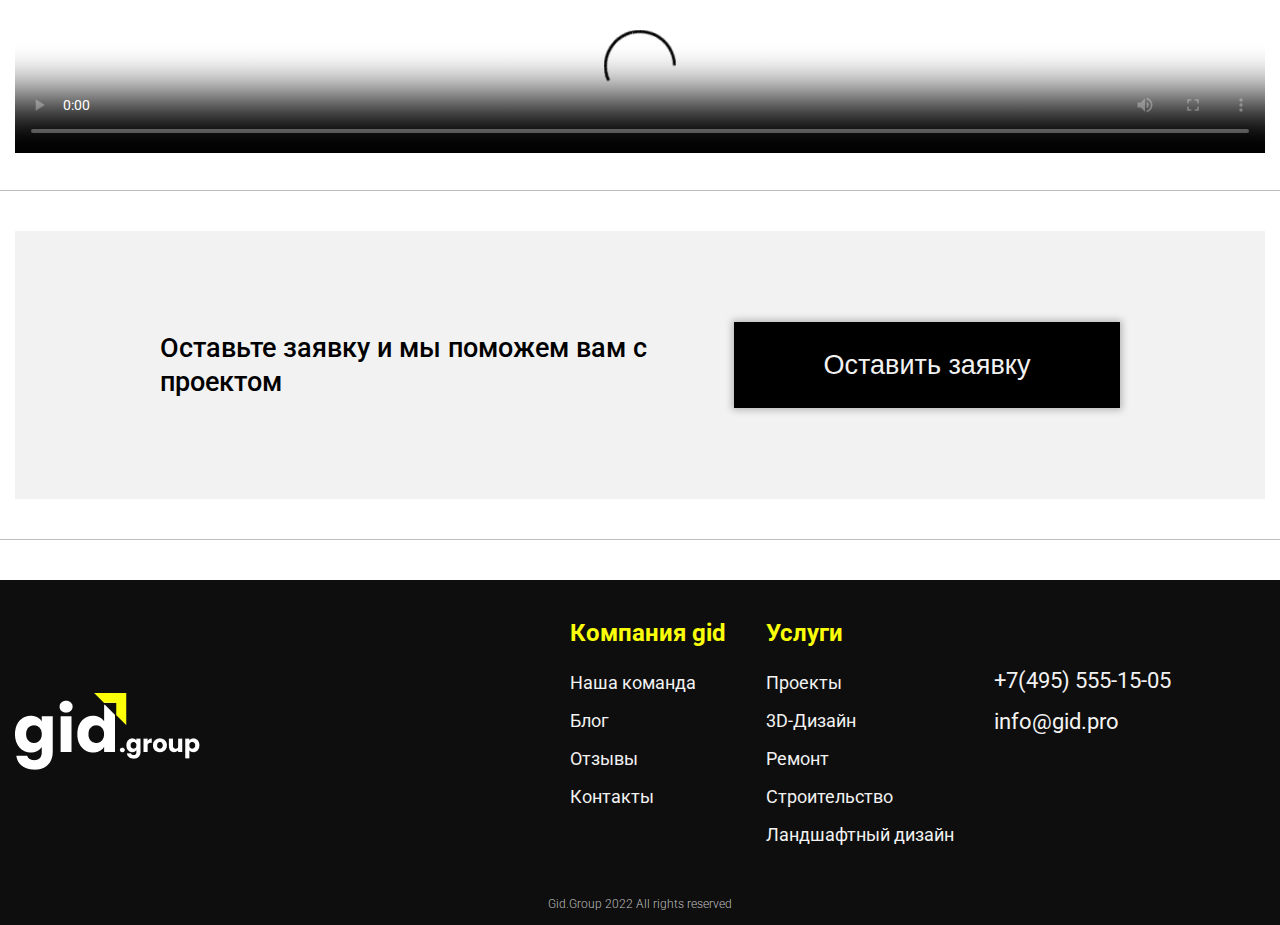
==== commit ed40add6: "upload" ====
--- a/process-project.html
+++ b/process-project.html
@@ -437,10 +437,10 @@
                 </div>
 
                 <div class="process-video">
-                            <div class="process-video__conteiner">
-                                <video class="process-play" src="files/video/process-play.mp4" controls poster="files/video/video-poster.jpg"></video>
-                            </div>
-                        </div>
+                    <div class="process-video__conteiner">
+                    <video class="process-play" src="files/video/process-play.mp4" controls poster="files/video/video-poster.jpg"></video>
+                    </div>
+                </div>
 
                 <div class="project-application">
                     <div class="project-application__conteiner">
@@ -555,4 +555,4 @@
         <script src="https://code.jquery.com/jquery-3.3.1.min.js?_v=20230106053204"></script>
         <script src="js/app.min.js?_v=20230106053204"></script>
     </body>
-</html>
+</html>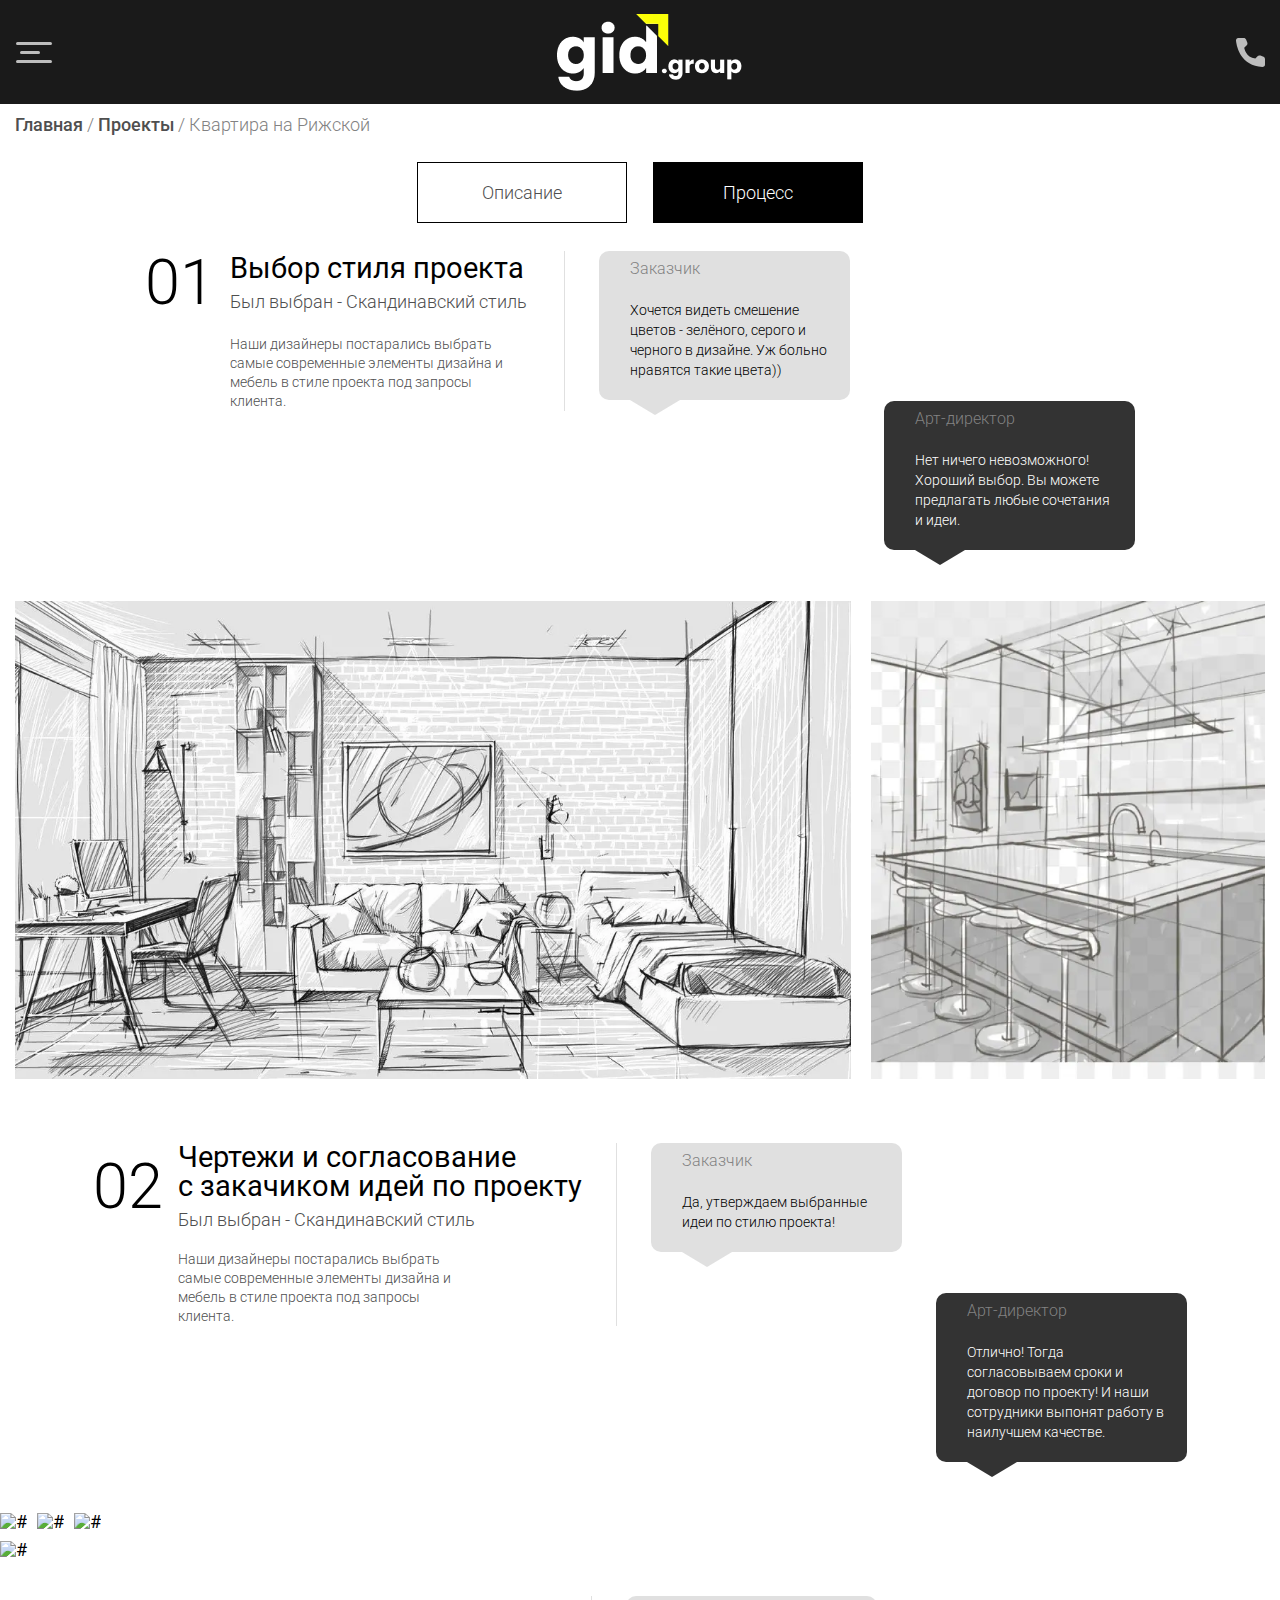
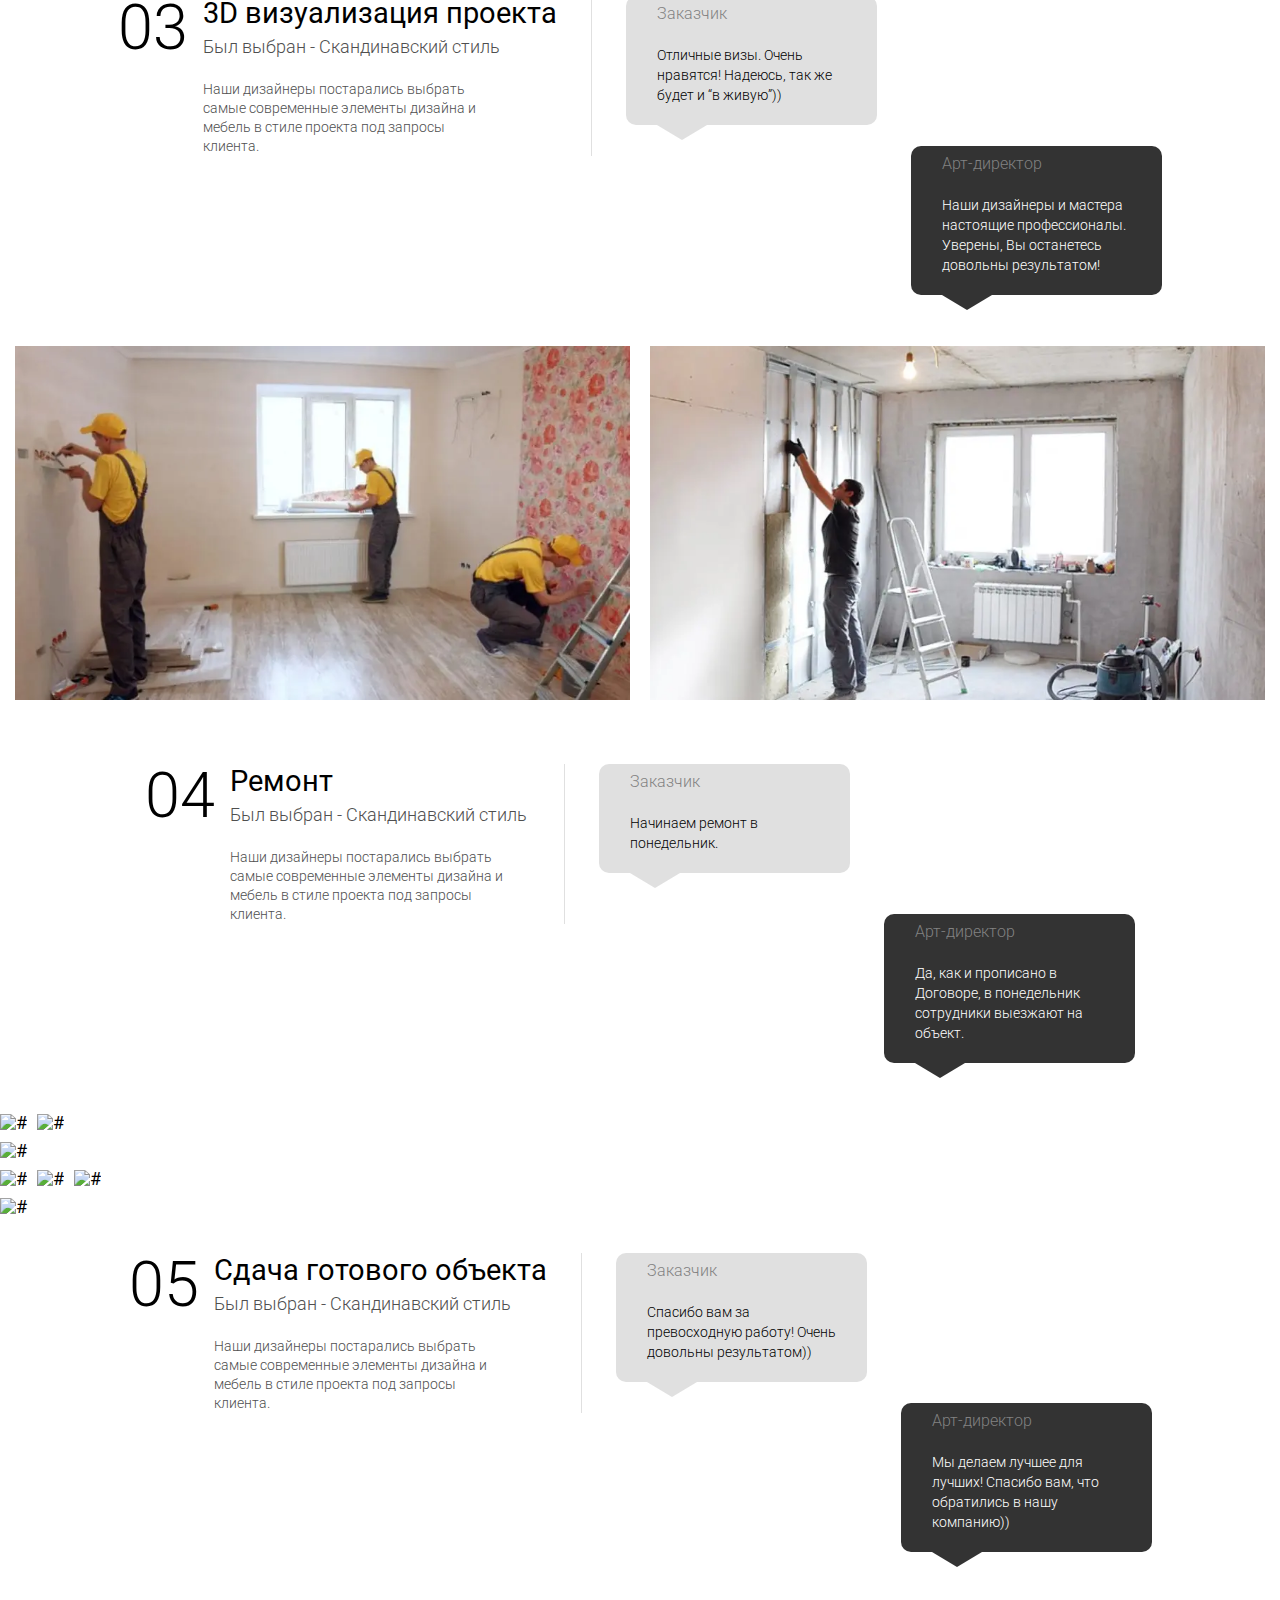
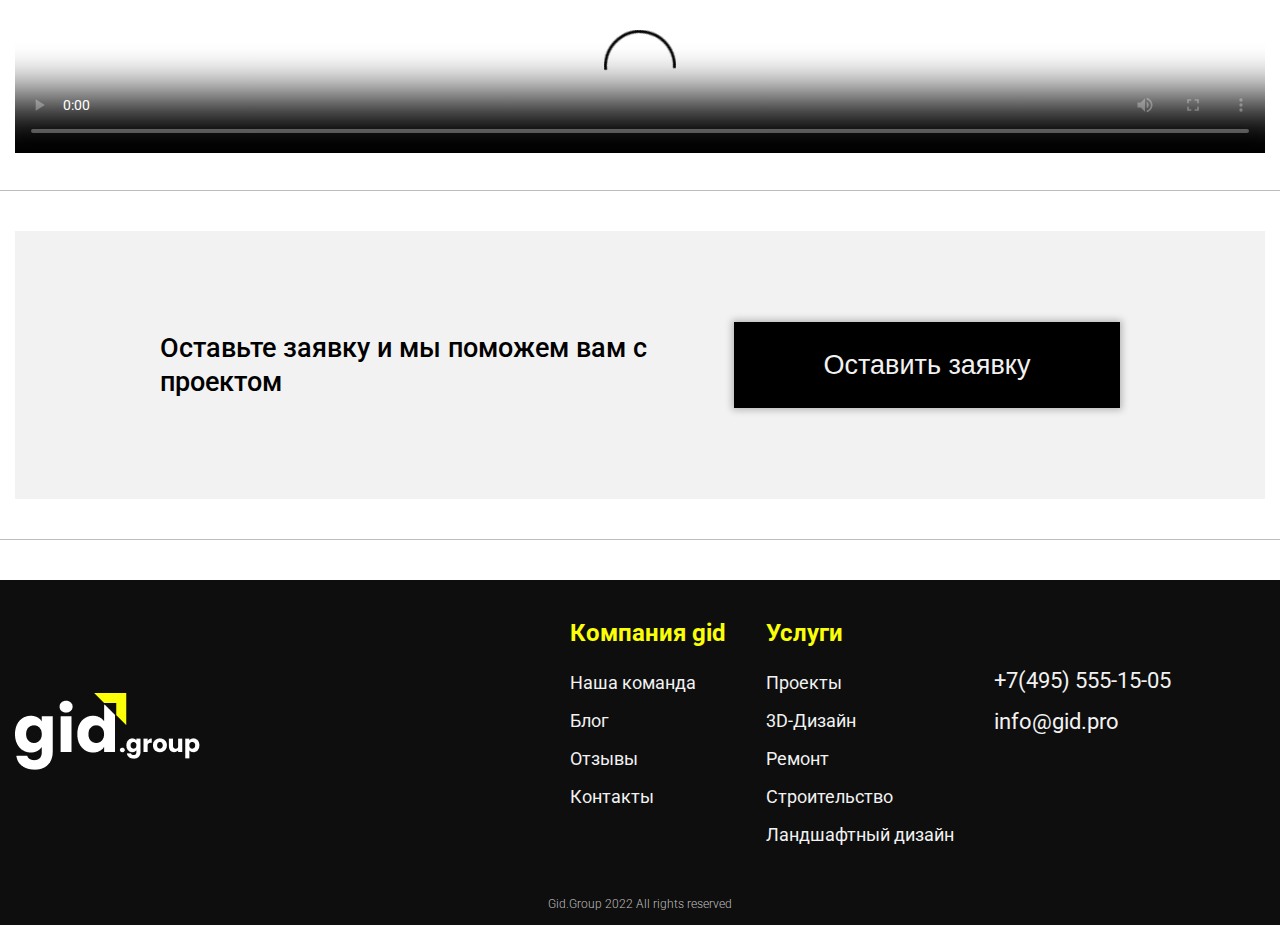
==== commit 32fd41e4: "Update process-project.html" ====
--- a/process-project.html
+++ b/process-project.html
@@ -437,10 +437,10 @@
                 </div>
 
                 <div class="process-video">
-                    <div class="process-video__conteiner">
-                    <video class="process-play" src="files/video/process-play.mp4" controls poster="files/video/video-poster.jpg"></video>
-                    </div>
-                </div>
+                            <div class="process-video__conteiner">
+                                <video class="process-play" src="files/video/process-play.mp4" controls poster="files/video/video-poster.jpg"></video>
+                            </div>
+                        </div>
 
                 <div class="project-application">
                     <div class="project-application__conteiner">
@@ -555,4 +555,4 @@
         <script src="https://code.jquery.com/jquery-3.3.1.min.js?_v=20230106053204"></script>
         <script src="js/app.min.js?_v=20230106053204"></script>
     </body>
-</html>+</html>
